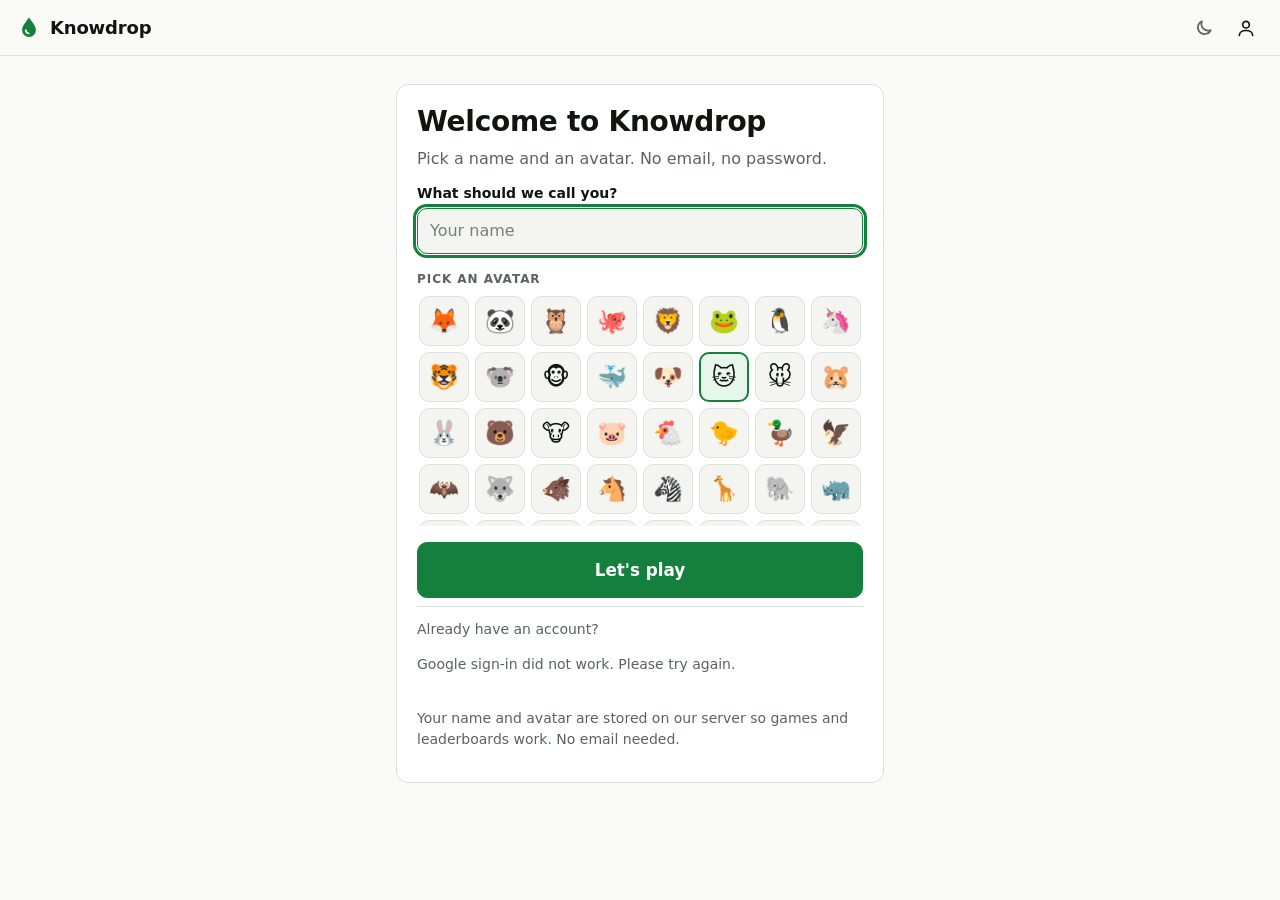
==== game/index.html @ 82e6eb15 "Web app /game: 2026-11-21 23:59" ====
<!doctype html>
<html lang="en">
  <head>
    <meta charset="UTF-8" />
    <meta name="viewport" content="width=device-width, initial-scale=1, viewport-fit=cover" />
    <meta name="color-scheme" content="dark light" />
    <meta name="description" content="Knowdrop: fresh trivia, live battles with friends, and your own quiz nights." />
    <title>Knowdrop</title>
    <link rel="icon" type="image/svg+xml" href="/game/favicon.svg" />
    <script>
      // Apply the saved theme before the first paint (no flash).
      (function () {
        try {
          var s = JSON.parse(localStorage.getItem('kd.settings') || '{}');
          var t = s.theme === 'light' || s.theme === 'dark' ? s.theme : '';
          if (t) document.documentElement.setAttribute('data-theme', t);
        } catch (e) {}
      })();
    </script>
    <script type="module" crossorigin src="/game/assets/index-Bd8R_x9M.js"></script>
    <link rel="stylesheet" crossorigin href="/game/assets/index-1bjDKfo5.css">
  </head>
  <body>
    <div id="root"></div>
  </body>
</html>
---- game/assets/index-1bjDKfo5.css ----
:root{color-scheme:dark;--bg: #0c0f0d;--surface: #121613;--surface-2: #171c18;--surface-3: #1d231f;--surface-4: #242b26;--text: #eceFEC;--text-2: #9ba59e;--outline: #5f6a63;--hairline: #262d28;--primary: #22c55e;--on-primary: #052e16;--primary-container: #10261a;--on-primary-container: #bbf7d0;--correct: #22c55e;--on-correct: #052e16;--correct-container: #10261a;--wrong: #f87171;--on-wrong: #2b0505;--wrong-container: #2a1313;--gold: #facc15;--flame: #f97316;--coin: #60a5fa;--timer-safe: #eceFEC;--timer-warn: #fbbf24;--timer-danger: #f87171;--focus: #86efac;--backdrop: rgba(0, 0, 0, .6);--init-bg-l: 24%;--init-fg-l: 82%;--r-card: 12px;--r-btn: 10px;--r-chip: 8px;--font: system-ui, -apple-system, "Segoe UI", Roboto, "Helvetica Neue", Arial, "Noto Sans", sans-serif, "Apple Color Emoji", "Segoe UI Emoji", "Noto Color Emoji";--mono: ui-monospace, SFMono-Regular, Menlo, Consolas, "Liberation Mono", monospace}@media (prefers-color-scheme: light){:root:not([data-theme]){color-scheme:light;--bg: #fafaf7;--surface: #ffffff;--surface-2: #f4f5f1;--surface-3: #eef0eb;--surface-4: #e7eae4;--text: #111512;--text-2: #5a635d;--outline: #8a938c;--hairline: #dde1db;--primary: #15803d;--on-primary: #ffffff;--primary-container: #e6f6eb;--on-primary-container: #14532d;--correct: #15803d;--on-correct: #ffffff;--correct-container: #e6f6eb;--wrong: #dc2626;--on-wrong: #ffffff;--wrong-container: #fdecec;--gold: #b45309;--flame: #ea580c;--coin: #2563eb;--timer-safe: #111512;--timer-warn: #b45309;--timer-danger: #dc2626;--focus: #15803d;--backdrop: rgba(17, 21, 18, .45);--init-bg-l: 88%;--init-fg-l: 26%}}:root[data-theme=light]{color-scheme:light;--bg: #fafaf7;--surface: #ffffff;--surface-2: #f4f5f1;--surface-3: #eef0eb;--surface-4: #e7eae4;--text: #111512;--text-2: #5a635d;--outline: #8a938c;--hairline: #dde1db;--primary: #15803d;--on-primary: #ffffff;--primary-container: #e6f6eb;--on-primary-container: #14532d;--correct: #15803d;--on-correct: #ffffff;--correct-container: #e6f6eb;--wrong: #dc2626;--on-wrong: #ffffff;--wrong-container: #fdecec;--gold: #b45309;--flame: #ea580c;--coin: #2563eb;--timer-safe: #111512;--timer-warn: #b45309;--timer-danger: #dc2626;--focus: #15803d;--backdrop: rgba(17, 21, 18, .45);--init-bg-l: 88%;--init-fg-l: 26%}:root[data-theme=dark]{color-scheme:dark}*,*:before,*:after{box-sizing:border-box}html{-webkit-text-size-adjust:100%;text-size-adjust:100%}body{margin:0;background:var(--bg);color:var(--text);font-family:var(--font);font-size:16px;line-height:1.5;font-weight:400;-webkit-font-smoothing:antialiased;min-height:100vh;min-height:100dvh}h1,h2,h3{margin:0 0 .5rem;font-weight:600;line-height:1.2;letter-spacing:-.01em}h1{font-size:1.75rem}h2{font-size:1.25rem}h3{font-size:1.05rem}p{margin:0 0 .75rem}a{color:var(--primary);text-decoration-thickness:1px;text-underline-offset:3px}strong{font-weight:600}img{max-width:100%}button,input,select,textarea{font:inherit;color:inherit}ol,ul{margin:0;padding:0;list-style:none}fieldset{margin:0;padding:0;border:0;min-width:0}legend{padding:0}:focus-visible{outline:3px solid var(--focus);outline-offset:2px;border-radius:6px}.muted{color:var(--text-2)}.small{font-size:.875rem}.center{text-align:center}.mono{font-family:var(--mono);letter-spacing:.04em}.label{font-size:.75rem;font-weight:600;letter-spacing:.08em;text-transform:uppercase;color:var(--text-2);margin:1rem 0 .4rem}.empty{padding:1.25rem 0;text-align:center}.skip-link{position:absolute;left:8px;top:-60px;background:var(--surface);border:1px solid var(--outline);border-radius:var(--r-btn);padding:8px 12px;z-index:100}.skip-link:focus{top:8px}.header{position:sticky;top:0;z-index:20;display:flex;align-items:center;justify-content:space-between;gap:12px;height:56px;padding:0 max(16px,env(safe-area-inset-left));background:color-mix(in srgb,var(--bg) 92%,transparent);backdrop-filter:blur(8px);border-bottom:1px solid var(--hairline)}.brand{display:inline-flex;align-items:center;gap:8px;color:var(--text);font-weight:600;font-size:1.125rem;text-decoration:none;letter-spacing:-.01em}.header-actions{display:flex;align-items:center;gap:4px}.header-profile{display:inline-flex;align-items:center;gap:8px;height:44px;padding:0 8px;border-radius:var(--r-btn);color:var(--text);text-decoration:none}.header-profile:hover{background:var(--surface-3)}.header-name{max-width:120px;overflow:hidden;text-overflow:ellipsis;white-space:nowrap;font-size:.9rem}@media (max-width: 420px){.header-name{display:none}}.main{outline:none}.main-full{min-height:100vh}.page{max-width:760px;margin:0 auto;padding:20px 16px 64px}.page-wide{max-width:1080px}.page-narrow{max-width:520px}.page-title{margin-bottom:1rem}.back-link{display:inline-flex;align-items:center;gap:4px;margin:0 0 12px -4px;padding:6px 8px;border-radius:var(--r-btn);color:var(--text-2);text-decoration:none;font-size:.9rem}.back-link:hover{background:var(--surface-3);color:var(--text)}.section-head{display:flex;align-items:center;justify-content:space-between;gap:12px;margin-bottom:4px}.section-head h2,.section-head h3{margin:0}.summary-row{display:flex;align-items:center;justify-content:space-between;gap:12px}.summary-text{margin:0;font-weight:600}.card{background:var(--surface);border:1px solid var(--hairline);border-radius:var(--r-card);padding:20px;margin-bottom:16px}.card>h1:first-child,.card>h2:first-child{margin-top:0}.guest{margin-top:8px}.picture-card{position:relative;display:block;width:100%;aspect-ratio:16 / 10;padding:0;overflow:hidden;border:1px solid var(--hairline);border-radius:var(--r-card);background:var(--surface-3);color:#fff;text-align:left;text-decoration:none;cursor:pointer;isolation:isolate}.picture-card-tall{aspect-ratio:16 / 9}.picture-card-img{position:absolute;inset:0;width:100%;height:100%;object-fit:cover;transition:transform .4s ease}.picture-card:hover .picture-card-img{transform:scale(1.03)}.picture-card-scrim{position:absolute;inset:0;background:linear-gradient(to top,#000000c7,#00000059 45%,#0000 75%)}.picture-card-text{position:absolute;left:0;right:0;bottom:0;display:flex;flex-direction:column;gap:2px;padding:16px}.picture-card-title{font-size:1.25rem;font-weight:600;letter-spacing:-.01em}.picture-card-body{font-size:.9rem;opacity:.92;max-width:34ch}.notice{display:flex;align-items:center;justify-content:space-between;gap:12px;padding:12px 14px;margin:0 0 12px;border:1px solid var(--hairline);border-radius:var(--r-btn);background:var(--surface-2)}.notice-error{border-color:var(--wrong);background:var(--wrong-container)}.notice-warn{border-color:var(--timer-warn)}.spinner-wrap{display:flex;align-items:center;justify-content:center;gap:12px;padding:32px 0}.spinner{width:22px;height:22px;border:3px solid var(--hairline);border-top-color:var(--primary);border-radius:50%;animation:spin .8s linear infinite}.spinner-sm{width:14px;height:14px;border-width:2px}@keyframes spin{to{transform:rotate(360deg)}}.badge{display:inline-block;margin-left:6px;padding:1px 8px;border:1px solid var(--hairline);border-radius:var(--r-chip);font-size:.72rem;font-weight:600;letter-spacing:.02em;color:var(--text-2);vertical-align:middle;white-space:nowrap}.badge-host{color:var(--primary);border-color:var(--primary)}.badge-team{color:var(--coin);border-color:var(--coin)}.badge-gold{color:var(--gold);border-color:var(--gold)}.avatar{display:inline-flex;align-items:center;justify-content:center;flex:none;border-radius:50%;background:var(--surface-3);border:1px solid var(--hairline);line-height:1}.avatar-initials{background:hsl(var(--hue) 38% var(--init-bg-l));color:hsl(var(--hue) 60% var(--init-fg-l));border-color:transparent;font-weight:600;letter-spacing:.02em}.avatar-grid{display:grid;grid-template-columns:repeat(auto-fill,minmax(46px,1fr));gap:6px;margin-bottom:16px;max-height:232px;overflow-y:auto;padding:2px}.avatar-choice{aspect-ratio:1;font-size:1.5rem;line-height:1;background:var(--surface-2);border:1px solid var(--hairline);border-radius:var(--r-btn);cursor:pointer}.avatar-choice:hover{border-color:var(--outline)}.avatar-choice-on{border:2px solid var(--primary);background:var(--primary-container)}.toasts{position:fixed;left:50%;bottom:max(16px,env(safe-area-inset-bottom));transform:translate(-50%);z-index:90;display:flex;flex-direction:column;gap:8px;width:min(92vw,440px);pointer-events:none}.toast{pointer-events:auto;display:flex;align-items:center;justify-content:space-between;gap:12px;padding:12px 14px;background:var(--surface-4);border:1px solid var(--outline);border-radius:var(--r-btn);animation:toast-in .22s ease both}.toast-error{border-color:var(--wrong)}.toast-success{border-color:var(--primary)}.toast-close{background:none;border:0;font-size:1.25rem;line-height:1;color:var(--text-2);cursor:pointer;padding:0 4px}@keyframes toast-in{0%{opacity:0;transform:translateY(8px)}}.consent{position:fixed;left:50%;bottom:12px;transform:translate(-50%);width:min(94vw,640px);z-index:80;background:var(--surface);border:1px solid var(--outline);border-radius:var(--r-card);padding:14px 16px;display:flex;align-items:center;gap:16px}.consent p{margin:0;font-size:.9rem}.consent-actions{display:flex;gap:8px;flex:none}@media (max-width: 560px){.consent{flex-direction:column;align-items:stretch}.consent-actions .btn{flex:1}}.ad-slot{margin:24px 0 0;min-height:90px;text-align:center}.ad-label{display:block;font-size:.7rem;letter-spacing:.08em;text-transform:uppercase;color:var(--text-2);margin-bottom:4px}@media (prefers-reduced-motion: reduce){*,*:before,*:after{animation-duration:.01ms!important;animation-iteration-count:1!important;transition-duration:.01ms!important;scroll-behavior:auto!important}}.btn{display:inline-flex;align-items:center;justify-content:center;gap:8px;min-height:44px;padding:0 18px;border:1px solid var(--hairline);border-radius:var(--r-btn);background:var(--surface);color:var(--text);font-weight:600;font-size:.95rem;line-height:1.2;text-decoration:none;cursor:pointer;transition:background .12s ease,border-color .12s ease}.btn:hover:not(:disabled){background:var(--surface-3);border-color:var(--outline)}.btn:disabled{opacity:.5;cursor:not-allowed}.btn-primary{background:var(--primary);border-color:var(--primary);color:var(--on-primary)}.btn-primary:hover:not(:disabled){background:var(--primary);border-color:var(--primary);filter:brightness(1.08)}.btn-ghost{background:transparent;border-color:transparent;color:var(--text-2)}.btn-ghost:hover:not(:disabled){background:var(--surface-3);border-color:transparent;color:var(--text)}.btn-danger{color:var(--wrong);border-color:var(--wrong);background:transparent}.btn-danger:hover:not(:disabled){background:var(--wrong-container);border-color:var(--wrong)}.btn-sm{min-height:36px;padding:0 12px;font-size:.875rem}.btn-lg{min-height:56px;font-size:1.05rem;padding:0 24px}.btn-block{display:flex;width:100%;margin-top:12px}.icon-btn{display:inline-flex;align-items:center;justify-content:center;width:40px;height:40px;padding:0;border:0;border-radius:var(--r-btn);background:transparent;color:var(--text-2);font-size:1.4rem;line-height:1;cursor:pointer}.icon-btn:hover:not(:disabled){background:var(--surface-3);color:var(--text)}.icon-btn:disabled{opacity:.35;cursor:not-allowed}.link-btn{background:none;border:0;padding:0;color:var(--primary);text-decoration:underline;cursor:pointer}.field{display:block;margin-bottom:14px}.field-head{display:flex;justify-content:space-between;align-items:baseline;margin-bottom:4px}.field-head label,span.field-head{font-size:.875rem;font-weight:600}.field-counter{font-size:.75rem;color:var(--text-2)}.field-msg{margin:4px 0 0;font-size:.8125rem;color:var(--text-2)}.field-msg-error{color:var(--wrong)}.input{display:block;width:100%;min-height:46px;padding:10px 12px;border:1px solid var(--outline);border-radius:var(--r-btn);background:var(--surface-2);color:var(--text)}.input::placeholder{color:var(--text-2);opacity:.8}.input:hover{border-color:var(--text-2)}.input:focus-visible{outline:3px solid var(--focus);outline-offset:1px;border-color:var(--primary)}.field-error .input{border-color:var(--wrong)}.textarea{resize:vertical;line-height:1.4;min-height:80px}.input-code{text-transform:uppercase;letter-spacing:.35em;font-size:1.75rem;font-weight:600;text-align:center;font-family:var(--mono)}select.input{appearance:auto}.check-inline{display:inline-flex;align-items:center;gap:8px;font-size:.875rem}.check-inline input{width:18px;height:18px;accent-color:var(--primary)}.segmented{display:flex;flex-wrap:wrap;gap:8px}.segmented-stacked{flex-direction:column}.segment{display:flex;flex-direction:column;align-items:flex-start;justify-content:center;gap:2px;flex:1 1 auto;min-height:44px;padding:8px 14px;border:1px solid var(--hairline);border-radius:var(--r-btn);background:var(--surface);text-align:left;cursor:pointer}.segment:hover:not(:disabled){border-color:var(--outline)}.segment-on,.segment-on:hover:not(:disabled){border:2px solid var(--primary);padding:7px 13px;background:var(--primary-container)}.segment-label{font-weight:600;display:inline-flex;align-items:center;gap:6px}.segment-desc{font-size:.8125rem;color:var(--text-2)}.seg-row{display:flex;gap:8px;margin-bottom:16px}.seg-row .segment{flex-direction:row;align-items:center;justify-content:center;flex:1}.chip-row{display:flex;flex-wrap:wrap;gap:8px}.chip{min-height:36px;padding:0 12px;border:1px solid var(--hairline);border-radius:var(--r-chip);background:var(--surface);cursor:pointer;font-size:.9rem}.chip:hover:not(:disabled){border-color:var(--outline)}.chip-on{border-color:var(--primary);background:var(--primary-container);color:var(--on-primary-container);font-weight:600}.switch-row{display:flex;align-items:center;justify-content:space-between;gap:16px;padding:10px 0;border-top:1px solid var(--hairline)}.switch-text{display:flex;flex-direction:column}.switch-text label{font-weight:600}.switch{position:relative;flex:none;width:48px;height:28px;border:1px solid var(--outline);border-radius:14px;background:var(--surface-3);cursor:pointer;padding:0}.switch-knob{position:absolute;top:3px;left:3px;width:20px;height:20px;border-radius:50%;background:var(--text-2);transition:transform .16s ease,background .16s ease}.switch-on{background:var(--primary);border-color:var(--primary)}.switch-on .switch-knob{transform:translate(20px);background:var(--on-primary)}.radio{width:20px;height:20px;flex:none;accent-color:var(--primary);cursor:pointer}.modal-backdrop{position:fixed;inset:0;z-index:60;display:flex;align-items:center;justify-content:center;padding:16px;background:var(--backdrop)}.modal{display:flex;flex-direction:column;width:min(100%,480px);max-height:min(90vh,900px);background:var(--surface);border:1px solid var(--outline);border-radius:var(--r-card);outline:none}.modal-wide{width:min(100%,760px)}.modal-head{display:flex;align-items:center;justify-content:space-between;padding:14px 16px 6px 20px}.modal-head h2{margin:0}.modal-body{padding:8px 20px 16px;overflow-y:auto}.modal-foot{display:flex;justify-content:flex-end;gap:8px;padding:12px 20px;border-top:1px solid var(--hairline)}@media (max-width: 560px){.modal-backdrop{align-items:flex-end;padding:0}.modal{width:100%;max-height:92vh;border-radius:var(--r-card) var(--r-card) 0 0}}.cred-row{margin-bottom:12px}.cred-value{display:flex;align-items:center;gap:8px}.cred-code{flex:1;min-width:0;padding:10px 12px;background:var(--surface-2);border:1px solid var(--hairline);border-radius:var(--r-btn);overflow-wrap:anywhere;font-size:1rem}.home-head{margin-bottom:20px}.home-head h1{font-size:2rem;margin-bottom:4px}.home-grid{display:grid;grid-template-columns:repeat(2,1fr);gap:16px}@media (max-width: 640px){.home-grid{grid-template-columns:1fr}.picture-card{aspect-ratio:16 / 9}}.home-links{margin-top:28px;text-align:center}.google-button{min-height:44px;margin:8px 0 12px}.guest-google{margin-top:8px;padding-top:12px;border-top:1px solid var(--hairline)}.open-games{margin-top:28px}.open-list{display:flex;flex-direction:column;gap:0}.open-row{display:flex;align-items:center;justify-content:space-between;gap:12px;padding:14px 16px;margin-bottom:8px}.host-layout{display:grid;grid-template-columns:minmax(0,1fr);gap:16px}.host-side{position:sticky;bottom:0;padding:12px 0 8px;background:linear-gradient(to top,var(--bg) 70%,transparent);z-index:5}.host-side .btn-block{margin-top:0}.pin-row{display:flex;align-items:flex-end;gap:12px;margin-top:12px}.pin-row .field{flex:1;margin-bottom:0}.pin-row .btn{margin-bottom:2px}.topic-grid{display:grid;grid-template-columns:repeat(auto-fill,minmax(104px,1fr));gap:10px}.topic{position:relative;display:flex;flex-direction:column;align-items:stretch;padding:0;overflow:hidden;border:1px solid var(--hairline);border-radius:var(--r-card);background:var(--surface-2);cursor:pointer;text-align:center}.topic:hover{border-color:var(--outline)}.topic img{width:100%;aspect-ratio:4 / 3;object-fit:cover;display:block;background:var(--surface-3)}.topic-emoji{display:flex;align-items:center;justify-content:center;aspect-ratio:4 / 3;font-size:2rem;background:var(--surface-3)}.topic-label{padding:6px 6px 8px;font-size:.8125rem;font-weight:600;line-height:1.2}.topic-on{border:2px solid var(--primary)}.topic-on .topic-label{background:var(--primary-container);color:var(--on-primary-container);padding:5px 5px 7px}.subs-list{margin-top:8px}.profile-head{display:flex;align-items:center;gap:16px;margin-bottom:16px}.profile-name{font-size:1.25rem}.stats{display:grid;grid-template-columns:repeat(auto-fill,minmax(130px,1fr));gap:12px;margin:0}.stats div{padding:12px;border:1px solid var(--hairline);border-radius:var(--r-btn)}.stats dt{font-size:.75rem;color:var(--text-2)}.stats dd{margin:2px 0 0;font-size:1.4rem;font-weight:600;font-variant-numeric:tabular-nums}.admin-bar{display:flex;justify-content:flex-end;gap:8px;margin-bottom:12px}.admin-cols{display:grid;grid-template-columns:minmax(0,1fr);gap:20px}@media (min-width: 900px){.admin-cols{grid-template-columns:minmax(0,1fr) 340px;align-items:start}}.set-list{display:flex;flex-direction:column}.admin-cols h2{margin-top:24px}.set-card{display:flex;flex-wrap:wrap;align-items:center;justify-content:space-between;gap:12px;padding:16px;margin-bottom:10px}.set-main{flex:1 1 260px;min-width:0}.set-title{font-weight:600;font-size:1.1rem;color:var(--text);text-decoration:none}.set-title:hover{text-decoration:underline}.set-desc{margin:2px 0}.set-actions{display:flex;flex-wrap:wrap;gap:6px}.admin-set-head{display:flex;flex-wrap:wrap;align-items:flex-start;justify-content:space-between;gap:12px;margin-bottom:12px}.admin-set-head .page-title{margin-bottom:0}.admin-set-actions{display:flex;gap:8px;flex-wrap:wrap}.room-bar{display:flex;align-items:center;justify-content:space-between;gap:8px;margin-bottom:12px}.lobby-top{display:grid;grid-template-columns:1fr auto;gap:16px;align-items:stretch}.code-card{text-align:center;margin-bottom:16px}.code-card .label{margin-top:0}.code-big{font-family:var(--mono);font-size:clamp(2.75rem,12vw,4.25rem);font-weight:600;letter-spacing:.22em;padding-left:.22em;line-height:1.1;margin:4px 0}.pin-badge{display:inline-block;margin:0 0 8px;padding:2px 12px;border:1px solid var(--coin);border-radius:var(--r-chip);color:var(--coin);font-weight:600}.code-actions{display:flex;justify-content:center;flex-wrap:wrap;gap:8px}.qr-card{display:flex;align-items:center;justify-content:center;padding:12px;background:#fff;border-color:var(--hairline)}.qr{display:block;border-radius:6px}@media (max-width: 560px){.lobby-top{grid-template-columns:1fr}.qr-card{justify-self:center}}.player-list{display:flex;flex-direction:column}.player-row{display:flex;align-items:center;gap:12px;min-height:52px;border-top:1px solid var(--hairline)}.player-row:first-child{border-top:0}.player-row-offline{opacity:.55}.player-name{flex:1;min-width:0;font-weight:600;overflow-wrap:anywhere}.ready-mark{display:inline-flex;align-items:center;gap:4px;color:var(--primary);font-size:.875rem;font-weight:600}.lobby-actions{margin:4px 0 0}.lobby-actions .btn-block{margin-top:0}.countdown{text-align:center;padding:72px 0}.countdown-number{font-size:clamp(6rem,30vw,12rem);font-weight:600;line-height:1;font-variant-numeric:tabular-nums;animation:pop 1s ease both}@keyframes pop{0%{transform:scale(1.25);opacity:0}25%{transform:scale(1);opacity:1}to{opacity:.85}}.play{max-width:720px;margin:0 auto}.play-head{display:flex;align-items:center;justify-content:space-between;gap:8px;margin-bottom:10px;min-height:40px}.play-round{display:flex;align-items:center;flex-wrap:wrap;gap:4px}.timer{height:6px;margin-bottom:18px;border-radius:3px;background:var(--surface-3);overflow:hidden}.timer-fill{height:100%;width:100%;transform-origin:left center;transition:transform .11s linear,background-color .3s ease}.timer-safe{background:var(--timer-safe)}.timer-warn{background:var(--timer-warn)}.timer-danger{background:var(--timer-danger)}.timer-paused{opacity:.4}.qv-picture{margin:0 0 16px;display:flex;justify-content:center;background:var(--surface-3);border:1px solid var(--hairline);border-radius:var(--r-card);overflow:hidden}.qv-picture img{display:block;width:100%;max-height:300px;object-fit:contain;transition:filter .2s linear}.qv-text{margin:0 0 18px;font-size:1.4rem;line-height:1.3;font-weight:600;letter-spacing:-.2px;overflow-wrap:anywhere}.qv-answers{display:grid;grid-template-columns:1fr;gap:10px}.answer{position:relative;display:flex;align-items:center;gap:14px;width:100%;min-height:60px;padding:10px 14px;border:1.5px solid var(--hairline);border-radius:var(--r-btn);background:var(--surface);text-align:left;font-size:1.0625rem;font-weight:500;cursor:pointer;transition:border-color .12s ease,background .12s ease,opacity .2s ease}.answer:disabled{cursor:default}.answer:hover:not(:disabled){border-color:var(--outline);background:var(--surface-2)}.answer:active:not(:disabled){background:var(--surface-3)}.answer-letter{display:inline-flex;align-items:center;justify-content:center;flex:none;width:32px;height:32px;border:1.5px solid var(--outline);border-radius:var(--r-chip);font-weight:600;font-size:.9rem;color:var(--text-2)}.answer-text{flex:1;min-width:0;overflow-wrap:anywhere}.answer-mark{flex:none}.answer-picked{border-color:var(--primary);background:var(--primary-container)}.answer-picked .answer-letter{border-color:var(--primary);color:var(--primary)}.answer-correct{border:2px solid var(--correct);background:var(--correct-container)}.answer-correct .answer-letter{background:var(--correct);border-color:var(--correct);color:var(--on-correct)}.answer-correct .answer-mark{color:var(--correct)}.answer-wrong{border:2px solid var(--wrong);background:var(--wrong-container)}.answer-wrong .answer-letter{background:var(--wrong);border-color:var(--wrong);color:var(--on-wrong)}.answer-wrong .answer-mark{color:var(--wrong)}.answer-dim{opacity:.5}.answer-idle:disabled,.answer-picked:disabled{opacity:1}.play-status{min-height:56px;margin:14px 0 6px}.result-line{padding:12px 14px;border:1px solid var(--hairline);border-left-width:4px;border-radius:var(--r-btn);background:var(--surface)}.result-right{border-left-color:var(--correct)}.result-wrong{border-left-color:var(--wrong)}.result-points{color:var(--correct);font-variant-numeric:tabular-nums}.fun-fact{margin:6px 0 0;font-size:.9375rem;color:var(--text-2)}.fun-fact .label{display:inline;margin:0 6px 0 0}.board{position:relative;margin:8px 0 12px;border:1px solid var(--hairline);border-radius:var(--r-card);background:var(--surface);overflow:hidden}.board-row{position:relative;display:flex;align-items:center;gap:10px;min-height:52px;padding:8px 14px;background:var(--surface);border-top:1px solid var(--hairline)}.board-row:first-child{border-top:0}.board-row-me{background:var(--primary-container)}.board-row-out{opacity:.55}.board-row-offline .board-name{opacity:.6}.board-rank{width:20px;text-align:center;color:var(--text-2);font-weight:600;font-variant-numeric:tabular-nums}.board-name{flex:1;min-width:0;font-weight:600;overflow:hidden;text-overflow:ellipsis;white-space:nowrap}.board-mark{display:inline-flex;color:var(--primary)}.board-mark .crown-mark{color:var(--gold)}.board-gain{color:var(--correct);font-weight:600;font-size:.875rem;font-variant-numeric:tabular-nums;animation:gain .7s ease both}@keyframes gain{0%{opacity:0;transform:translateY(6px)}}.board-score{min-width:64px;text-align:right;font-weight:600;font-size:1.1rem;font-variant-numeric:tabular-nums}.reaction-bar{display:flex;flex-wrap:wrap;justify-content:center;gap:6px;margin:6px 0}.reaction-btn{width:44px;height:44px;font-size:1.4rem;line-height:1;border:1px solid var(--hairline);border-radius:var(--r-btn);background:var(--surface);cursor:pointer}.reaction-btn:hover{background:var(--surface-3);border-color:var(--outline)}.reaction-btn:active{transform:scale(.92)}.reaction-float{position:fixed;left:0;right:0;bottom:0;height:60vh;pointer-events:none;z-index:30;overflow:hidden}.reaction-bubble{position:absolute;bottom:0;display:inline-flex;flex-direction:column;align-items:center;animation:float-up 3.1s ease-out both}.reaction-emoji{font-size:2.4rem;line-height:1}.reaction-name{margin-top:2px;padding:0 8px;font-size:.75rem;font-weight:600;background:var(--surface-4);border:1px solid var(--hairline);border-radius:var(--r-chip);max-width:120px;overflow:hidden;text-overflow:ellipsis;white-space:nowrap}@keyframes float-up{0%{transform:translateY(0) scale(.7);opacity:0}12%{opacity:1;transform:translateY(-30px) scale(1)}to{transform:translateY(-48vh) scale(1);opacity:0}}.pause-panel{display:flex;flex-direction:column;align-items:center;text-align:center;gap:4px;padding:48px 16px;margin-bottom:16px;border:1px solid var(--hairline);border-radius:var(--r-card);background:var(--surface)}.pause-panel h2{margin-bottom:4px}.pause-panel .btn{margin-top:12px}.pause-count{font-size:2.5rem}.pause-panel-large{border:0;background:transparent}.pause-panel-large h2{font-size:clamp(2rem,5vw,4rem)}.pause-panel-large p{font-size:clamp(1.1rem,2vw,1.75rem)}.podium-title{text-align:center;font-size:clamp(1.6rem,5vw,2.2rem);margin-bottom:18px}.podium-list{display:flex;flex-direction:column;gap:10px}.podium-row{display:flex;align-items:center;gap:12px;padding:12px 16px;border:1px solid var(--hairline);border-radius:var(--r-card);background:var(--surface);animation:rise .7s cubic-bezier(.2,.8,.2,1) both}.podium-row-first{border:2px solid var(--gold);background:var(--surface-2)}.podium-row-me{background:var(--primary-container)}.podium-medal{width:32px;text-align:center;font-size:1.6rem;font-weight:600;line-height:1}.podium-name{flex:1;min-width:0;display:flex;flex-direction:column;font-weight:600;font-size:1.05rem;overflow-wrap:anywhere}.podium-who{display:flex;align-items:center;flex-wrap:wrap;gap:4px 6px}.podium-who .badge{margin-left:0}.podium-meta{display:inline-flex;align-items:center;gap:4px;font-size:.8125rem;font-weight:400;color:var(--text-2)}.podium-score{font-size:1.5rem;font-weight:600;font-variant-numeric:tabular-nums}.podium-teams{margin-top:24px}@keyframes rise{0%{opacity:0;transform:translateY(28px)}}.podium-actions{margin-top:20px}.podium-actions .btn-block{margin-top:0;margin-bottom:10px}.solo-result{max-width:520px;margin:0 auto;text-align:center}.solo-score{font-size:4rem;font-weight:600;line-height:1.1;font-variant-numeric:tabular-nums}.solo-result .btn-block{margin-bottom:8px}.editor-bar{display:flex;flex-wrap:wrap;align-items:center;justify-content:space-between;gap:10px;padding:10px 14px;margin-bottom:12px;border:1px solid var(--hairline);border-radius:var(--r-card);background:var(--surface);position:sticky;top:60px;z-index:10}.editor-bar-actions{display:flex;flex-wrap:wrap;gap:6px}.status{display:inline-flex;align-items:center;gap:8px;font-size:.9rem;font-weight:600;color:var(--text-2)}.status-saved{color:var(--primary)}.status-error,.status-invalid{color:var(--wrong)}.meta-details{margin-bottom:12px;border:1px solid var(--hairline);border-radius:var(--r-card);background:var(--surface);padding:0 14px}.meta-details summary{min-height:44px;display:flex;align-items:center;cursor:pointer;font-weight:600}.meta-grid{padding-bottom:8px}.editor-cols{display:grid;grid-template-columns:minmax(0,1fr);gap:16px;align-items:start}@media (min-width: 960px){.editor-cols{grid-template-columns:minmax(300px,380px) minmax(0,1fr)}.qlist{position:sticky;top:130px}.qrows{max-height:calc(100vh - 330px);overflow-y:auto}}.qlist{padding:12px;border:1px solid var(--hairline);border-radius:var(--r-card);background:var(--surface)}.qlist-drop{border-color:var(--primary);background:var(--primary-container)}.qlist-tools{display:flex;flex-direction:column;gap:8px;margin-bottom:10px}.qlist-buttons{display:flex;flex-wrap:wrap;gap:6px}.search{position:relative;display:flex;align-items:center}.search svg{position:absolute;left:12px;color:var(--text-2);pointer-events:none}.search .input{padding-left:36px}.qlist-hint{margin:10px 0 0}.qrows{display:flex;flex-direction:column;gap:4px}.qrow{display:flex;align-items:center;border:1px solid var(--hairline);border-radius:var(--r-btn);background:var(--surface)}.qrow-on{border:2px solid var(--primary);background:var(--primary-container)}.qrow-over{border-top:3px solid var(--primary)}.qrow-handle{display:flex;padding-left:6px;color:var(--text-2);cursor:grab}.qrow-main{flex:1;min-width:0;display:flex;align-items:center;gap:8px;min-height:44px;padding:4px 6px;border:0;background:none;text-align:left;cursor:pointer}.qrow-num{flex:none;min-width:24px;color:var(--text-2);font-size:.8125rem;font-variant-numeric:tabular-nums}.qrow-thumb{flex:none;width:36px;height:28px;object-fit:cover;border-radius:4px;border:1px solid var(--hairline)}.qrow-title{flex:1;min-width:0;overflow:hidden;text-overflow:ellipsis;white-space:nowrap;font-size:.9375rem}.qrow-meta{flex:none;padding:0 6px;border:1px solid var(--hairline);border-radius:6px;color:var(--text-2);font-size:.75rem}.qrow-alert{flex:none;color:var(--wrong)}.qrow-actions{display:flex;flex:none}.qrow-actions .icon-btn{width:32px;height:36px}@media (max-width: 520px){.qrow-actions .icon-btn:nth-child(-n+2){display:none}}.editor-panel{padding:20px;border:1px solid var(--hairline);border-radius:var(--r-card);background:var(--surface);min-height:200px}.picture-field{margin-bottom:14px}.dropzone{display:flex;flex-direction:column;align-items:center;gap:6px;padding:22px 14px;border:2px dashed var(--outline);border-radius:var(--r-card);background:var(--surface-2);color:var(--text-2);text-align:center}.dropzone p{margin:0}.dropzone-on{border-color:var(--primary);background:var(--primary-container)}.picture-preview{display:flex;flex-direction:column;align-items:flex-start;gap:8px}.picture-preview img{max-height:220px;border-radius:var(--r-card);border:1px solid var(--hairline);background:var(--surface-3)}.picture-actions{display:flex;gap:6px}.answers-fieldset{margin-bottom:14px}.answer-edit{display:flex;flex-wrap:wrap;align-items:center;gap:10px;margin-bottom:8px}.answer-edit .input{flex:1;min-width:120px}.answer-edit-error .input{border-color:var(--wrong)}.answer-edit-msg{flex-basis:100%;margin:-2px 0 0 62px}.answers-foot{display:flex;align-items:center;flex-wrap:wrap;gap:12px}.preview{margin-top:8px;padding-top:12px;border-top:1px solid var(--hairline)}.preview-frame{padding:16px;border:1px dashed var(--outline);border-radius:var(--r-card);background:var(--bg);max-width:520px}.preview-frame .qv-text{font-size:1.15rem}.preview-frame .answer{min-height:48px}.import-text{font-family:var(--mono);font-size:.85rem;min-height:160px}.import-row{display:flex;align-items:center;flex-wrap:wrap;gap:16px;margin:10px 0}.skipped{margin-top:12px;padding:10px 12px;border:1px solid var(--hairline);border-radius:var(--r-btn);background:var(--surface-2);max-height:200px;overflow-y:auto;font-size:.875rem}.skipped h3{font-size:.9rem}.skipped ul{list-style:disc;padding-left:18px}.screen{position:fixed;inset:0;z-index:40;display:flex;flex-direction:column;background:var(--bg);color:var(--text);overflow:hidden}.screen-banner{padding:8px 16px;text-align:center;background:var(--timer-warn);color:#1a1100;font-weight:600}.screen-stage{flex:1;min-height:0;display:flex;flex-direction:column;justify-content:center;padding:clamp(16px,3vw,56px);overflow-y:auto}.screen-controls{display:flex;flex-wrap:wrap;justify-content:center;gap:8px;padding:10px 16px calc(10px + env(safe-area-inset-bottom));border-top:1px solid var(--hairline);background:var(--bg);opacity:.55;transition:opacity .2s ease}.screen-controls:hover,.screen-controls:focus-within{opacity:1}.screen-lobby{display:grid;grid-template-columns:minmax(0,1.3fr) auto minmax(0,1fr);gap:clamp(20px,4vw,64px);align-items:center;width:100%;max-width:1800px;margin:0 auto}.screen-kicker{margin:0;font-size:clamp(1.2rem,2.4vw,2.4rem);font-weight:600;color:var(--text-2)}.screen-label{margin:4px 0 12px;font-size:clamp(1rem,1.8vw,1.8rem);color:var(--text-2)}.screen-label strong{color:var(--text)}.screen-code{display:flex;gap:clamp(6px,1vw,16px)}.screen-code span{display:inline-flex;align-items:center;justify-content:center;min-width:1.05ch;padding:.05em .18em;font-family:var(--mono);font-size:clamp(3.5rem,11vw,11rem);font-weight:600;line-height:1.1;border:2px solid var(--hairline);border-radius:var(--r-card);background:var(--surface);animation:rise .6s cubic-bezier(.2,.8,.2,1) both}.screen-code span:nth-child(2){animation-delay:80ms}.screen-code span:nth-child(3){animation-delay:.16s}.screen-code span:nth-child(4){animation-delay:.24s}.screen-pin{margin:12px 0 0;font-size:clamp(1.4rem,3vw,3rem);font-weight:600;color:var(--coin)}.screen-sub{margin:14px 0 0;font-size:clamp(1rem,1.8vw,1.8rem);color:var(--text-2)}.screen-qr{text-align:center;background:#fff;border-radius:var(--r-card);padding:16px 16px 8px;color:#0b0f0d}.screen-qr svg{width:clamp(180px,22vw,380px);height:auto}.screen-qr p{margin:4px 0 8px;font-weight:600;font-size:clamp(1rem,1.6vw,1.5rem)}.screen-players h2{font-size:clamp(1.2rem,2.2vw,2.2rem);color:var(--text-2);margin-bottom:12px}.screen-players ul{display:flex;flex-wrap:wrap;gap:10px}.screen-players li{display:inline-flex;align-items:center;gap:10px;padding:8px 18px 8px 8px;border:1px solid var(--hairline);border-radius:999px;background:var(--surface);font-size:clamp(1.1rem,2vw,2rem);font-weight:600;animation:pop-in .5s cubic-bezier(.2,.8,.2,1) both}.screen-players li.offline{opacity:.5}@keyframes pop-in{0%{opacity:0;transform:scale(.85)}}@media (max-width: 1000px){.screen-lobby{grid-template-columns:1fr;justify-items:center;text-align:center}.screen-code,.screen-players ul{justify-content:center}}.screen-countdown{text-align:center}.screen-countdown p{font-size:clamp(1.5rem,4vw,4rem);color:var(--text-2)}.screen-countdown div{font-size:clamp(10rem,40vw,36rem);font-weight:600;line-height:1;font-variant-numeric:tabular-nums;animation:pop 1s ease both}.screen-question{width:100%;max-width:1800px;margin:0 auto}.screen-qhead{display:flex;align-items:center;justify-content:space-between;gap:16px;margin-bottom:clamp(8px,1.5vw,24px);font-size:clamp(1.1rem,2vw,2rem)}.screen-qhead .badge{font-size:clamp(.8rem,1.2vw,1.2rem);padding:2px 12px}.screen-answered{color:var(--text-2);font-weight:600}.screen-qbody{display:grid;grid-template-columns:minmax(0,1fr);gap:clamp(16px,2.5vw,40px);align-items:start}.screen-question-result .screen-qbody{grid-template-columns:minmax(0,1.5fr) minmax(300px,1fr)}@media (max-width: 1000px){.screen-question-result .screen-qbody{grid-template-columns:minmax(0,1fr)}}.ring{position:relative;flex:none}.ring-track{fill:none;stroke:var(--surface-3);stroke-width:9}.ring-fill{fill:none;stroke-width:9;stroke-linecap:round;transition:stroke-dashoffset .11s linear}.timer-stroke-safe{stroke:var(--timer-safe)}.timer-stroke-warn{stroke:var(--timer-warn)}.timer-stroke-danger{stroke:var(--timer-danger)}.ring-number{position:absolute;inset:0;display:flex;align-items:center;justify-content:center;font-size:2.2rem;font-weight:600;font-variant-numeric:tabular-nums}.qv-large .qv-picture img{max-height:min(38vh,520px)}.qv-large .qv-text{font-size:clamp(1.6rem,3.4vw,3.6rem);line-height:1.2;margin-bottom:clamp(14px,2vw,32px)}.qv-large .qv-answers-grid,.qv-large .qv-answers{grid-template-columns:repeat(2,minmax(0,1fr));gap:clamp(10px,1.5vw,24px)}.qv-large .qv-answers-2{grid-template-columns:1fr 1fr}.qv-large .answer{min-height:clamp(64px,9vh,130px);padding:12px clamp(14px,2vw,32px);font-size:clamp(1.1rem,2.2vw,2.4rem);gap:clamp(12px,1.6vw,28px);border-width:2px}.qv-large .answer-letter{width:clamp(36px,3.6vw,64px);height:clamp(36px,3.6vw,64px);font-size:clamp(1rem,1.8vw,2rem);border-radius:10px}.qv-large .answer:disabled{opacity:1}.qv-large .answer-dim{opacity:.4}.screen-counter{display:flex;align-items:center;gap:16px;margin-top:clamp(14px,2vw,28px);font-size:clamp(1rem,1.8vw,1.8rem);font-weight:600;color:var(--text-2)}.screen-counter-bar{flex:1;height:10px;border-radius:5px;background:var(--surface-3);overflow:hidden}.screen-counter-bar div{height:100%;background:var(--primary);transition:width .4s ease}.screen-fact{margin-top:18px;font-size:clamp(1rem,1.8vw,1.8rem);color:var(--text-2)}.screen-board .board{margin:0}.board-large .board-row{min-height:clamp(56px,8vh,96px);padding:8px 18px;gap:14px}.board-large .board-name{font-size:clamp(1.1rem,2vw,2.1rem)}.board-large .board-score{font-size:clamp(1.2rem,2.2vw,2.4rem);min-width:100px}.board-large .board-rank{font-size:clamp(1rem,1.8vw,2rem);width:36px}.board-large .board-gain{font-size:clamp(.9rem,1.4vw,1.5rem)}.podium-large{width:100%;max-width:1200px;margin:0 auto}.podium-large .podium-title{font-size:clamp(2.2rem,6vw,6rem);margin-bottom:clamp(16px,3vw,48px)}.podium-large .podium-row{padding:clamp(10px,1.6vw,24px) clamp(16px,2vw,32px);gap:clamp(12px,2vw,32px)}.podium-large .podium-medal{font-size:clamp(2rem,4vw,4.5rem);width:clamp(48px,5vw,90px)}.podium-large .podium-name{font-size:clamp(1.3rem,2.8vw,3rem)}.podium-large .podium-meta{font-size:clamp(.9rem,1.4vw,1.5rem)}.podium-large .podium-score{font-size:clamp(1.6rem,3.4vw,4rem)}.podium-large .podium-row-first{border-width:3px}
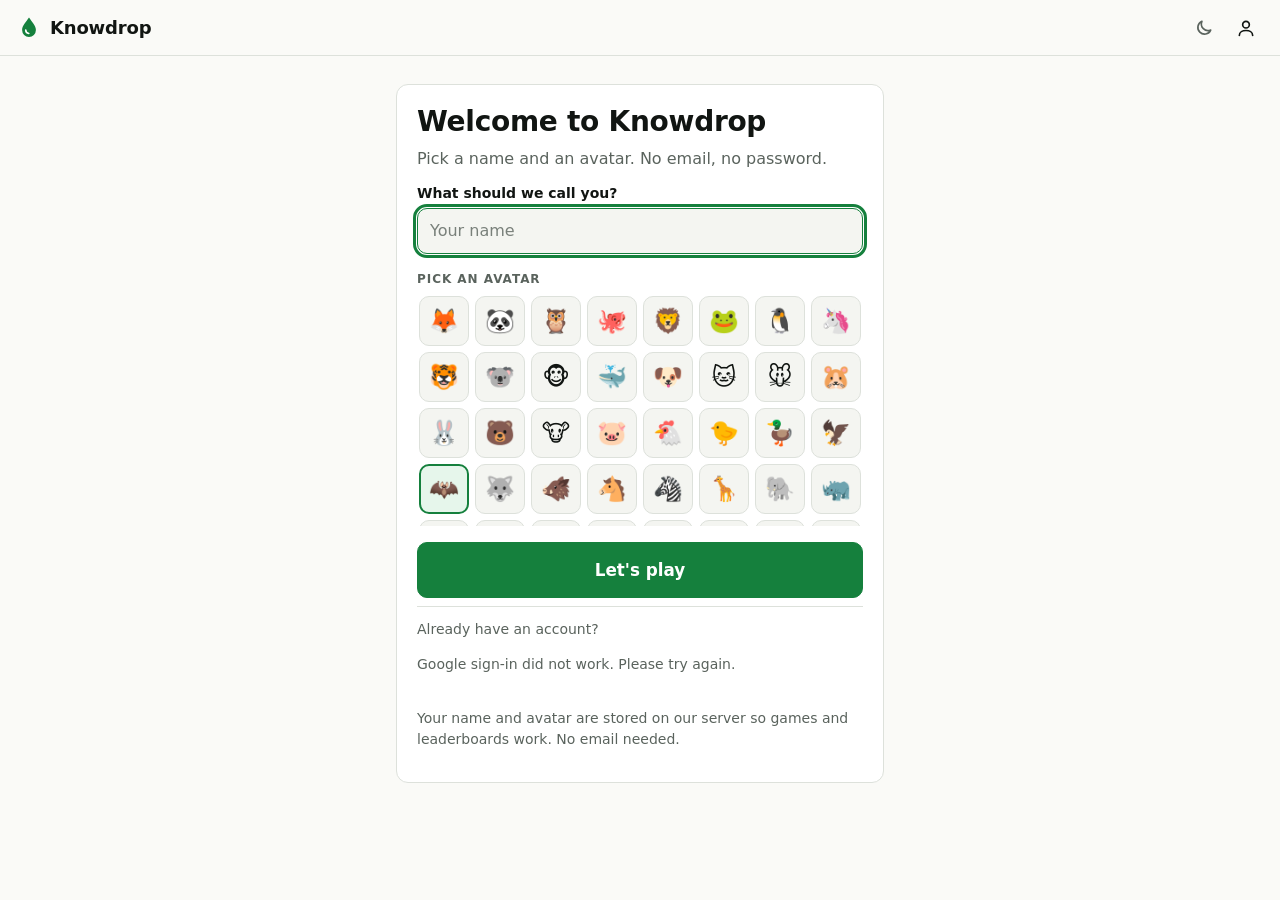
==== commit c88cafd9: "Web app /game: 2026-11-22 00:14" ====
--- a/game/index.html
+++ b/game/index.html
@@ -17,8 +17,8 @@
         } catch (e) {}
       })();
     </script>
-    <script type="module" crossorigin src="/game/assets/index-Bd8R_x9M.js"></script>
-    <link rel="stylesheet" crossorigin href="/game/assets/index-1bjDKfo5.css">
+    <script type="module" crossorigin src="/game/assets/index-Csh6TflZ.js"></script>
+    <link rel="stylesheet" crossorigin href="/game/assets/index-DOdnH4Bq.css">
   </head>
   <body>
     <div id="root"></div>
--- a/game/assets/index-DOdnH4Bq.css
+++ b/game/assets/index-DOdnH4Bq.css
@@ -0,0 +1 @@
+:root{color-scheme:dark;--bg: #0c0f0d;--surface: #121613;--surface-2: #171c18;--surface-3: #1d231f;--surface-4: #242b26;--text: #eceFEC;--text-2: #9ba59e;--outline: #5f6a63;--hairline: #262d28;--primary: #22c55e;--on-primary: #052e16;--primary-container: #10261a;--on-primary-container: #bbf7d0;--correct: #22c55e;--on-correct: #052e16;--correct-container: #10261a;--wrong: #f87171;--on-wrong: #2b0505;--wrong-container: #2a1313;--gold: #facc15;--flame: #f97316;--coin: #60a5fa;--timer-safe: #eceFEC;--timer-warn: #fbbf24;--timer-danger: #f87171;--focus: #86efac;--backdrop: rgba(0, 0, 0, .6);--init-bg-l: 24%;--init-fg-l: 82%;--r-card: 12px;--r-btn: 10px;--r-chip: 8px;--font: system-ui, -apple-system, "Segoe UI", Roboto, "Helvetica Neue", Arial, "Noto Sans", sans-serif, "Apple Color Emoji", "Segoe UI Emoji", "Noto Color Emoji";--mono: ui-monospace, SFMono-Regular, Menlo, Consolas, "Liberation Mono", monospace}@media (prefers-color-scheme: light){:root:not([data-theme]){color-scheme:light;--bg: #fafaf7;--surface: #ffffff;--surface-2: #f4f5f1;--surface-3: #eef0eb;--surface-4: #e7eae4;--text: #111512;--text-2: #5a635d;--outline: #8a938c;--hairline: #dde1db;--primary: #15803d;--on-primary: #ffffff;--primary-container: #e6f6eb;--on-primary-container: #14532d;--correct: #15803d;--on-correct: #ffffff;--correct-container: #e6f6eb;--wrong: #dc2626;--on-wrong: #ffffff;--wrong-container: #fdecec;--gold: #b45309;--flame: #ea580c;--coin: #2563eb;--timer-safe: #111512;--timer-warn: #b45309;--timer-danger: #dc2626;--focus: #15803d;--backdrop: rgba(17, 21, 18, .45);--init-bg-l: 88%;--init-fg-l: 26%}}:root[data-theme=light]{color-scheme:light;--bg: #fafaf7;--surface: #ffffff;--surface-2: #f4f5f1;--surface-3: #eef0eb;--surface-4: #e7eae4;--text: #111512;--text-2: #5a635d;--outline: #8a938c;--hairline: #dde1db;--primary: #15803d;--on-primary: #ffffff;--primary-container: #e6f6eb;--on-primary-container: #14532d;--correct: #15803d;--on-correct: #ffffff;--correct-container: #e6f6eb;--wrong: #dc2626;--on-wrong: #ffffff;--wrong-container: #fdecec;--gold: #b45309;--flame: #ea580c;--coin: #2563eb;--timer-safe: #111512;--timer-warn: #b45309;--timer-danger: #dc2626;--focus: #15803d;--backdrop: rgba(17, 21, 18, .45);--init-bg-l: 88%;--init-fg-l: 26%}:root[data-theme=dark]{color-scheme:dark}*,*:before,*:after{box-sizing:border-box}html{-webkit-text-size-adjust:100%;text-size-adjust:100%}body{margin:0;background:var(--bg);color:var(--text);font-family:var(--font);font-size:16px;line-height:1.5;font-weight:400;-webkit-font-smoothing:antialiased;min-height:100vh;min-height:100dvh}h1,h2,h3{margin:0 0 .5rem;font-weight:600;line-height:1.2;letter-spacing:-.01em}h1{font-size:1.75rem}h2{font-size:1.25rem}h3{font-size:1.05rem}p{margin:0 0 .75rem}a{color:var(--primary);text-decoration-thickness:1px;text-underline-offset:3px}strong{font-weight:600}img{max-width:100%}button,input,select,textarea{font:inherit;color:inherit}ol,ul{margin:0;padding:0;list-style:none}fieldset{margin:0;padding:0;border:0;min-width:0}legend{padding:0}:focus-visible{outline:3px solid var(--focus);outline-offset:2px;border-radius:6px}.muted{color:var(--text-2)}.small{font-size:.875rem}.center{text-align:center}.mono{font-family:var(--mono);letter-spacing:.04em}.label{font-size:.75rem;font-weight:600;letter-spacing:.08em;text-transform:uppercase;color:var(--text-2);margin:1rem 0 .4rem}.empty{padding:1.25rem 0;text-align:center}.skip-link{position:absolute;left:8px;top:-60px;background:var(--surface);border:1px solid var(--outline);border-radius:var(--r-btn);padding:8px 12px;z-index:100}.skip-link:focus{top:8px}.header{position:sticky;top:0;z-index:20;display:flex;align-items:center;justify-content:space-between;gap:12px;height:56px;padding:0 max(16px,env(safe-area-inset-left));background:color-mix(in srgb,var(--bg) 92%,transparent);backdrop-filter:blur(8px);border-bottom:1px solid var(--hairline)}.brand{display:inline-flex;align-items:center;gap:8px;color:var(--text);font-weight:600;font-size:1.125rem;text-decoration:none;letter-spacing:-.01em}.header-actions{display:flex;align-items:center;gap:4px}.header-profile{display:inline-flex;align-items:center;gap:8px;height:44px;padding:0 8px;border-radius:var(--r-btn);color:var(--text);text-decoration:none}.header-profile:hover{background:var(--surface-3)}.header-name{max-width:120px;overflow:hidden;text-overflow:ellipsis;white-space:nowrap;font-size:.9rem}@media (max-width: 420px){.header-name{display:none}}.main{outline:none}.main-full{min-height:100vh}.page{max-width:760px;margin:0 auto;padding:20px 16px 64px}.page-wide{max-width:1080px}.page-narrow{max-width:520px}.page-title{margin-bottom:1rem}.back-link{display:inline-flex;align-items:center;gap:4px;margin:0 0 12px -4px;padding:6px 8px;border-radius:var(--r-btn);color:var(--text-2);text-decoration:none;font-size:.9rem}.back-link:hover{background:var(--surface-3);color:var(--text)}.section-head{display:flex;align-items:center;justify-content:space-between;gap:12px;margin-bottom:4px}.section-head h2,.section-head h3{margin:0}.summary-row{display:flex;align-items:center;justify-content:space-between;gap:12px}.summary-text{margin:0;font-weight:600}.card{background:var(--surface);border:1px solid var(--hairline);border-radius:var(--r-card);padding:20px;margin-bottom:16px}.card>h1:first-child,.card>h2:first-child{margin-top:0}.guest{margin-top:8px}.picture-card{position:relative;display:block;width:100%;aspect-ratio:16 / 10;padding:0;overflow:hidden;border:1px solid var(--hairline);border-radius:var(--r-card);background:var(--surface-3);color:#fff;text-align:left;text-decoration:none;cursor:pointer;isolation:isolate}.picture-card-tall{aspect-ratio:16 / 9}.picture-card-img{position:absolute;inset:0;width:100%;height:100%;object-fit:cover;transition:transform .4s ease}.picture-card:hover .picture-card-img{transform:scale(1.03)}.picture-card-scrim{position:absolute;inset:0;background:linear-gradient(to top,#000000c7,#00000059 45%,#0000 75%)}.picture-card-text{position:absolute;left:0;right:0;bottom:0;display:flex;flex-direction:column;gap:2px;padding:16px}.picture-card-title{font-size:1.25rem;font-weight:600;letter-spacing:-.01em}.picture-card-body{font-size:.9rem;opacity:.92;max-width:34ch}.notice{display:flex;align-items:center;justify-content:space-between;gap:12px;padding:12px 14px;margin:0 0 12px;border:1px solid var(--hairline);border-radius:var(--r-btn);background:var(--surface-2)}.notice-error{border-color:var(--wrong);background:var(--wrong-container)}.notice-warn{border-color:var(--timer-warn)}.spinner-wrap{display:flex;align-items:center;justify-content:center;gap:12px;padding:32px 0}.spinner{width:22px;height:22px;border:3px solid var(--hairline);border-top-color:var(--primary);border-radius:50%;animation:spin .8s linear infinite}.spinner-sm{width:14px;height:14px;border-width:2px}@keyframes spin{to{transform:rotate(360deg)}}.badge{display:inline-block;margin-left:6px;padding:1px 8px;border:1px solid var(--hairline);border-radius:var(--r-chip);font-size:.72rem;font-weight:600;letter-spacing:.02em;color:var(--text-2);vertical-align:middle;white-space:nowrap}.badge-host{color:var(--primary);border-color:var(--primary)}.badge-team{color:var(--coin);border-color:var(--coin)}.badge-gold{color:var(--gold);border-color:var(--gold)}.avatar{display:inline-flex;align-items:center;justify-content:center;flex:none;border-radius:50%;background:var(--surface-3);border:1px solid var(--hairline);line-height:1}.avatar-initials{background:hsl(var(--hue) 38% var(--init-bg-l));color:hsl(var(--hue) 60% var(--init-fg-l));border-color:transparent;font-weight:600;letter-spacing:.02em}.avatar-grid{display:grid;grid-template-columns:repeat(auto-fill,minmax(46px,1fr));gap:6px;margin-bottom:16px;max-height:232px;overflow-y:auto;padding:2px}.avatar-choice{aspect-ratio:1;font-size:1.5rem;line-height:1;background:var(--surface-2);border:1px solid var(--hairline);border-radius:var(--r-btn);cursor:pointer}.avatar-choice:hover{border-color:var(--outline)}.avatar-choice-on{border:2px solid var(--primary);background:var(--primary-container)}.toasts{position:fixed;left:50%;bottom:max(16px,env(safe-area-inset-bottom));transform:translate(-50%);z-index:90;display:flex;flex-direction:column;gap:8px;width:min(92vw,440px);pointer-events:none}.toast{pointer-events:auto;display:flex;align-items:center;justify-content:space-between;gap:12px;padding:12px 14px;background:var(--surface-4);border:1px solid var(--outline);border-radius:var(--r-btn);animation:toast-in .22s ease both}.toast-error{border-color:var(--wrong)}.toast-success{border-color:var(--primary)}.toast-close{background:none;border:0;font-size:1.25rem;line-height:1;color:var(--text-2);cursor:pointer;padding:0 4px}@keyframes toast-in{0%{opacity:0;transform:translateY(8px)}}.consent{position:fixed;left:50%;bottom:12px;transform:translate(-50%);width:min(94vw,640px);z-index:80;background:var(--surface);border:1px solid var(--outline);border-radius:var(--r-card);padding:14px 16px;display:flex;align-items:center;gap:16px}.consent p{margin:0;font-size:.9rem}.consent-actions{display:flex;gap:8px;flex:none}@media (max-width: 560px){.consent{flex-direction:column;align-items:stretch}.consent-actions .btn{flex:1}}.ad-slot{margin:24px 0 0;min-height:90px;text-align:center}.ad-label{display:block;font-size:.7rem;letter-spacing:.08em;text-transform:uppercase;color:var(--text-2);margin-bottom:4px}@media (prefers-reduced-motion: reduce){*,*:before,*:after{animation-duration:.01ms!important;animation-iteration-count:1!important;transition-duration:.01ms!important;scroll-behavior:auto!important}}.btn{display:inline-flex;align-items:center;justify-content:center;gap:8px;min-height:44px;padding:0 18px;border:1px solid var(--hairline);border-radius:var(--r-btn);background:var(--surface);color:var(--text);font-weight:600;font-size:.95rem;line-height:1.2;text-decoration:none;cursor:pointer;transition:background .12s ease,border-color .12s ease}.btn:hover:not(:disabled){background:var(--surface-3);border-color:var(--outline)}.btn:disabled{opacity:.5;cursor:not-allowed}.btn-primary{background:var(--primary);border-color:var(--primary);color:var(--on-primary)}.btn-primary:hover:not(:disabled){background:var(--primary);border-color:var(--primary);filter:brightness(1.08)}.btn-ghost{background:transparent;border-color:transparent;color:var(--text-2)}.btn-ghost:hover:not(:disabled){background:var(--surface-3);border-color:transparent;color:var(--text)}.btn-danger{color:var(--wrong);border-color:var(--wrong);background:transparent}.btn-danger:hover:not(:disabled){background:var(--wrong-container);border-color:var(--wrong)}.btn-sm{min-height:36px;padding:0 12px;font-size:.875rem}.btn-lg{min-height:56px;font-size:1.05rem;padding:0 24px}.btn-block{display:flex;width:100%;margin-top:12px}.icon-btn{display:inline-flex;align-items:center;justify-content:center;width:40px;height:40px;padding:0;border:0;border-radius:var(--r-btn);background:transparent;color:var(--text-2);font-size:1.4rem;line-height:1;cursor:pointer}.icon-btn:hover:not(:disabled){background:var(--surface-3);color:var(--text)}.icon-btn:disabled{opacity:.35;cursor:not-allowed}.link-btn{background:none;border:0;padding:0;color:var(--primary);text-decoration:underline;cursor:pointer}.field{display:block;margin-bottom:14px}.field-head{display:flex;justify-content:space-between;align-items:baseline;margin-bottom:4px}.field-head label,span.field-head{font-size:.875rem;font-weight:600}.field-counter{font-size:.75rem;color:var(--text-2)}.field-msg{margin:4px 0 0;font-size:.8125rem;color:var(--text-2)}.field-msg-error{color:var(--wrong)}.input{display:block;width:100%;min-height:46px;padding:10px 12px;border:1px solid var(--outline);border-radius:var(--r-btn);background:var(--surface-2);color:var(--text)}.input::placeholder{color:var(--text-2);opacity:.8}.input:hover{border-color:var(--text-2)}.input:focus-visible{outline:3px solid var(--focus);outline-offset:1px;border-color:var(--primary)}.field-error .input{border-color:var(--wrong)}.textarea{resize:vertical;line-height:1.4;min-height:80px}.input-code{text-transform:uppercase;letter-spacing:.35em;font-size:1.75rem;font-weight:600;text-align:center;font-family:var(--mono)}select.input{appearance:auto}.check-inline{display:inline-flex;align-items:center;gap:8px;font-size:.875rem}.check-inline input{width:18px;height:18px;accent-color:var(--primary)}.segmented{display:flex;flex-wrap:wrap;gap:8px}.segmented-stacked{flex-direction:column}.segment{display:flex;flex-direction:column;align-items:flex-start;justify-content:center;gap:2px;flex:1 1 auto;min-height:44px;padding:8px 14px;border:1px solid var(--hairline);border-radius:var(--r-btn);background:var(--surface);text-align:left;cursor:pointer}.segment:hover:not(:disabled){border-color:var(--outline)}.segment-on,.segment-on:hover:not(:disabled){border:2px solid var(--primary);padding:7px 13px;background:var(--primary-container)}.segment-label{font-weight:600;display:inline-flex;align-items:center;gap:6px}.segment-desc{font-size:.8125rem;color:var(--text-2)}.seg-row{display:flex;gap:8px;margin-bottom:16px}.seg-row .segment{flex-direction:row;align-items:center;justify-content:center;flex:1}.chip-row{display:flex;flex-wrap:wrap;gap:8px}.chip{min-height:36px;padding:0 12px;border:1px solid var(--hairline);border-radius:var(--r-chip);background:var(--surface);cursor:pointer;font-size:.9rem}.chip:hover:not(:disabled){border-color:var(--outline)}.chip-on{border-color:var(--primary);background:var(--primary-container);color:var(--on-primary-container);font-weight:600}.switch-row{display:flex;align-items:center;justify-content:space-between;gap:16px;padding:10px 0;border-top:1px solid var(--hairline)}.switch-text{display:flex;flex-direction:column}.switch-text label{font-weight:600}.switch{position:relative;flex:none;width:48px;height:28px;border:1px solid var(--outline);border-radius:14px;background:var(--surface-3);cursor:pointer;padding:0}.switch-knob{position:absolute;top:3px;left:3px;width:20px;height:20px;border-radius:50%;background:var(--text-2);transition:transform .16s ease,background .16s ease}.switch-on{background:var(--primary);border-color:var(--primary)}.switch-on .switch-knob{transform:translate(20px);background:var(--on-primary)}.radio{width:20px;height:20px;flex:none;accent-color:var(--primary);cursor:pointer}.modal-backdrop{position:fixed;inset:0;z-index:60;display:flex;align-items:center;justify-content:center;padding:16px;background:var(--backdrop)}.modal{display:flex;flex-direction:column;width:min(100%,480px);max-height:min(90vh,900px);background:var(--surface);border:1px solid var(--outline);border-radius:var(--r-card);outline:none}.modal-wide{width:min(100%,760px)}.modal-head{display:flex;align-items:center;justify-content:space-between;padding:14px 16px 6px 20px}.modal-head h2{margin:0}.modal-body{padding:8px 20px 16px;overflow-y:auto}.modal-foot{display:flex;justify-content:flex-end;gap:8px;padding:12px 20px;border-top:1px solid var(--hairline)}@media (max-width: 560px){.modal-backdrop{align-items:flex-end;padding:0}.modal{width:100%;max-height:92vh;border-radius:var(--r-card) var(--r-card) 0 0}}.cred-row{margin-bottom:12px}.cred-value{display:flex;align-items:center;gap:8px}.cred-code{flex:1;min-width:0;padding:10px 12px;background:var(--surface-2);border:1px solid var(--hairline);border-radius:var(--r-btn);overflow-wrap:anywhere;font-size:1rem}.home-head{margin-bottom:20px}.home-head h1{font-size:2rem;margin-bottom:4px}.home-grid{display:grid;grid-template-columns:repeat(2,1fr);gap:16px}@media (max-width: 640px){.home-grid{grid-template-columns:1fr}.picture-card{aspect-ratio:16 / 9}}.home-links{margin-top:28px;text-align:center}.google-button{min-height:44px;margin:8px 0 12px}.guest-google{margin-top:8px;padding-top:12px;border-top:1px solid var(--hairline)}.open-games{margin-top:28px}.open-list{display:flex;flex-direction:column;gap:0}.open-row{display:flex;align-items:center;justify-content:space-between;gap:12px;padding:14px 16px;margin-bottom:8px}.host-layout{display:grid;grid-template-columns:minmax(0,1fr);gap:16px}.host-side{position:sticky;bottom:0;padding:12px 0 8px;background:linear-gradient(to top,var(--bg) 70%,transparent);z-index:5}.host-side .btn-block{margin-top:0}.pin-row{display:flex;align-items:flex-end;gap:12px;margin-top:12px}.pin-row .field{flex:1;margin-bottom:0}.pin-row .btn{margin-bottom:2px}.topic-grid{display:grid;grid-template-columns:repeat(auto-fill,minmax(104px,1fr));gap:10px}.topic{position:relative;display:flex;flex-direction:column;align-items:stretch;padding:0;overflow:hidden;border:1px solid var(--hairline);border-radius:var(--r-card);background:var(--surface-2);cursor:pointer;text-align:center}.topic:hover{border-color:var(--outline)}.topic img{width:100%;aspect-ratio:4 / 3;object-fit:cover;display:block;background:var(--surface-3)}.topic-emoji{display:flex;align-items:center;justify-content:center;aspect-ratio:4 / 3;font-size:2rem;background:var(--surface-3)}.topic-label{padding:6px 6px 8px;font-size:.8125rem;font-weight:600;line-height:1.2}.topic-on{border:2px solid var(--primary)}.topic-on .topic-label{background:var(--primary-container);color:var(--on-primary-container);padding:5px 5px 7px}.subs-list{margin-top:8px}.profile-head{display:flex;align-items:center;gap:16px;margin-bottom:16px}.profile-name{font-size:1.25rem}.stats{display:grid;grid-template-columns:repeat(auto-fill,minmax(130px,1fr));gap:12px;margin:0}.stats div{padding:12px;border:1px solid var(--hairline);border-radius:var(--r-btn)}.stats dt{font-size:.75rem;color:var(--text-2)}.stats dd{margin:2px 0 0;font-size:1.4rem;font-weight:600;font-variant-numeric:tabular-nums}.admin-bar{display:flex;justify-content:flex-end;gap:8px;margin-bottom:12px}.admin-cols{display:grid;grid-template-columns:minmax(0,1fr);gap:20px}@media (min-width: 900px){.admin-cols{grid-template-columns:minmax(0,1fr) 340px;align-items:start}}.set-list{display:flex;flex-direction:column}.admin-cols h2{margin-top:24px}.set-card{display:flex;flex-wrap:wrap;align-items:center;justify-content:space-between;gap:12px;padding:16px;margin-bottom:10px}.set-main{flex:1 1 260px;min-width:0}.set-title{font-weight:600;font-size:1.1rem;color:var(--text);text-decoration:none}.set-title:hover{text-decoration:underline}.set-desc{margin:2px 0}.set-actions{display:flex;flex-wrap:wrap;gap:6px}.admin-set-head{display:flex;flex-wrap:wrap;align-items:flex-start;justify-content:space-between;gap:12px;margin-bottom:12px}.admin-set-head .page-title{margin-bottom:0}.admin-set-actions{display:flex;gap:8px;flex-wrap:wrap}.subs{margin-top:12px}.subrows{display:grid;gap:8px;margin-top:8px}.subrows-label{margin-top:6px}.subrow{position:relative;display:flex;align-items:center;width:100%;min-height:76px;padding:12px 14px;overflow:hidden;text-align:left;color:#fff;background:#234;border:2px solid transparent;border-radius:var(--r-card);cursor:pointer}.subrow-bg{position:absolute;inset:0;width:100%;height:100%;object-fit:cover}.subrow-shade{position:absolute;inset:0;background:linear-gradient(90deg,#000000b8,#00000026)}.subrow-all .subrow-shade{background:linear-gradient(90deg,#0009,#0000001f)}.subrow-all .subrow-title{font-weight:700}.subrow-text{position:relative;flex:1;display:grid;gap:2px}.subrow-title{font-size:1rem}.subrow-count{font-size:.8rem;opacity:.85}.subrow .badge{position:relative;margin-left:8px}.subrow-check{position:relative;margin-left:10px;font-weight:700}.subrow:hover{filter:brightness(1.08)}.subrow:focus-visible{outline:3px solid #fff;outline-offset:2px}.subrow-on{border-color:#22c55e}.badge-new{background:#dc2626;color:#fff}.qv-audio{width:100%;margin:4px 0 8px}.room-bar{display:flex;align-items:center;justify-content:space-between;gap:8px;margin-bottom:12px}.lobby-top{display:grid;grid-template-columns:1fr auto;gap:16px;align-items:stretch}.code-card{text-align:center;margin-bottom:16px}.code-card .label{margin-top:0}.code-big{font-family:var(--mono);font-size:clamp(2.75rem,12vw,4.25rem);font-weight:600;letter-spacing:.22em;padding-left:.22em;line-height:1.1;margin:4px 0}.pin-badge{display:inline-block;margin:0 0 8px;padding:2px 12px;border:1px solid var(--coin);border-radius:var(--r-chip);color:var(--coin);font-weight:600}.code-actions{display:flex;justify-content:center;flex-wrap:wrap;gap:8px}.qr-card{display:flex;align-items:center;justify-content:center;padding:12px;background:#fff;border-color:var(--hairline)}.qr{display:block;border-radius:6px}@media (max-width: 560px){.lobby-top{grid-template-columns:1fr}.qr-card{justify-self:center}}.player-list{display:flex;flex-direction:column}.player-row{display:flex;align-items:center;gap:12px;min-height:52px;border-top:1px solid var(--hairline)}.player-row:first-child{border-top:0}.player-row-offline{opacity:.55}.player-name{flex:1;min-width:0;font-weight:600;overflow-wrap:anywhere}.ready-mark{display:inline-flex;align-items:center;gap:4px;color:var(--primary);font-size:.875rem;font-weight:600}.lobby-actions{margin:4px 0 0}.lobby-actions .btn-block{margin-top:0}.countdown{text-align:center;padding:72px 0}.countdown-number{font-size:clamp(6rem,30vw,12rem);font-weight:600;line-height:1;font-variant-numeric:tabular-nums;animation:pop 1s ease both}@keyframes pop{0%{transform:scale(1.25);opacity:0}25%{transform:scale(1);opacity:1}to{opacity:.85}}.play{max-width:720px;margin:0 auto}.play-head{display:flex;align-items:center;justify-content:space-between;gap:8px;margin-bottom:10px;min-height:40px}.play-round{display:flex;align-items:center;flex-wrap:wrap;gap:4px}.timer{height:6px;margin-bottom:18px;border-radius:3px;background:var(--surface-3);overflow:hidden}.timer-fill{height:100%;width:100%;transform-origin:left center;transition:transform .11s linear,background-color .3s ease}.timer-safe{background:var(--timer-safe)}.timer-warn{background:var(--timer-warn)}.timer-danger{background:var(--timer-danger)}.timer-paused{opacity:.4}.qv-picture{margin:0 0 16px;display:flex;justify-content:center;background:var(--surface-3);border:1px solid var(--hairline);border-radius:var(--r-card);overflow:hidden}.qv-picture img{display:block;width:100%;max-height:300px;object-fit:contain;transition:filter .2s linear}.qv-text{margin:0 0 18px;font-size:1.4rem;line-height:1.3;font-weight:600;letter-spacing:-.2px;overflow-wrap:anywhere}.qv-answers{display:grid;grid-template-columns:1fr;gap:10px}.answer{position:relative;display:flex;align-items:center;gap:14px;width:100%;min-height:60px;padding:10px 14px;border:1.5px solid var(--hairline);border-radius:var(--r-btn);background:var(--surface);text-align:left;font-size:1.0625rem;font-weight:500;cursor:pointer;transition:border-color .12s ease,background .12s ease,opacity .2s ease}.answer:disabled{cursor:default}.answer:hover:not(:disabled){border-color:var(--outline);background:var(--surface-2)}.answer:active:not(:disabled){background:var(--surface-3)}.answer-letter{display:inline-flex;align-items:center;justify-content:center;flex:none;width:32px;height:32px;border:1.5px solid var(--outline);border-radius:var(--r-chip);font-weight:600;font-size:.9rem;color:var(--text-2)}.answer-text{flex:1;min-width:0;overflow-wrap:anywhere}.answer-mark{flex:none}.answer-picked{border-color:var(--primary);background:var(--primary-container)}.answer-picked .answer-letter{border-color:var(--primary);color:var(--primary)}.answer-correct{border:2px solid var(--correct);background:var(--correct-container)}.answer-correct .answer-letter{background:var(--correct);border-color:var(--correct);color:var(--on-correct)}.answer-correct .answer-mark{color:var(--correct)}.answer-wrong{border:2px solid var(--wrong);background:var(--wrong-container)}.answer-wrong .answer-letter{background:var(--wrong);border-color:var(--wrong);color:var(--on-wrong)}.answer-wrong .answer-mark{color:var(--wrong)}.answer-dim{opacity:.5}.answer-idle:disabled,.answer-picked:disabled{opacity:1}.play-status{min-height:56px;margin:14px 0 6px}.result-line{padding:12px 14px;border:1px solid var(--hairline);border-left-width:4px;border-radius:var(--r-btn);background:var(--surface)}.result-right{border-left-color:var(--correct)}.result-wrong{border-left-color:var(--wrong)}.result-points{color:var(--correct);font-variant-numeric:tabular-nums}.fun-fact{margin:6px 0 0;font-size:.9375rem;color:var(--text-2)}.fun-fact .label{display:inline;margin:0 6px 0 0}.board{position:relative;margin:8px 0 12px;border:1px solid var(--hairline);border-radius:var(--r-card);background:var(--surface);overflow:hidden}.board-row{position:relative;display:flex;align-items:center;gap:10px;min-height:52px;padding:8px 14px;background:var(--surface);border-top:1px solid var(--hairline)}.board-row:first-child{border-top:0}.board-row-me{background:var(--primary-container)}.board-row-out{opacity:.55}.board-row-offline .board-name{opacity:.6}.board-rank{width:20px;text-align:center;color:var(--text-2);font-weight:600;font-variant-numeric:tabular-nums}.board-name{flex:1;min-width:0;font-weight:600;overflow:hidden;text-overflow:ellipsis;white-space:nowrap}.board-mark{display:inline-flex;color:var(--primary)}.board-mark .crown-mark{color:var(--gold)}.board-gain{color:var(--correct);font-weight:600;font-size:.875rem;font-variant-numeric:tabular-nums;animation:gain .7s ease both}@keyframes gain{0%{opacity:0;transform:translateY(6px)}}.board-score{min-width:64px;text-align:right;font-weight:600;font-size:1.1rem;font-variant-numeric:tabular-nums}.reaction-bar{display:flex;flex-wrap:wrap;justify-content:center;gap:6px;margin:6px 0}.reaction-btn{width:44px;height:44px;font-size:1.4rem;line-height:1;border:1px solid var(--hairline);border-radius:var(--r-btn);background:var(--surface);cursor:pointer}.reaction-btn:hover{background:var(--surface-3);border-color:var(--outline)}.reaction-btn:active{transform:scale(.92)}.reaction-float{position:fixed;left:0;right:0;bottom:0;height:60vh;pointer-events:none;z-index:30;overflow:hidden}.reaction-bubble{position:absolute;bottom:0;display:inline-flex;flex-direction:column;align-items:center;animation:float-up 3.1s ease-out both}.reaction-emoji{font-size:2.4rem;line-height:1}.reaction-name{margin-top:2px;padding:0 8px;font-size:.75rem;font-weight:600;background:var(--surface-4);border:1px solid var(--hairline);border-radius:var(--r-chip);max-width:120px;overflow:hidden;text-overflow:ellipsis;white-space:nowrap}@keyframes float-up{0%{transform:translateY(0) scale(.7);opacity:0}12%{opacity:1;transform:translateY(-30px) scale(1)}to{transform:translateY(-48vh) scale(1);opacity:0}}.pause-panel{display:flex;flex-direction:column;align-items:center;text-align:center;gap:4px;padding:48px 16px;margin-bottom:16px;border:1px solid var(--hairline);border-radius:var(--r-card);background:var(--surface)}.pause-panel h2{margin-bottom:4px}.pause-panel .btn{margin-top:12px}.pause-count{font-size:2.5rem}.pause-panel-large{border:0;background:transparent}.pause-panel-large h2{font-size:clamp(2rem,5vw,4rem)}.pause-panel-large p{font-size:clamp(1.1rem,2vw,1.75rem)}.podium-title{text-align:center;font-size:clamp(1.6rem,5vw,2.2rem);margin-bottom:18px}.podium-list{display:flex;flex-direction:column;gap:10px}.podium-row{display:flex;align-items:center;gap:12px;padding:12px 16px;border:1px solid var(--hairline);border-radius:var(--r-card);background:var(--surface);animation:rise .7s cubic-bezier(.2,.8,.2,1) both}.podium-row-first{border:2px solid var(--gold);background:var(--surface-2)}.podium-row-me{background:var(--primary-container)}.podium-medal{width:32px;text-align:center;font-size:1.6rem;font-weight:600;line-height:1}.podium-name{flex:1;min-width:0;display:flex;flex-direction:column;font-weight:600;font-size:1.05rem;overflow-wrap:anywhere}.podium-who{display:flex;align-items:center;flex-wrap:wrap;gap:4px 6px}.podium-who .badge{margin-left:0}.podium-meta{display:inline-flex;align-items:center;gap:4px;font-size:.8125rem;font-weight:400;color:var(--text-2)}.podium-score{font-size:1.5rem;font-weight:600;font-variant-numeric:tabular-nums}.podium-teams{margin-top:24px}@keyframes rise{0%{opacity:0;transform:translateY(28px)}}.podium-actions{margin-top:20px}.podium-actions .btn-block{margin-top:0;margin-bottom:10px}.solo-result{max-width:520px;margin:0 auto;text-align:center}.solo-score{font-size:4rem;font-weight:600;line-height:1.1;font-variant-numeric:tabular-nums}.solo-result .btn-block{margin-bottom:8px}.editor-bar{display:flex;flex-wrap:wrap;align-items:center;justify-content:space-between;gap:10px;padding:10px 14px;margin-bottom:12px;border:1px solid var(--hairline);border-radius:var(--r-card);background:var(--surface);position:sticky;top:60px;z-index:10}.editor-bar-actions{display:flex;flex-wrap:wrap;gap:6px}.status{display:inline-flex;align-items:center;gap:8px;font-size:.9rem;font-weight:600;color:var(--text-2)}.status-saved{color:var(--primary)}.status-error,.status-invalid{color:var(--wrong)}.meta-details{margin-bottom:12px;border:1px solid var(--hairline);border-radius:var(--r-card);background:var(--surface);padding:0 14px}.meta-details summary{min-height:44px;display:flex;align-items:center;cursor:pointer;font-weight:600}.meta-grid{padding-bottom:8px}.editor-cols{display:grid;grid-template-columns:minmax(0,1fr);gap:16px;align-items:start}@media (min-width: 960px){.editor-cols{grid-template-columns:minmax(300px,380px) minmax(0,1fr)}.qlist{position:sticky;top:130px}.qrows{max-height:calc(100vh - 330px);overflow-y:auto}}.qlist{padding:12px;border:1px solid var(--hairline);border-radius:var(--r-card);background:var(--surface)}.qlist-drop{border-color:var(--primary);background:var(--primary-container)}.qlist-tools{display:flex;flex-direction:column;gap:8px;margin-bottom:10px}.qlist-buttons{display:flex;flex-wrap:wrap;gap:6px}.search{position:relative;display:flex;align-items:center}.search svg{position:absolute;left:12px;color:var(--text-2);pointer-events:none}.search .input{padding-left:36px}.qlist-hint{margin:10px 0 0}.qrows{display:flex;flex-direction:column;gap:4px}.qrow{display:flex;align-items:center;border:1px solid var(--hairline);border-radius:var(--r-btn);background:var(--surface)}.qrow-on{border:2px solid var(--primary);background:var(--primary-container)}.qrow-over{border-top:3px solid var(--primary)}.qrow-handle{display:flex;padding-left:6px;color:var(--text-2);cursor:grab}.qrow-main{flex:1;min-width:0;display:flex;align-items:center;gap:8px;min-height:44px;padding:4px 6px;border:0;background:none;text-align:left;cursor:pointer}.qrow-num{flex:none;min-width:24px;color:var(--text-2);font-size:.8125rem;font-variant-numeric:tabular-nums}.qrow-thumb{flex:none;width:36px;height:28px;object-fit:cover;border-radius:4px;border:1px solid var(--hairline)}.qrow-title{flex:1;min-width:0;overflow:hidden;text-overflow:ellipsis;white-space:nowrap;font-size:.9375rem}.qrow-meta{flex:none;padding:0 6px;border:1px solid var(--hairline);border-radius:6px;color:var(--text-2);font-size:.75rem}.qrow-alert{flex:none;color:var(--wrong)}.qrow-actions{display:flex;flex:none}.qrow-actions .icon-btn{width:32px;height:36px}@media (max-width: 520px){.qrow-actions .icon-btn:nth-child(-n+2){display:none}}.editor-panel{padding:20px;border:1px solid var(--hairline);border-radius:var(--r-card);background:var(--surface);min-height:200px}.picture-field{margin-bottom:14px}.dropzone{display:flex;flex-direction:column;align-items:center;gap:6px;padding:22px 14px;border:2px dashed var(--outline);border-radius:var(--r-card);background:var(--surface-2);color:var(--text-2);text-align:center}.dropzone p{margin:0}.dropzone-on{border-color:var(--primary);background:var(--primary-container)}.picture-preview{display:flex;flex-direction:column;align-items:flex-start;gap:8px}.picture-preview img{max-height:220px;border-radius:var(--r-card);border:1px solid var(--hairline);background:var(--surface-3)}.picture-actions{display:flex;gap:6px}.answers-fieldset{margin-bottom:14px}.answer-edit{display:flex;flex-wrap:wrap;align-items:center;gap:10px;margin-bottom:8px}.answer-edit .input{flex:1;min-width:120px}.answer-edit-error .input{border-color:var(--wrong)}.answer-edit-msg{flex-basis:100%;margin:-2px 0 0 62px}.answers-foot{display:flex;align-items:center;flex-wrap:wrap;gap:12px}.preview{margin-top:8px;padding-top:12px;border-top:1px solid var(--hairline)}.preview-frame{padding:16px;border:1px dashed var(--outline);border-radius:var(--r-card);background:var(--bg);max-width:520px}.preview-frame .qv-text{font-size:1.15rem}.preview-frame .answer{min-height:48px}.import-text{font-family:var(--mono);font-size:.85rem;min-height:160px}.import-row{display:flex;align-items:center;flex-wrap:wrap;gap:16px;margin:10px 0}.skipped{margin-top:12px;padding:10px 12px;border:1px solid var(--hairline);border-radius:var(--r-btn);background:var(--surface-2);max-height:200px;overflow-y:auto;font-size:.875rem}.skipped h3{font-size:.9rem}.skipped ul{list-style:disc;padding-left:18px}.screen{position:fixed;inset:0;z-index:40;display:flex;flex-direction:column;background:var(--bg);color:var(--text);overflow:hidden}.screen-banner{padding:8px 16px;text-align:center;background:var(--timer-warn);color:#1a1100;font-weight:600}.screen-stage{flex:1;min-height:0;display:flex;flex-direction:column;justify-content:center;padding:clamp(16px,3vw,56px);overflow-y:auto}.screen-controls{display:flex;flex-wrap:wrap;justify-content:center;gap:8px;padding:10px 16px calc(10px + env(safe-area-inset-bottom));border-top:1px solid var(--hairline);background:var(--bg);opacity:.55;transition:opacity .2s ease}.screen-controls:hover,.screen-controls:focus-within{opacity:1}.screen-lobby{display:grid;grid-template-columns:minmax(0,1.3fr) auto minmax(0,1fr);gap:clamp(20px,4vw,64px);align-items:center;width:100%;max-width:1800px;margin:0 auto}.screen-kicker{margin:0;font-size:clamp(1.2rem,2.4vw,2.4rem);font-weight:600;color:var(--text-2)}.screen-label{margin:4px 0 12px;font-size:clamp(1rem,1.8vw,1.8rem);color:var(--text-2)}.screen-label strong{color:var(--text)}.screen-code{display:flex;gap:clamp(6px,1vw,16px)}.screen-code span{display:inline-flex;align-items:center;justify-content:center;min-width:1.05ch;padding:.05em .18em;font-family:var(--mono);font-size:clamp(3.5rem,11vw,11rem);font-weight:600;line-height:1.1;border:2px solid var(--hairline);border-radius:var(--r-card);background:var(--surface);animation:rise .6s cubic-bezier(.2,.8,.2,1) both}.screen-code span:nth-child(2){animation-delay:80ms}.screen-code span:nth-child(3){animation-delay:.16s}.screen-code span:nth-child(4){animation-delay:.24s}.screen-pin{margin:12px 0 0;font-size:clamp(1.4rem,3vw,3rem);font-weight:600;color:var(--coin)}.screen-sub{margin:14px 0 0;font-size:clamp(1rem,1.8vw,1.8rem);color:var(--text-2)}.screen-qr{text-align:center;background:#fff;border-radius:var(--r-card);padding:16px 16px 8px;color:#0b0f0d}.screen-qr svg{width:clamp(180px,22vw,380px);height:auto}.screen-qr p{margin:4px 0 8px;font-weight:600;font-size:clamp(1rem,1.6vw,1.5rem)}.screen-players h2{font-size:clamp(1.2rem,2.2vw,2.2rem);color:var(--text-2);margin-bottom:12px}.screen-players ul{display:flex;flex-wrap:wrap;gap:10px}.screen-players li{display:inline-flex;align-items:center;gap:10px;padding:8px 18px 8px 8px;border:1px solid var(--hairline);border-radius:999px;background:var(--surface);font-size:clamp(1.1rem,2vw,2rem);font-weight:600;animation:pop-in .5s cubic-bezier(.2,.8,.2,1) both}.screen-players li.offline{opacity:.5}@keyframes pop-in{0%{opacity:0;transform:scale(.85)}}@media (max-width: 1000px){.screen-lobby{grid-template-columns:1fr;justify-items:center;text-align:center}.screen-code,.screen-players ul{justify-content:center}}.screen-countdown{text-align:center}.screen-countdown p{font-size:clamp(1.5rem,4vw,4rem);color:var(--text-2)}.screen-countdown div{font-size:clamp(10rem,40vw,36rem);font-weight:600;line-height:1;font-variant-numeric:tabular-nums;animation:pop 1s ease both}.screen-question{width:100%;max-width:1800px;margin:0 auto}.screen-qhead{display:flex;align-items:center;justify-content:space-between;gap:16px;margin-bottom:clamp(8px,1.5vw,24px);font-size:clamp(1.1rem,2vw,2rem)}.screen-qhead .badge{font-size:clamp(.8rem,1.2vw,1.2rem);padding:2px 12px}.screen-answered{color:var(--text-2);font-weight:600}.screen-qbody{display:grid;grid-template-columns:minmax(0,1fr);gap:clamp(16px,2.5vw,40px);align-items:start}.screen-question-result .screen-qbody{grid-template-columns:minmax(0,1.5fr) minmax(300px,1fr)}@media (max-width: 1000px){.screen-question-result .screen-qbody{grid-template-columns:minmax(0,1fr)}}.ring{position:relative;flex:none}.ring-track{fill:none;stroke:var(--surface-3);stroke-width:9}.ring-fill{fill:none;stroke-width:9;stroke-linecap:round;transition:stroke-dashoffset .11s linear}.timer-stroke-safe{stroke:var(--timer-safe)}.timer-stroke-warn{stroke:var(--timer-warn)}.timer-stroke-danger{stroke:var(--timer-danger)}.ring-number{position:absolute;inset:0;display:flex;align-items:center;justify-content:center;font-size:2.2rem;font-weight:600;font-variant-numeric:tabular-nums}.qv-large .qv-picture img{max-height:min(38vh,520px)}.qv-large .qv-text{font-size:clamp(1.6rem,3.4vw,3.6rem);line-height:1.2;margin-bottom:clamp(14px,2vw,32px)}.qv-large .qv-answers-grid,.qv-large .qv-answers{grid-template-columns:repeat(2,minmax(0,1fr));gap:clamp(10px,1.5vw,24px)}.qv-large .qv-answers-2{grid-template-columns:1fr 1fr}.qv-large .answer{min-height:clamp(64px,9vh,130px);padding:12px clamp(14px,2vw,32px);font-size:clamp(1.1rem,2.2vw,2.4rem);gap:clamp(12px,1.6vw,28px);border-width:2px}.qv-large .answer-letter{width:clamp(36px,3.6vw,64px);height:clamp(36px,3.6vw,64px);font-size:clamp(1rem,1.8vw,2rem);border-radius:10px}.qv-large .answer:disabled{opacity:1}.qv-large .answer-dim{opacity:.4}.screen-counter{display:flex;align-items:center;gap:16px;margin-top:clamp(14px,2vw,28px);font-size:clamp(1rem,1.8vw,1.8rem);font-weight:600;color:var(--text-2)}.screen-counter-bar{flex:1;height:10px;border-radius:5px;background:var(--surface-3);overflow:hidden}.screen-counter-bar div{height:100%;background:var(--primary);transition:width .4s ease}.screen-fact{margin-top:18px;font-size:clamp(1rem,1.8vw,1.8rem);color:var(--text-2)}.screen-board .board{margin:0}.board-large .board-row{min-height:clamp(56px,8vh,96px);padding:8px 18px;gap:14px}.board-large .board-name{font-size:clamp(1.1rem,2vw,2.1rem)}.board-large .board-score{font-size:clamp(1.2rem,2.2vw,2.4rem);min-width:100px}.board-large .board-rank{font-size:clamp(1rem,1.8vw,2rem);width:36px}.board-large .board-gain{font-size:clamp(.9rem,1.4vw,1.5rem)}.podium-large{width:100%;max-width:1200px;margin:0 auto}.podium-large .podium-title{font-size:clamp(2.2rem,6vw,6rem);margin-bottom:clamp(16px,3vw,48px)}.podium-large .podium-row{padding:clamp(10px,1.6vw,24px) clamp(16px,2vw,32px);gap:clamp(12px,2vw,32px)}.podium-large .podium-medal{font-size:clamp(2rem,4vw,4.5rem);width:clamp(48px,5vw,90px)}.podium-large .podium-name{font-size:clamp(1.3rem,2.8vw,3rem)}.podium-large .podium-meta{font-size:clamp(.9rem,1.4vw,1.5rem)}.podium-large .podium-score{font-size:clamp(1.6rem,3.4vw,4rem)}.podium-large .podium-row-first{border-width:3px}
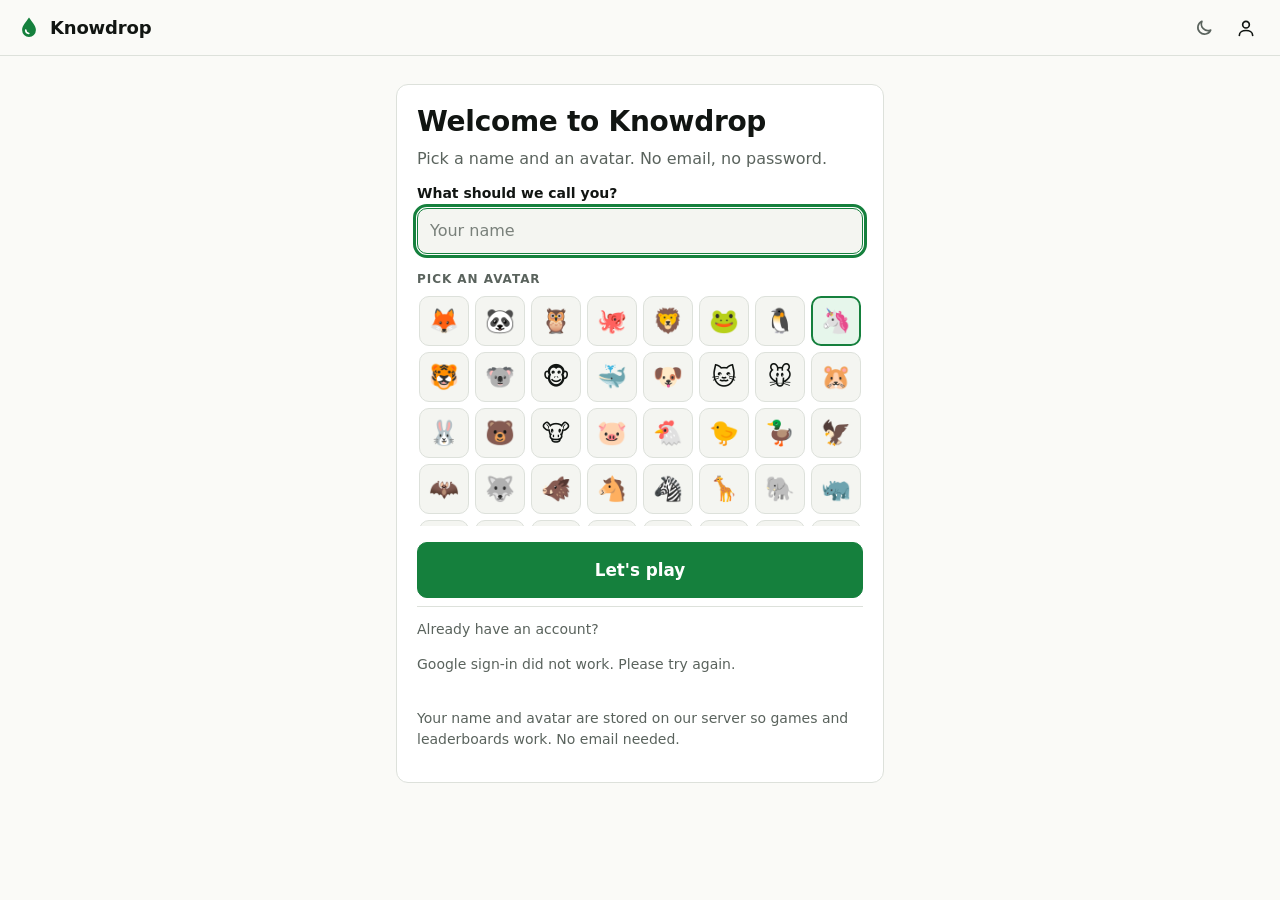
==== commit ffd001f7: "Web app /game: 2026-11-22 00:20" ====
--- a/game/index.html
+++ b/game/index.html
@@ -17,7 +17,7 @@
         } catch (e) {}
       })();
     </script>
-    <script type="module" crossorigin src="/game/assets/index-Csh6TflZ.js"></script>
+    <script type="module" crossorigin src="/game/assets/index-lOzU6WRW.js"></script>
     <link rel="stylesheet" crossorigin href="/game/assets/index-DOdnH4Bq.css">
   </head>
   <body>
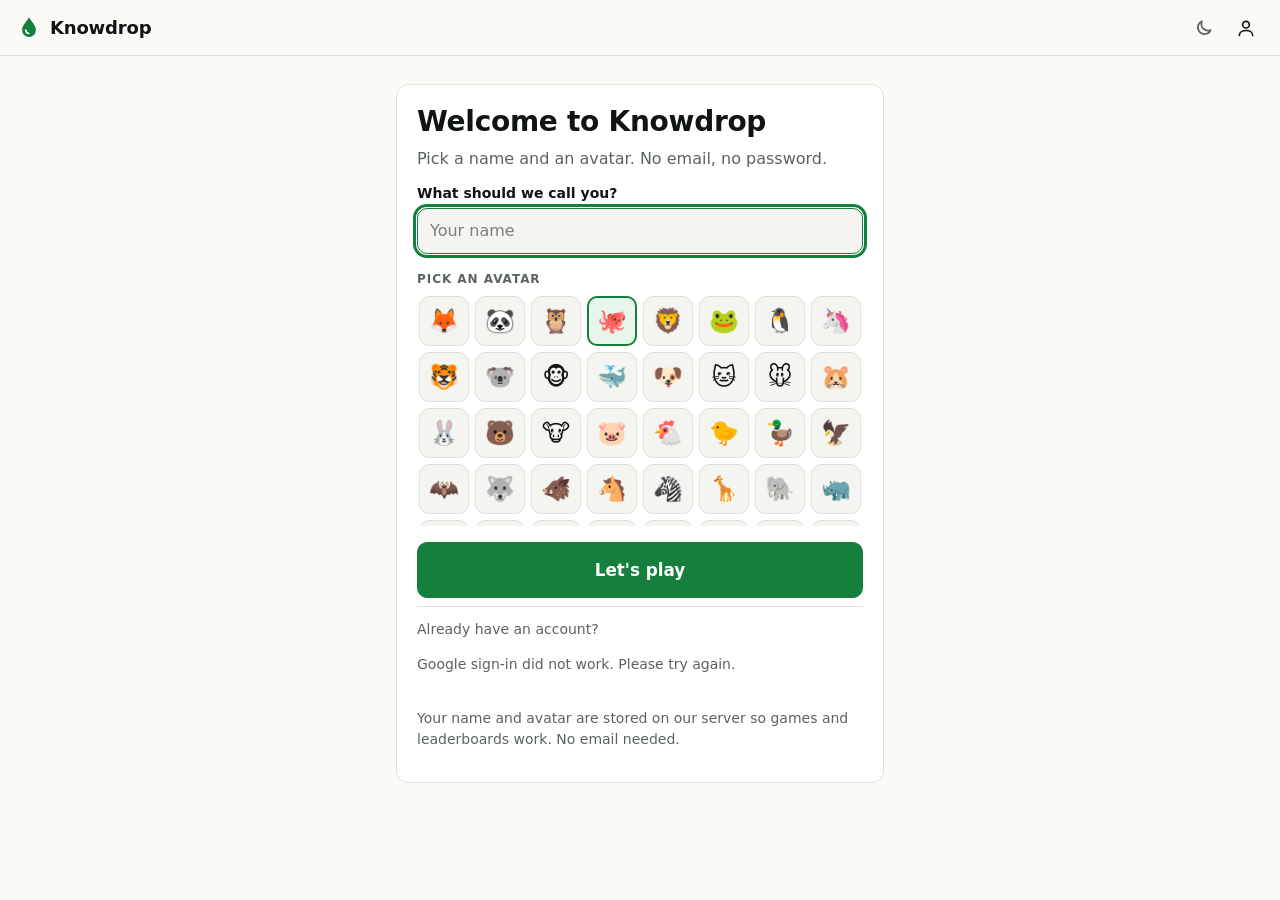
==== commit 01cfaf4b: "Web app /game: 2026-11-22 00:46" ====
--- a/game/index.html
+++ b/game/index.html
@@ -17,8 +17,8 @@
         } catch (e) {}
       })();
     </script>
-    <script type="module" crossorigin src="/game/assets/index-lOzU6WRW.js"></script>
-    <link rel="stylesheet" crossorigin href="/game/assets/index-DOdnH4Bq.css">
+    <script type="module" crossorigin src="/game/assets/index-CHYNs00k.js"></script>
+    <link rel="stylesheet" crossorigin href="/game/assets/index-BoG3RRxR.css">
   </head>
   <body>
     <div id="root"></div>
--- a/game/assets/index-BoG3RRxR.css
+++ b/game/assets/index-BoG3RRxR.css
@@ -0,0 +1 @@
+:root{color-scheme:dark;--bg: #0c0f0d;--surface: #121613;--surface-2: #171c18;--surface-3: #1d231f;--surface-4: #242b26;--text: #eceFEC;--text-2: #9ba59e;--outline: #5f6a63;--hairline: #262d28;--primary: #22c55e;--on-primary: #052e16;--primary-container: #10261a;--on-primary-container: #bbf7d0;--correct: #22c55e;--on-correct: #052e16;--correct-container: #10261a;--wrong: #f87171;--on-wrong: #2b0505;--wrong-container: #2a1313;--gold: #facc15;--flame: #f97316;--coin: #60a5fa;--timer-safe: #eceFEC;--timer-warn: #fbbf24;--timer-danger: #f87171;--focus: #86efac;--backdrop: rgba(0, 0, 0, .6);--init-bg-l: 24%;--init-fg-l: 82%;--r-card: 12px;--r-btn: 10px;--r-chip: 8px;--font: system-ui, -apple-system, "Segoe UI", Roboto, "Helvetica Neue", Arial, "Noto Sans", sans-serif, "Apple Color Emoji", "Segoe UI Emoji", "Noto Color Emoji";--mono: ui-monospace, SFMono-Regular, Menlo, Consolas, "Liberation Mono", monospace}@media (prefers-color-scheme: light){:root:not([data-theme]){color-scheme:light;--bg: #fafaf7;--surface: #ffffff;--surface-2: #f4f5f1;--surface-3: #eef0eb;--surface-4: #e7eae4;--text: #111512;--text-2: #5a635d;--outline: #8a938c;--hairline: #dde1db;--primary: #15803d;--on-primary: #ffffff;--primary-container: #e6f6eb;--on-primary-container: #14532d;--correct: #15803d;--on-correct: #ffffff;--correct-container: #e6f6eb;--wrong: #dc2626;--on-wrong: #ffffff;--wrong-container: #fdecec;--gold: #b45309;--flame: #ea580c;--coin: #2563eb;--timer-safe: #111512;--timer-warn: #b45309;--timer-danger: #dc2626;--focus: #15803d;--backdrop: rgba(17, 21, 18, .45);--init-bg-l: 88%;--init-fg-l: 26%}}:root[data-theme=light]{color-scheme:light;--bg: #fafaf7;--surface: #ffffff;--surface-2: #f4f5f1;--surface-3: #eef0eb;--surface-4: #e7eae4;--text: #111512;--text-2: #5a635d;--outline: #8a938c;--hairline: #dde1db;--primary: #15803d;--on-primary: #ffffff;--primary-container: #e6f6eb;--on-primary-container: #14532d;--correct: #15803d;--on-correct: #ffffff;--correct-container: #e6f6eb;--wrong: #dc2626;--on-wrong: #ffffff;--wrong-container: #fdecec;--gold: #b45309;--flame: #ea580c;--coin: #2563eb;--timer-safe: #111512;--timer-warn: #b45309;--timer-danger: #dc2626;--focus: #15803d;--backdrop: rgba(17, 21, 18, .45);--init-bg-l: 88%;--init-fg-l: 26%}:root[data-theme=dark]{color-scheme:dark}*,*:before,*:after{box-sizing:border-box}html{-webkit-text-size-adjust:100%;text-size-adjust:100%}body{margin:0;background:var(--bg);color:var(--text);font-family:var(--font);font-size:16px;line-height:1.5;font-weight:400;-webkit-font-smoothing:antialiased;min-height:100vh;min-height:100dvh}h1,h2,h3{margin:0 0 .5rem;font-weight:600;line-height:1.2;letter-spacing:-.01em}h1{font-size:1.75rem}h2{font-size:1.25rem}h3{font-size:1.05rem}p{margin:0 0 .75rem}a{color:var(--primary);text-decoration-thickness:1px;text-underline-offset:3px}strong{font-weight:600}img{max-width:100%}button,input,select,textarea{font:inherit;color:inherit}ol,ul{margin:0;padding:0;list-style:none}fieldset{margin:0;padding:0;border:0;min-width:0}legend{padding:0}:focus-visible{outline:3px solid var(--focus);outline-offset:2px;border-radius:6px}.muted{color:var(--text-2)}.small{font-size:.875rem}.center{text-align:center}.mono{font-family:var(--mono);letter-spacing:.04em}.label{font-size:.75rem;font-weight:600;letter-spacing:.08em;text-transform:uppercase;color:var(--text-2);margin:1rem 0 .4rem}.empty{padding:1.25rem 0;text-align:center}.skip-link{position:absolute;left:8px;top:-60px;background:var(--surface);border:1px solid var(--outline);border-radius:var(--r-btn);padding:8px 12px;z-index:100}.skip-link:focus{top:8px}.header{position:sticky;top:0;z-index:20;display:flex;align-items:center;justify-content:space-between;gap:12px;height:56px;padding:0 max(16px,env(safe-area-inset-left));background:color-mix(in srgb,var(--bg) 92%,transparent);backdrop-filter:blur(8px);border-bottom:1px solid var(--hairline)}.brand{display:inline-flex;align-items:center;gap:8px;color:var(--text);font-weight:600;font-size:1.125rem;text-decoration:none;letter-spacing:-.01em}.header-actions{display:flex;align-items:center;gap:4px}.header-profile{display:inline-flex;align-items:center;gap:8px;height:44px;padding:0 8px;border-radius:var(--r-btn);color:var(--text);text-decoration:none}.header-profile:hover{background:var(--surface-3)}.header-name{max-width:120px;overflow:hidden;text-overflow:ellipsis;white-space:nowrap;font-size:.9rem}@media (max-width: 420px){.header-name{display:none}}.main{outline:none}.main-full{min-height:100vh}.page{max-width:760px;margin:0 auto;padding:20px 16px 64px}.page-wide{max-width:1080px}.page-narrow{max-width:520px}.page-title{margin-bottom:1rem}.back-link{display:inline-flex;align-items:center;gap:4px;margin:0 0 12px -4px;padding:6px 8px;border-radius:var(--r-btn);color:var(--text-2);text-decoration:none;font-size:.9rem}.back-link:hover{background:var(--surface-3);color:var(--text)}.section-head{display:flex;align-items:center;justify-content:space-between;gap:12px;margin-bottom:4px}.section-head h2,.section-head h3{margin:0}.summary-row{display:flex;align-items:center;justify-content:space-between;gap:12px}.summary-text{margin:0;font-weight:600}.card{background:var(--surface);border:1px solid var(--hairline);border-radius:var(--r-card);padding:20px;margin-bottom:16px}.card>h1:first-child,.card>h2:first-child{margin-top:0}.guest{margin-top:8px}.picture-card{position:relative;display:block;width:100%;aspect-ratio:16 / 10;padding:0;overflow:hidden;border:1px solid var(--hairline);border-radius:var(--r-card);background:var(--surface-3);color:#fff;text-align:left;text-decoration:none;cursor:pointer;isolation:isolate}.picture-card-tall{aspect-ratio:16 / 9}.picture-card-img{position:absolute;inset:0;width:100%;height:100%;object-fit:cover;transition:transform .4s ease}.picture-card:hover .picture-card-img{transform:scale(1.03)}.picture-card-scrim{position:absolute;inset:0;background:linear-gradient(to top,#000000c7,#00000059 45%,#0000 75%)}.picture-card-text{position:absolute;left:0;right:0;bottom:0;display:flex;flex-direction:column;gap:2px;padding:16px}.picture-card-title{font-size:1.25rem;font-weight:600;letter-spacing:-.01em}.picture-card-body{font-size:.9rem;opacity:.92;max-width:34ch}.notice{display:flex;align-items:center;justify-content:space-between;gap:12px;padding:12px 14px;margin:0 0 12px;border:1px solid var(--hairline);border-radius:var(--r-btn);background:var(--surface-2)}.notice-error{border-color:var(--wrong);background:var(--wrong-container)}.notice-warn{border-color:var(--timer-warn)}.spinner-wrap{display:flex;align-items:center;justify-content:center;gap:12px;padding:32px 0}.spinner{width:22px;height:22px;border:3px solid var(--hairline);border-top-color:var(--primary);border-radius:50%;animation:spin .8s linear infinite}.spinner-sm{width:14px;height:14px;border-width:2px}@keyframes spin{to{transform:rotate(360deg)}}.badge{display:inline-block;margin-left:6px;padding:1px 8px;border:1px solid var(--hairline);border-radius:var(--r-chip);font-size:.72rem;font-weight:600;letter-spacing:.02em;color:var(--text-2);vertical-align:middle;white-space:nowrap}.badge-host{color:var(--primary);border-color:var(--primary)}.badge-team{color:var(--coin);border-color:var(--coin)}.badge-gold{color:var(--gold);border-color:var(--gold)}.avatar{display:inline-flex;align-items:center;justify-content:center;flex:none;border-radius:50%;background:var(--surface-3);border:1px solid var(--hairline);line-height:1}.avatar-initials{background:hsl(var(--hue) 38% var(--init-bg-l));color:hsl(var(--hue) 60% var(--init-fg-l));border-color:transparent;font-weight:600;letter-spacing:.02em}.avatar-grid{display:grid;grid-template-columns:repeat(auto-fill,minmax(46px,1fr));gap:6px;margin-bottom:16px;max-height:232px;overflow-y:auto;padding:2px}.avatar-choice{aspect-ratio:1;font-size:1.5rem;line-height:1;background:var(--surface-2);border:1px solid var(--hairline);border-radius:var(--r-btn);cursor:pointer}.avatar-choice:hover{border-color:var(--outline)}.avatar-choice-on{border:2px solid var(--primary);background:var(--primary-container)}.toasts{position:fixed;left:50%;bottom:max(16px,env(safe-area-inset-bottom));transform:translate(-50%);z-index:90;display:flex;flex-direction:column;gap:8px;width:min(92vw,440px);pointer-events:none}.toast{pointer-events:auto;display:flex;align-items:center;justify-content:space-between;gap:12px;padding:12px 14px;background:var(--surface-4);border:1px solid var(--outline);border-radius:var(--r-btn);animation:toast-in .22s ease both}.toast-error{border-color:var(--wrong)}.toast-success{border-color:var(--primary)}.toast-close{background:none;border:0;font-size:1.25rem;line-height:1;color:var(--text-2);cursor:pointer;padding:0 4px}@keyframes toast-in{0%{opacity:0;transform:translateY(8px)}}.consent{position:fixed;left:50%;bottom:12px;transform:translate(-50%);width:min(94vw,640px);z-index:80;background:var(--surface);border:1px solid var(--outline);border-radius:var(--r-card);padding:14px 16px;display:flex;align-items:center;gap:16px}.consent p{margin:0;font-size:.9rem}.consent-actions{display:flex;gap:8px;flex:none}@media (max-width: 560px){.consent{flex-direction:column;align-items:stretch}.consent-actions .btn{flex:1}}.ad-slot{margin:24px 0 0;min-height:90px;text-align:center}.ad-label{display:block;font-size:.7rem;letter-spacing:.08em;text-transform:uppercase;color:var(--text-2);margin-bottom:4px}@media (prefers-reduced-motion: reduce){*,*:before,*:after{animation-duration:.01ms!important;animation-iteration-count:1!important;transition-duration:.01ms!important;scroll-behavior:auto!important}}.btn{display:inline-flex;align-items:center;justify-content:center;gap:8px;min-height:44px;padding:0 18px;border:1px solid var(--hairline);border-radius:var(--r-btn);background:var(--surface);color:var(--text);font-weight:600;font-size:.95rem;line-height:1.2;text-decoration:none;cursor:pointer;transition:background .12s ease,border-color .12s ease}.btn:hover:not(:disabled){background:var(--surface-3);border-color:var(--outline)}.btn:disabled{opacity:.5;cursor:not-allowed}.btn-primary{background:var(--primary);border-color:var(--primary);color:var(--on-primary)}.btn-primary:hover:not(:disabled){background:var(--primary);border-color:var(--primary);filter:brightness(1.08)}.btn-ghost{background:transparent;border-color:transparent;color:var(--text-2)}.btn-ghost:hover:not(:disabled){background:var(--surface-3);border-color:transparent;color:var(--text)}.btn-danger{color:var(--wrong);border-color:var(--wrong);background:transparent}.btn-danger:hover:not(:disabled){background:var(--wrong-container);border-color:var(--wrong)}.btn-sm{min-height:36px;padding:0 12px;font-size:.875rem}.btn-lg{min-height:56px;font-size:1.05rem;padding:0 24px}.btn-block{display:flex;width:100%;margin-top:12px}.icon-btn{display:inline-flex;align-items:center;justify-content:center;width:40px;height:40px;padding:0;border:0;border-radius:var(--r-btn);background:transparent;color:var(--text-2);font-size:1.4rem;line-height:1;cursor:pointer}.icon-btn:hover:not(:disabled){background:var(--surface-3);color:var(--text)}.icon-btn:disabled{opacity:.35;cursor:not-allowed}.link-btn{background:none;border:0;padding:0;color:var(--primary);text-decoration:underline;cursor:pointer}.field{display:block;margin-bottom:14px}.field-head{display:flex;justify-content:space-between;align-items:baseline;margin-bottom:4px}.field-head label,span.field-head{font-size:.875rem;font-weight:600}.field-counter{font-size:.75rem;color:var(--text-2)}.field-msg{margin:4px 0 0;font-size:.8125rem;color:var(--text-2)}.field-msg-error{color:var(--wrong)}.input{display:block;width:100%;min-height:46px;padding:10px 12px;border:1px solid var(--outline);border-radius:var(--r-btn);background:var(--surface-2);color:var(--text)}.input::placeholder{color:var(--text-2);opacity:.8}.input:hover{border-color:var(--text-2)}.input:focus-visible{outline:3px solid var(--focus);outline-offset:1px;border-color:var(--primary)}.field-error .input{border-color:var(--wrong)}.textarea{resize:vertical;line-height:1.4;min-height:80px}.input-code{text-transform:uppercase;letter-spacing:.35em;font-size:1.75rem;font-weight:600;text-align:center;font-family:var(--mono)}select.input{appearance:auto}.check-inline{display:inline-flex;align-items:center;gap:8px;font-size:.875rem}.check-inline input{width:18px;height:18px;accent-color:var(--primary)}.segmented{display:flex;flex-wrap:wrap;gap:8px}.segmented-stacked{flex-direction:column}.segment{display:flex;flex-direction:column;align-items:flex-start;justify-content:center;gap:2px;flex:1 1 auto;min-height:44px;padding:8px 14px;border:1px solid var(--hairline);border-radius:var(--r-btn);background:var(--surface);text-align:left;cursor:pointer}.segment:hover:not(:disabled){border-color:var(--outline)}.segment-on,.segment-on:hover:not(:disabled){border:2px solid var(--primary);padding:7px 13px;background:var(--primary-container)}.segment-label{font-weight:600;display:inline-flex;align-items:center;gap:6px}.segment-desc{font-size:.8125rem;color:var(--text-2)}.seg-row{display:flex;gap:8px;margin-bottom:16px}.seg-row .segment{flex-direction:row;align-items:center;justify-content:center;flex:1}.chip-row{display:flex;flex-wrap:wrap;gap:8px}.chip{min-height:36px;padding:0 12px;border:1px solid var(--hairline);border-radius:var(--r-chip);background:var(--surface);cursor:pointer;font-size:.9rem}.chip:hover:not(:disabled){border-color:var(--outline)}.chip-on{border-color:var(--primary);background:var(--primary-container);color:var(--on-primary-container);font-weight:600}.switch-row{display:flex;align-items:center;justify-content:space-between;gap:16px;padding:10px 0;border-top:1px solid var(--hairline)}.switch-text{display:flex;flex-direction:column}.switch-text label{font-weight:600}.switch{position:relative;flex:none;width:48px;height:28px;border:1px solid var(--outline);border-radius:14px;background:var(--surface-3);cursor:pointer;padding:0}.switch-knob{position:absolute;top:3px;left:3px;width:20px;height:20px;border-radius:50%;background:var(--text-2);transition:transform .16s ease,background .16s ease}.switch-on{background:var(--primary);border-color:var(--primary)}.switch-on .switch-knob{transform:translate(20px);background:var(--on-primary)}.radio{width:20px;height:20px;flex:none;accent-color:var(--primary);cursor:pointer}.modal-backdrop{position:fixed;inset:0;z-index:60;display:flex;align-items:center;justify-content:center;padding:16px;background:var(--backdrop)}.modal{display:flex;flex-direction:column;width:min(100%,480px);max-height:min(90vh,900px);background:var(--surface);border:1px solid var(--outline);border-radius:var(--r-card);outline:none}.modal-wide{width:min(100%,760px)}.modal-head{display:flex;align-items:center;justify-content:space-between;padding:14px 16px 6px 20px}.modal-head h2{margin:0}.modal-body{padding:8px 20px 16px;overflow-y:auto}.modal-foot{display:flex;justify-content:flex-end;gap:8px;padding:12px 20px;border-top:1px solid var(--hairline)}@media (max-width: 560px){.modal-backdrop{align-items:flex-end;padding:0}.modal{width:100%;max-height:92vh;border-radius:var(--r-card) var(--r-card) 0 0}}.cred-row{margin-bottom:12px}.cred-value{display:flex;align-items:center;gap:8px}.cred-code{flex:1;min-width:0;padding:10px 12px;background:var(--surface-2);border:1px solid var(--hairline);border-radius:var(--r-btn);overflow-wrap:anywhere;font-size:1rem}.home-head{margin-bottom:20px}.home-head h1{font-size:2rem;margin-bottom:4px}.home-grid{display:grid;grid-template-columns:repeat(2,1fr);gap:16px}@media (max-width: 640px){.home-grid{grid-template-columns:1fr}.picture-card{aspect-ratio:16 / 9}}.home-links{margin-top:28px;text-align:center}.google-button{min-height:44px;margin:8px 0 12px}.guest-google{margin-top:8px;padding-top:12px;border-top:1px solid var(--hairline)}.open-games{margin-top:28px}.open-list{display:flex;flex-direction:column;gap:0}.open-row{display:flex;align-items:center;justify-content:space-between;gap:12px;padding:14px 16px;margin-bottom:8px}.host-layout{display:grid;grid-template-columns:minmax(0,1fr);gap:16px}.host-side{position:sticky;bottom:0;padding:12px 0 8px;background:linear-gradient(to top,var(--bg) 70%,transparent);z-index:5}.host-side .btn-block{margin-top:0}.pin-row{display:flex;align-items:flex-end;gap:12px;margin-top:12px}.pin-row .field{flex:1;margin-bottom:0}.pin-row .btn{margin-bottom:2px}.topic-grid{display:grid;grid-template-columns:repeat(auto-fill,minmax(104px,1fr));gap:10px}.topic{position:relative;display:flex;flex-direction:column;align-items:stretch;padding:0;overflow:hidden;border:1px solid var(--hairline);border-radius:var(--r-card);background:var(--surface-2);cursor:pointer;text-align:center}.topic:hover{border-color:var(--outline)}.topic img{width:100%;aspect-ratio:4 / 3;object-fit:cover;display:block;background:var(--surface-3)}.topic-emoji{display:flex;align-items:center;justify-content:center;aspect-ratio:4 / 3;font-size:2rem;background:var(--surface-3)}.topic-label{padding:6px 6px 8px;font-size:.8125rem;font-weight:600;line-height:1.2}.topic-on{border:2px solid var(--primary)}.topic-on .topic-label{background:var(--primary-container);color:var(--on-primary-container);padding:5px 5px 7px}.subs-list{margin-top:8px}.profile-head{display:flex;align-items:center;gap:16px;margin-bottom:16px}.profile-name{font-size:1.25rem}.stats{display:grid;grid-template-columns:repeat(auto-fill,minmax(130px,1fr));gap:12px;margin:0}.stats div{padding:12px;border:1px solid var(--hairline);border-radius:var(--r-btn)}.stats dt{font-size:.75rem;color:var(--text-2)}.stats dd{margin:2px 0 0;font-size:1.4rem;font-weight:600;font-variant-numeric:tabular-nums}.admin-bar{display:flex;justify-content:flex-end;gap:8px;margin-bottom:12px}.admin-cols{display:grid;grid-template-columns:minmax(0,1fr);gap:20px}@media (min-width: 900px){.admin-cols{grid-template-columns:minmax(0,1fr) 340px;align-items:start}}.set-list{display:flex;flex-direction:column}.admin-cols h2{margin-top:24px}.set-card{display:flex;flex-wrap:wrap;align-items:center;justify-content:space-between;gap:12px;padding:16px;margin-bottom:10px}.set-main{flex:1 1 260px;min-width:0}.set-title{font-weight:600;font-size:1.1rem;color:var(--text);text-decoration:none}.set-title:hover{text-decoration:underline}.set-desc{margin:2px 0}.set-actions{display:flex;flex-wrap:wrap;gap:6px}.admin-set-head{display:flex;flex-wrap:wrap;align-items:flex-start;justify-content:space-between;gap:12px;margin-bottom:12px}.admin-set-head .page-title{margin-bottom:0}.admin-set-actions{display:flex;gap:8px;flex-wrap:wrap}.subs{margin-top:12px}.subrows{display:grid;gap:8px;margin-top:8px}.subrows-label{margin-top:6px}.subrow{position:relative;display:flex;align-items:center;width:100%;min-height:76px;padding:12px 14px;overflow:hidden;text-align:left;color:#fff;background:#234;border:2px solid transparent;border-radius:var(--r-card);cursor:pointer}.subrow-bg{position:absolute;inset:0;width:100%;height:100%;object-fit:cover}.subrow-shade{position:absolute;inset:0;background:linear-gradient(90deg,#000000b8,#00000026)}.subrow-all .subrow-shade{background:linear-gradient(90deg,#0009,#0000001f)}.subrow-all .subrow-title{font-weight:700}.subrow-text{position:relative;flex:1;display:grid;gap:2px}.subrow-title{font-size:1rem}.subrow-count{font-size:.8rem;opacity:.85}.subrow .badge{position:relative;margin-left:8px}.subrow-check{position:relative;margin-left:10px;font-weight:700}.subrow:hover{filter:brightness(1.08)}.subrow:focus-visible{outline:3px solid #fff;outline-offset:2px}.subrow-on{border-color:#22c55e}.badge-new{background:#dc2626;color:#fff}.qv-audio{width:100%;margin:4px 0 8px}.room-bar{display:flex;align-items:center;justify-content:space-between;gap:8px;margin-bottom:12px}.lobby-top{display:grid;grid-template-columns:1fr auto;gap:16px;align-items:stretch}.code-card{text-align:center;margin-bottom:16px}.code-card .label{margin-top:0}.code-big{font-family:var(--mono);font-size:clamp(2.75rem,12vw,4.25rem);font-weight:600;letter-spacing:.22em;padding-left:.22em;line-height:1.1;margin:4px 0}.pin-badge{display:inline-block;margin:0 0 8px;padding:2px 12px;border:1px solid var(--coin);border-radius:var(--r-chip);color:var(--coin);font-weight:600}.code-actions{display:flex;justify-content:center;flex-wrap:wrap;gap:8px}.qr-card{display:flex;align-items:center;justify-content:center;padding:12px;background:#fff;border-color:var(--hairline)}.qr{display:block;border-radius:6px}@media (max-width: 560px){.lobby-top{grid-template-columns:1fr}.qr-card{justify-self:center}}.player-list{display:flex;flex-direction:column}.player-row{display:flex;align-items:center;gap:12px;min-height:52px;border-top:1px solid var(--hairline)}.player-row:first-child{border-top:0}.player-row-offline{opacity:.55}.player-name{flex:1;min-width:0;font-weight:600;overflow-wrap:anywhere}.ready-mark{display:inline-flex;align-items:center;gap:4px;color:var(--primary);font-size:.875rem;font-weight:600}.lobby-actions{margin:4px 0 0}.lobby-actions .btn-block{margin-top:0}.countdown{text-align:center;padding:72px 0}.countdown-number{font-size:clamp(6rem,30vw,12rem);font-weight:600;line-height:1;font-variant-numeric:tabular-nums;animation:pop 1s ease both}@keyframes pop{0%{transform:scale(1.25);opacity:0}25%{transform:scale(1);opacity:1}to{opacity:.85}}.play{max-width:720px;margin:0 auto}.play-head{display:flex;align-items:center;justify-content:space-between;gap:8px;margin-bottom:10px;min-height:40px}.play-round{display:flex;align-items:center;flex-wrap:wrap;gap:4px}.timer{height:6px;margin-bottom:18px;border-radius:3px;background:var(--surface-3);overflow:hidden}.timer-fill{height:100%;width:100%;transform-origin:left center;transition:transform .11s linear,background-color .3s ease}.timer-safe{background:var(--timer-safe)}.timer-warn{background:var(--timer-warn)}.timer-danger{background:var(--timer-danger)}.timer-paused{opacity:.4}.qv-picture{margin:0 0 16px;display:flex;justify-content:center;background:var(--surface-3);border:1px solid var(--hairline);border-radius:var(--r-card);overflow:hidden}.qv-picture img{display:block;width:100%;max-height:300px;object-fit:contain;transition:filter .2s linear}.qv-text{margin:0 0 18px;font-size:1.4rem;line-height:1.3;font-weight:600;letter-spacing:-.2px;overflow-wrap:anywhere}.qv-answers{display:grid;grid-template-columns:1fr;gap:10px}.answer{position:relative;display:flex;align-items:center;gap:14px;width:100%;min-height:60px;padding:10px 14px;border:1.5px solid var(--hairline);border-radius:var(--r-btn);background:var(--surface);text-align:left;font-size:1.0625rem;font-weight:500;cursor:pointer;transition:border-color .12s ease,background .12s ease,opacity .2s ease}.answer:disabled{cursor:default}.answer:hover:not(:disabled){border-color:var(--outline);background:var(--surface-2)}.answer:active:not(:disabled){background:var(--surface-3)}.answer-letter{display:inline-flex;align-items:center;justify-content:center;flex:none;width:32px;height:32px;border:1.5px solid var(--outline);border-radius:var(--r-chip);font-weight:600;font-size:.9rem;color:var(--text-2)}.answer-text{flex:1;min-width:0;overflow-wrap:anywhere}.answer-mark{flex:none}.answer-picked{border-color:var(--primary);background:var(--primary-container)}.answer-picked .answer-letter{border-color:var(--primary);color:var(--primary)}.answer-correct{border:2px solid var(--correct);background:var(--correct-container)}.answer-correct .answer-letter{background:var(--correct);border-color:var(--correct);color:var(--on-correct)}.answer-correct .answer-mark{color:var(--correct)}.answer-wrong{border:2px solid var(--wrong);background:var(--wrong-container)}.answer-wrong .answer-letter{background:var(--wrong);border-color:var(--wrong);color:var(--on-wrong)}.answer-wrong .answer-mark{color:var(--wrong)}.answer-dim{opacity:.5}.answer-idle:disabled,.answer-picked:disabled{opacity:1}.play-status{min-height:56px;margin:14px 0 6px}.result-line{padding:12px 14px;border:1px solid var(--hairline);border-left-width:4px;border-radius:var(--r-btn);background:var(--surface)}.result-right{border-left-color:var(--correct)}.result-wrong{border-left-color:var(--wrong)}.result-points{color:var(--correct);font-variant-numeric:tabular-nums}.fun-fact{margin:6px 0 0;font-size:.9375rem;color:var(--text-2)}.fun-fact .label{display:inline;margin:0 6px 0 0}.board{position:relative;margin:8px 0 12px;border:1px solid var(--hairline);border-radius:var(--r-card);background:var(--surface);overflow:hidden}.board-row{position:relative;display:flex;align-items:center;gap:10px;min-height:52px;padding:8px 14px;background:var(--surface);border-top:1px solid var(--hairline)}.board-row:first-child{border-top:0}.board-row-me{background:var(--primary-container)}.board-row-out{opacity:.55}.board-row-offline .board-name{opacity:.6}.board-rank{width:20px;text-align:center;color:var(--text-2);font-weight:600;font-variant-numeric:tabular-nums}.board-name{flex:1;min-width:0;font-weight:600;overflow:hidden;text-overflow:ellipsis;white-space:nowrap}.board-mark{display:inline-flex;color:var(--primary)}.board-mark .crown-mark{color:var(--gold)}.board-gain{color:var(--correct);font-weight:600;font-size:.875rem;font-variant-numeric:tabular-nums;animation:gain .7s ease both}@keyframes gain{0%{opacity:0;transform:translateY(6px)}}.board-score{min-width:64px;text-align:right;font-weight:600;font-size:1.1rem;font-variant-numeric:tabular-nums}.reaction-bar{display:flex;flex-wrap:wrap;justify-content:center;gap:6px;margin:6px 0}.reaction-btn{width:44px;height:44px;font-size:1.4rem;line-height:1;border:1px solid var(--hairline);border-radius:var(--r-btn);background:var(--surface);cursor:pointer}.reaction-btn:hover{background:var(--surface-3);border-color:var(--outline)}.reaction-btn:active{transform:scale(.92)}.reaction-float{position:fixed;left:0;right:0;bottom:0;height:60vh;pointer-events:none;z-index:30;overflow:hidden}.reaction-bubble{position:absolute;bottom:0;display:inline-flex;flex-direction:column;align-items:center;animation:float-up 3.1s ease-out both}.reaction-emoji{font-size:2.4rem;line-height:1}.reaction-name{margin-top:2px;padding:0 8px;font-size:.75rem;font-weight:600;background:var(--surface-4);border:1px solid var(--hairline);border-radius:var(--r-chip);max-width:120px;overflow:hidden;text-overflow:ellipsis;white-space:nowrap}@keyframes float-up{0%{transform:translateY(0) scale(.7);opacity:0}12%{opacity:1;transform:translateY(-30px) scale(1)}to{transform:translateY(-48vh) scale(1);opacity:0}}.pause-panel{display:flex;flex-direction:column;align-items:center;text-align:center;gap:4px;padding:48px 16px;margin-bottom:16px;border:1px solid var(--hairline);border-radius:var(--r-card);background:var(--surface)}.pause-panel h2{margin-bottom:4px}.pause-panel .btn{margin-top:12px}.pause-count{font-size:2.5rem}.pause-panel-large{border:0;background:transparent}.pause-panel-large h2{font-size:clamp(2rem,5vw,4rem)}.pause-panel-large p{font-size:clamp(1.1rem,2vw,1.75rem)}.podium-title{text-align:center;font-size:clamp(1.6rem,5vw,2.2rem);margin-bottom:18px}.podium-list{display:flex;flex-direction:column;gap:10px}.podium-row{display:flex;align-items:center;gap:12px;padding:12px 16px;border:1px solid var(--hairline);border-radius:var(--r-card);background:var(--surface);animation:rise .7s cubic-bezier(.2,.8,.2,1) both}.podium-row-first{border:2px solid var(--gold);background:var(--surface-2)}.podium-row-me{background:var(--primary-container)}.podium-medal{width:32px;text-align:center;font-size:1.6rem;font-weight:600;line-height:1}.podium-name{flex:1;min-width:0;display:flex;flex-direction:column;font-weight:600;font-size:1.05rem;overflow-wrap:anywhere}.podium-who{display:flex;align-items:center;flex-wrap:wrap;gap:4px 6px}.podium-who .badge{margin-left:0}.podium-meta{display:inline-flex;align-items:center;gap:4px;font-size:.8125rem;font-weight:400;color:var(--text-2)}.podium-score{font-size:1.5rem;font-weight:600;font-variant-numeric:tabular-nums}.podium-teams{margin-top:24px}@keyframes rise{0%{opacity:0;transform:translateY(28px)}}.podium-actions{margin-top:20px}.podium-actions .btn-block{margin-top:0;margin-bottom:10px}.solo-result{max-width:520px;margin:0 auto;text-align:center}.solo-score{font-size:4rem;font-weight:600;line-height:1.1;font-variant-numeric:tabular-nums}.solo-result .btn-block{margin-bottom:8px}.editor-bar{display:flex;flex-wrap:wrap;align-items:center;justify-content:space-between;gap:10px;padding:10px 14px;margin-bottom:12px;border:1px solid var(--hairline);border-radius:var(--r-card);background:var(--surface);position:sticky;top:60px;z-index:10}.editor-bar-actions{display:flex;flex-wrap:wrap;gap:6px}.status{display:inline-flex;align-items:center;gap:8px;font-size:.9rem;font-weight:600;color:var(--text-2)}.status-saved{color:var(--primary)}.status-error,.status-invalid{color:var(--wrong)}.meta-details{margin-bottom:12px;border:1px solid var(--hairline);border-radius:var(--r-card);background:var(--surface);padding:0 14px}.meta-details summary{min-height:44px;display:flex;align-items:center;cursor:pointer;font-weight:600}.meta-grid{padding-bottom:8px}.editor-cols{display:grid;grid-template-columns:minmax(0,1fr);gap:16px;align-items:start}@media (min-width: 960px){.editor-cols{grid-template-columns:minmax(300px,380px) minmax(0,1fr)}.qlist{position:sticky;top:130px}.qrows{max-height:calc(100vh - 330px);overflow-y:auto}}.qlist{padding:12px;border:1px solid var(--hairline);border-radius:var(--r-card);background:var(--surface)}.qlist-drop{border-color:var(--primary);background:var(--primary-container)}.qlist-tools{display:flex;flex-direction:column;gap:8px;margin-bottom:10px}.qlist-buttons{display:flex;flex-wrap:wrap;gap:6px}.search{position:relative;display:flex;align-items:center}.search svg{position:absolute;left:12px;color:var(--text-2);pointer-events:none}.search .input{padding-left:36px}.qlist-hint{margin:10px 0 0}.qrows{display:flex;flex-direction:column;gap:4px}.qrow{display:flex;align-items:center;border:1px solid var(--hairline);border-radius:var(--r-btn);background:var(--surface)}.qrow-on{border:2px solid var(--primary);background:var(--primary-container)}.qrow-over{border-top:3px solid var(--primary)}.qrow-handle{display:flex;padding-left:6px;color:var(--text-2);cursor:grab}.qrow-main{flex:1;min-width:0;display:flex;align-items:center;gap:8px;min-height:44px;padding:4px 6px;border:0;background:none;text-align:left;cursor:pointer}.qrow-num{flex:none;min-width:24px;color:var(--text-2);font-size:.8125rem;font-variant-numeric:tabular-nums}.qrow-thumb{flex:none;width:36px;height:28px;object-fit:cover;border-radius:4px;border:1px solid var(--hairline)}.qrow-title{flex:1;min-width:0;overflow:hidden;text-overflow:ellipsis;white-space:nowrap;font-size:.9375rem}.qrow-meta{flex:none;padding:0 6px;border:1px solid var(--hairline);border-radius:6px;color:var(--text-2);font-size:.75rem}.qrow-alert{flex:none;color:var(--wrong)}.qrow-actions{display:flex;flex:none}.qrow-actions .icon-btn{width:32px;height:36px}@media (max-width: 520px){.qrow-actions .icon-btn:nth-child(-n+2){display:none}}.editor-panel{padding:20px;border:1px solid var(--hairline);border-radius:var(--r-card);background:var(--surface);min-height:200px}.picture-field{margin-bottom:14px}.dropzone{display:flex;flex-direction:column;align-items:center;gap:6px;padding:22px 14px;border:2px dashed var(--outline);border-radius:var(--r-card);background:var(--surface-2);color:var(--text-2);text-align:center}.dropzone p{margin:0}.dropzone-on{border-color:var(--primary);background:var(--primary-container)}.picture-preview{display:flex;flex-direction:column;align-items:flex-start;gap:8px}.picture-preview img{max-height:220px;border-radius:var(--r-card);border:1px solid var(--hairline);background:var(--surface-3)}.picture-actions{display:flex;gap:6px}.answers-fieldset{margin-bottom:14px}.answer-edit{display:flex;flex-wrap:wrap;align-items:center;gap:10px;margin-bottom:8px}.answer-edit .input{flex:1;min-width:120px}.answer-edit-error .input{border-color:var(--wrong)}.answer-edit-msg{flex-basis:100%;margin:-2px 0 0 62px}.answers-foot{display:flex;align-items:center;flex-wrap:wrap;gap:12px}.preview{margin-top:8px;padding-top:12px;border-top:1px solid var(--hairline)}.preview-frame{padding:16px;border:1px dashed var(--outline);border-radius:var(--r-card);background:var(--bg);max-width:520px}.preview-frame .qv-text{font-size:1.15rem}.preview-frame .answer{min-height:48px}.import-text{font-family:var(--mono);font-size:.85rem;min-height:160px}.import-row{display:flex;align-items:center;flex-wrap:wrap;gap:16px;margin:10px 0}.skipped{margin-top:12px;padding:10px 12px;border:1px solid var(--hairline);border-radius:var(--r-btn);background:var(--surface-2);max-height:200px;overflow-y:auto;font-size:.875rem}.skipped h3{font-size:.9rem}.skipped ul{list-style:disc;padding-left:18px}.admin-who{display:flex;flex-wrap:wrap;align-items:center;justify-content:space-between;gap:8px 12px;margin-bottom:12px}.admin-who p{margin:0}.admin-tabs{display:flex;gap:4px;margin-bottom:16px;overflow-x:auto;border-bottom:1px solid var(--hairline)}.admin-tab{flex:0 0 auto;padding:10px 16px;color:var(--text-2);font:inherit;font-weight:600;background:none;border:0;border-bottom:3px solid transparent;cursor:pointer}.admin-tab:hover{color:var(--text)}.admin-tab:focus-visible{outline:2px solid var(--focus);outline-offset:-2px;border-radius:var(--r-chip)}.admin-tab-on{color:var(--text);border-bottom-color:var(--primary)}.team-email{display:flex;flex-wrap:wrap;align-items:center;gap:4px 0}.team-address{margin-right:6px;overflow-wrap:anywhere}.team-email .badge{margin-left:0;margin-right:6px}.team-role{width:auto;min-width:11rem}.dash{display:flex;flex-direction:column;gap:4px}.dash-bar{display:flex;flex-wrap:wrap;align-items:flex-end;justify-content:space-between;gap:8px 16px;margin-bottom:8px}.dash-stale{opacity:.6;transition:opacity .15s}.dash-section{display:flex;flex-wrap:wrap;align-items:center;justify-content:space-between;gap:4px 12px;margin-top:24px}.dash-section h2{margin:0}.dash-section .badge{margin-left:0}.dash-body section>.segmented-wrap{margin:8px 0}.dash-tiles{display:grid;grid-template-columns:repeat(auto-fill,minmax(150px,1fr));gap:10px;margin:10px 0}.dash-tile{padding:12px 14px;background:var(--surface);border:1px solid var(--hairline);border-radius:var(--r-card)}.dash-tile-live{border-color:var(--primary)}.dash-tile-value{font-size:1.6rem;font-weight:700;font-variant-numeric:tabular-nums;line-height:1.2}.dash-tile-label{margin-top:2px;color:var(--text-2);font-size:.85rem}.dash-tile-sub{margin-top:4px;color:var(--text-2);font-size:.75rem}.dash-grid{display:grid;grid-template-columns:repeat(auto-fill,minmax(260px,1fr));gap:12px;margin:10px 0}.dash-card{padding:14px 16px;margin-bottom:0}.dash-body>section>.dash-card,.dash-body>.dash-card{margin-top:10px}.dash-card h3{margin:0 0 8px;font-size:1rem}.dash-kv{display:flex;justify-content:space-between;gap:12px;padding:3px 0;font-size:.92rem}.dash-ok{color:var(--correct)}.dash-warn{color:var(--timer-warn)}.dash-error{color:var(--wrong)}.dash-top{list-style:none;margin:0;padding:0}.dash-top li{display:flex;justify-content:space-between;gap:12px;padding:3px 0;border-bottom:1px solid var(--hairline);font-size:.9rem}.dash-top li:last-child{border-bottom:0}.dash-top-key{min-width:0;overflow-wrap:anywhere}.dash-top-count{font-variant-numeric:tabular-nums;font-weight:600}.dash-chart{display:block;width:100%;height:auto}.dash-chart .dash-barrect{fill:var(--primary)}.dash-axis{stroke:var(--outline);stroke-width:1}.dash-axis-label,.dash-axis-value{fill:var(--text-2);font-size:9px}.dash-table-wrap{margin-top:10px;overflow-x:auto}.dash-table{width:100%;border-collapse:collapse;font-size:.85rem;font-variant-numeric:tabular-nums}.dash-table th,.dash-table td{padding:5px 10px;text-align:right;white-space:nowrap;border-bottom:1px solid var(--hairline)}.dash-table th:first-child,.dash-table td:first-child{text-align:left}.dash-table thead th{color:var(--text-2);font-weight:600}.dash-table tbody th{font-weight:600}.dash-pill{display:inline-block;padding:1px 10px;border:1px solid var(--hairline);border-radius:999px;font-size:.75rem;font-weight:700}.dash-pill-bad{color:var(--wrong);border-color:var(--wrong);background:var(--wrong-container)}.dash-pill-warn{color:var(--timer-warn);border-color:var(--timer-warn)}.dash-pill-ok{color:var(--correct);border-color:var(--correct);background:var(--correct-container)}.dash-pill-info{color:var(--text-2)}.dash-disp-summary{display:inline-flex;gap:6px}.dash-disp-list{display:flex;flex-direction:column;gap:8px;margin:8px 0}.dash-disp{padding:12px 14px;border-left:4px solid var(--hairline)}.dash-disp-bad{border-left-color:var(--wrong)}.dash-disp-warn{border-left-color:var(--timer-warn)}.dash-disp-ok{border-left-color:var(--correct)}.dash-disp-head{display:flex;flex-wrap:wrap;align-items:center;justify-content:space-between;gap:6px 12px}.dash-disp p{margin:6px 0 0}.dash-disp-sides{display:flex;flex-wrap:wrap;gap:4px 24px;margin-top:6px;color:var(--text-2)}.dash-gaps{margin:0;padding-left:18px;font-size:.9rem}.dash-no1{border-color:var(--primary)}.dash-big{margin:0 0 8px;font-size:1.15rem;font-weight:700}.dash-topic-row{display:flex;flex-wrap:wrap;align-items:center;gap:4px 12px;padding:6px 0;border-bottom:1px solid var(--hairline)}.dash-topic-row:last-child{border-bottom:0}.dash-topic-text{flex:1 1 220px;min-width:0;overflow-wrap:anywhere}.dash-list{list-style:none;margin:0;padding:0}.dash-list li{padding:10px 0;border-bottom:1px solid var(--hairline)}.dash-list li:last-child{border-bottom:0}.dash-meta{color:var(--text-2);font-size:.8rem}.dash-meta .badge{margin-left:0;margin-right:6px}.dash-q{margin:4px 0;overflow-wrap:anywhere;white-space:pre-wrap}.dash-opt{color:var(--text-2);font-size:.88rem;overflow-wrap:anywhere}.dash-opt-right{color:var(--correct);font-weight:600}.dash-classic{margin-top:28px}@media (max-width: 600px){.dash-tiles{grid-template-columns:repeat(2,minmax(0,1fr))}.dash-grid{grid-template-columns:minmax(0,1fr)}.team-role{width:100%}}.screen{position:fixed;inset:0;z-index:40;display:flex;flex-direction:column;background:var(--bg);color:var(--text);overflow:hidden}.screen-banner{padding:8px 16px;text-align:center;background:var(--timer-warn);color:#1a1100;font-weight:600}.screen-stage{flex:1;min-height:0;display:flex;flex-direction:column;justify-content:center;padding:clamp(16px,3vw,56px);overflow-y:auto}.screen-controls{display:flex;flex-wrap:wrap;justify-content:center;gap:8px;padding:10px 16px calc(10px + env(safe-area-inset-bottom));border-top:1px solid var(--hairline);background:var(--bg);opacity:.55;transition:opacity .2s ease}.screen-controls:hover,.screen-controls:focus-within{opacity:1}.screen-lobby{display:grid;grid-template-columns:minmax(0,1.3fr) auto minmax(0,1fr);gap:clamp(20px,4vw,64px);align-items:center;width:100%;max-width:1800px;margin:0 auto}.screen-kicker{margin:0;font-size:clamp(1.2rem,2.4vw,2.4rem);font-weight:600;color:var(--text-2)}.screen-label{margin:4px 0 12px;font-size:clamp(1rem,1.8vw,1.8rem);color:var(--text-2)}.screen-label strong{color:var(--text)}.screen-code{display:flex;gap:clamp(6px,1vw,16px)}.screen-code span{display:inline-flex;align-items:center;justify-content:center;min-width:1.05ch;padding:.05em .18em;font-family:var(--mono);font-size:clamp(3.5rem,11vw,11rem);font-weight:600;line-height:1.1;border:2px solid var(--hairline);border-radius:var(--r-card);background:var(--surface);animation:rise .6s cubic-bezier(.2,.8,.2,1) both}.screen-code span:nth-child(2){animation-delay:80ms}.screen-code span:nth-child(3){animation-delay:.16s}.screen-code span:nth-child(4){animation-delay:.24s}.screen-pin{margin:12px 0 0;font-size:clamp(1.4rem,3vw,3rem);font-weight:600;color:var(--coin)}.screen-sub{margin:14px 0 0;font-size:clamp(1rem,1.8vw,1.8rem);color:var(--text-2)}.screen-qr{text-align:center;background:#fff;border-radius:var(--r-card);padding:16px 16px 8px;color:#0b0f0d}.screen-qr svg{width:clamp(180px,22vw,380px);height:auto}.screen-qr p{margin:4px 0 8px;font-weight:600;font-size:clamp(1rem,1.6vw,1.5rem)}.screen-players h2{font-size:clamp(1.2rem,2.2vw,2.2rem);color:var(--text-2);margin-bottom:12px}.screen-players ul{display:flex;flex-wrap:wrap;gap:10px}.screen-players li{display:inline-flex;align-items:center;gap:10px;padding:8px 18px 8px 8px;border:1px solid var(--hairline);border-radius:999px;background:var(--surface);font-size:clamp(1.1rem,2vw,2rem);font-weight:600;animation:pop-in .5s cubic-bezier(.2,.8,.2,1) both}.screen-players li.offline{opacity:.5}@keyframes pop-in{0%{opacity:0;transform:scale(.85)}}@media (max-width: 1000px){.screen-lobby{grid-template-columns:1fr;justify-items:center;text-align:center}.screen-code,.screen-players ul{justify-content:center}}.screen-countdown{text-align:center}.screen-countdown p{font-size:clamp(1.5rem,4vw,4rem);color:var(--text-2)}.screen-countdown div{font-size:clamp(10rem,40vw,36rem);font-weight:600;line-height:1;font-variant-numeric:tabular-nums;animation:pop 1s ease both}.screen-question{width:100%;max-width:1800px;margin:0 auto}.screen-qhead{display:flex;align-items:center;justify-content:space-between;gap:16px;margin-bottom:clamp(8px,1.5vw,24px);font-size:clamp(1.1rem,2vw,2rem)}.screen-qhead .badge{font-size:clamp(.8rem,1.2vw,1.2rem);padding:2px 12px}.screen-answered{color:var(--text-2);font-weight:600}.screen-qbody{display:grid;grid-template-columns:minmax(0,1fr);gap:clamp(16px,2.5vw,40px);align-items:start}.screen-question-result .screen-qbody{grid-template-columns:minmax(0,1.5fr) minmax(300px,1fr)}@media (max-width: 1000px){.screen-question-result .screen-qbody{grid-template-columns:minmax(0,1fr)}}.ring{position:relative;flex:none}.ring-track{fill:none;stroke:var(--surface-3);stroke-width:9}.ring-fill{fill:none;stroke-width:9;stroke-linecap:round;transition:stroke-dashoffset .11s linear}.timer-stroke-safe{stroke:var(--timer-safe)}.timer-stroke-warn{stroke:var(--timer-warn)}.timer-stroke-danger{stroke:var(--timer-danger)}.ring-number{position:absolute;inset:0;display:flex;align-items:center;justify-content:center;font-size:2.2rem;font-weight:600;font-variant-numeric:tabular-nums}.qv-large .qv-picture img{max-height:min(38vh,520px)}.qv-large .qv-text{font-size:clamp(1.6rem,3.4vw,3.6rem);line-height:1.2;margin-bottom:clamp(14px,2vw,32px)}.qv-large .qv-answers-grid,.qv-large .qv-answers{grid-template-columns:repeat(2,minmax(0,1fr));gap:clamp(10px,1.5vw,24px)}.qv-large .qv-answers-2{grid-template-columns:1fr 1fr}.qv-large .answer{min-height:clamp(64px,9vh,130px);padding:12px clamp(14px,2vw,32px);font-size:clamp(1.1rem,2.2vw,2.4rem);gap:clamp(12px,1.6vw,28px);border-width:2px}.qv-large .answer-letter{width:clamp(36px,3.6vw,64px);height:clamp(36px,3.6vw,64px);font-size:clamp(1rem,1.8vw,2rem);border-radius:10px}.qv-large .answer:disabled{opacity:1}.qv-large .answer-dim{opacity:.4}.screen-counter{display:flex;align-items:center;gap:16px;margin-top:clamp(14px,2vw,28px);font-size:clamp(1rem,1.8vw,1.8rem);font-weight:600;color:var(--text-2)}.screen-counter-bar{flex:1;height:10px;border-radius:5px;background:var(--surface-3);overflow:hidden}.screen-counter-bar div{height:100%;background:var(--primary);transition:width .4s ease}.screen-fact{margin-top:18px;font-size:clamp(1rem,1.8vw,1.8rem);color:var(--text-2)}.screen-board .board{margin:0}.board-large .board-row{min-height:clamp(56px,8vh,96px);padding:8px 18px;gap:14px}.board-large .board-name{font-size:clamp(1.1rem,2vw,2.1rem)}.board-large .board-score{font-size:clamp(1.2rem,2.2vw,2.4rem);min-width:100px}.board-large .board-rank{font-size:clamp(1rem,1.8vw,2rem);width:36px}.board-large .board-gain{font-size:clamp(.9rem,1.4vw,1.5rem)}.podium-large{width:100%;max-width:1200px;margin:0 auto}.podium-large .podium-title{font-size:clamp(2.2rem,6vw,6rem);margin-bottom:clamp(16px,3vw,48px)}.podium-large .podium-row{padding:clamp(10px,1.6vw,24px) clamp(16px,2vw,32px);gap:clamp(12px,2vw,32px)}.podium-large .podium-medal{font-size:clamp(2rem,4vw,4.5rem);width:clamp(48px,5vw,90px)}.podium-large .podium-name{font-size:clamp(1.3rem,2.8vw,3rem)}.podium-large .podium-meta{font-size:clamp(.9rem,1.4vw,1.5rem)}.podium-large .podium-score{font-size:clamp(1.6rem,3.4vw,4rem)}.podium-large .podium-row-first{border-width:3px}
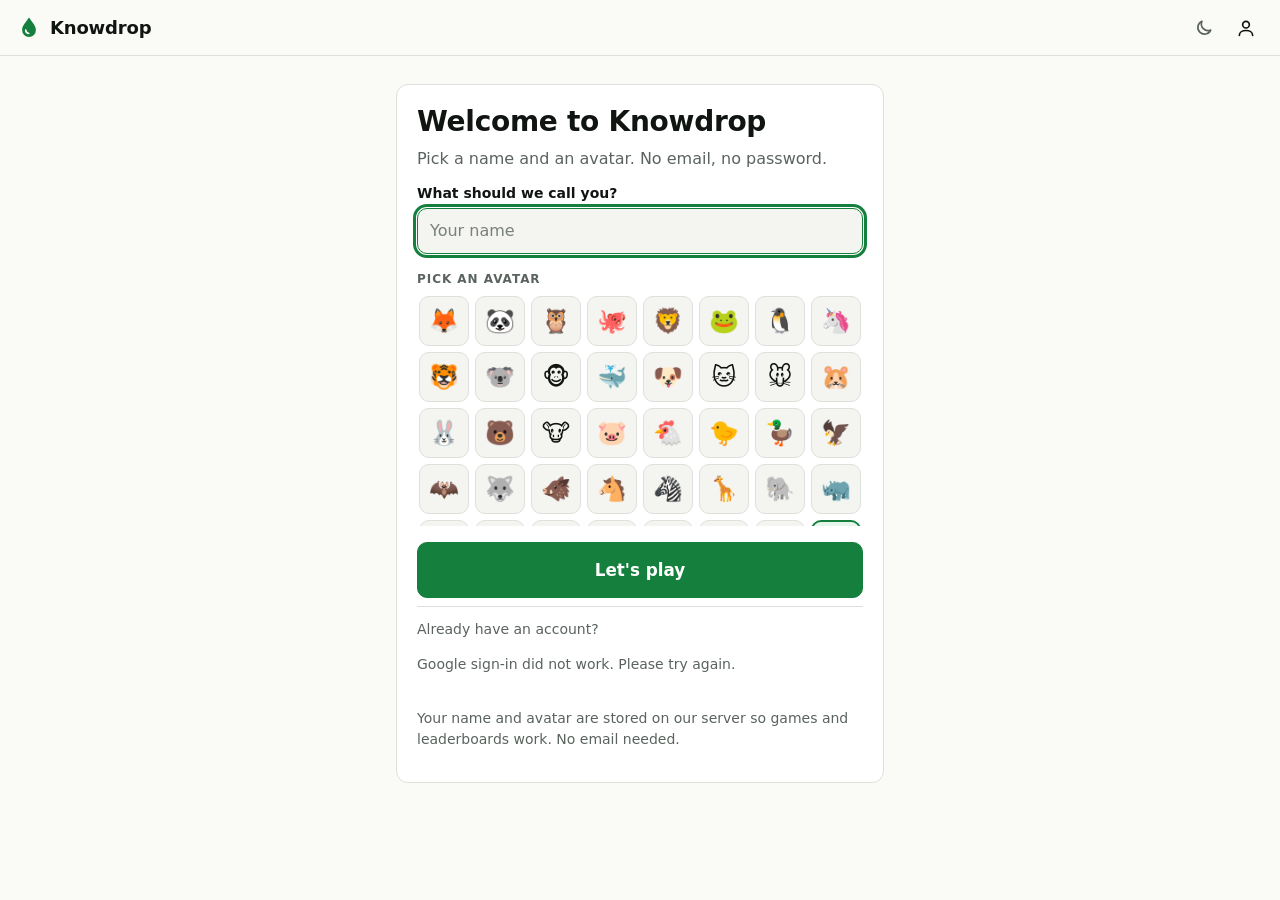
==== commit bb8f2d9f: "Web app /game: 2026-11-22 00:53" ====
--- a/game/index.html
+++ b/game/index.html
@@ -17,7 +17,7 @@
         } catch (e) {}
       })();
     </script>
-    <script type="module" crossorigin src="/game/assets/index-CHYNs00k.js"></script>
+    <script type="module" crossorigin src="/game/assets/index-ZmXjk_Z-.js"></script>
     <link rel="stylesheet" crossorigin href="/game/assets/index-BoG3RRxR.css">
   </head>
   <body>
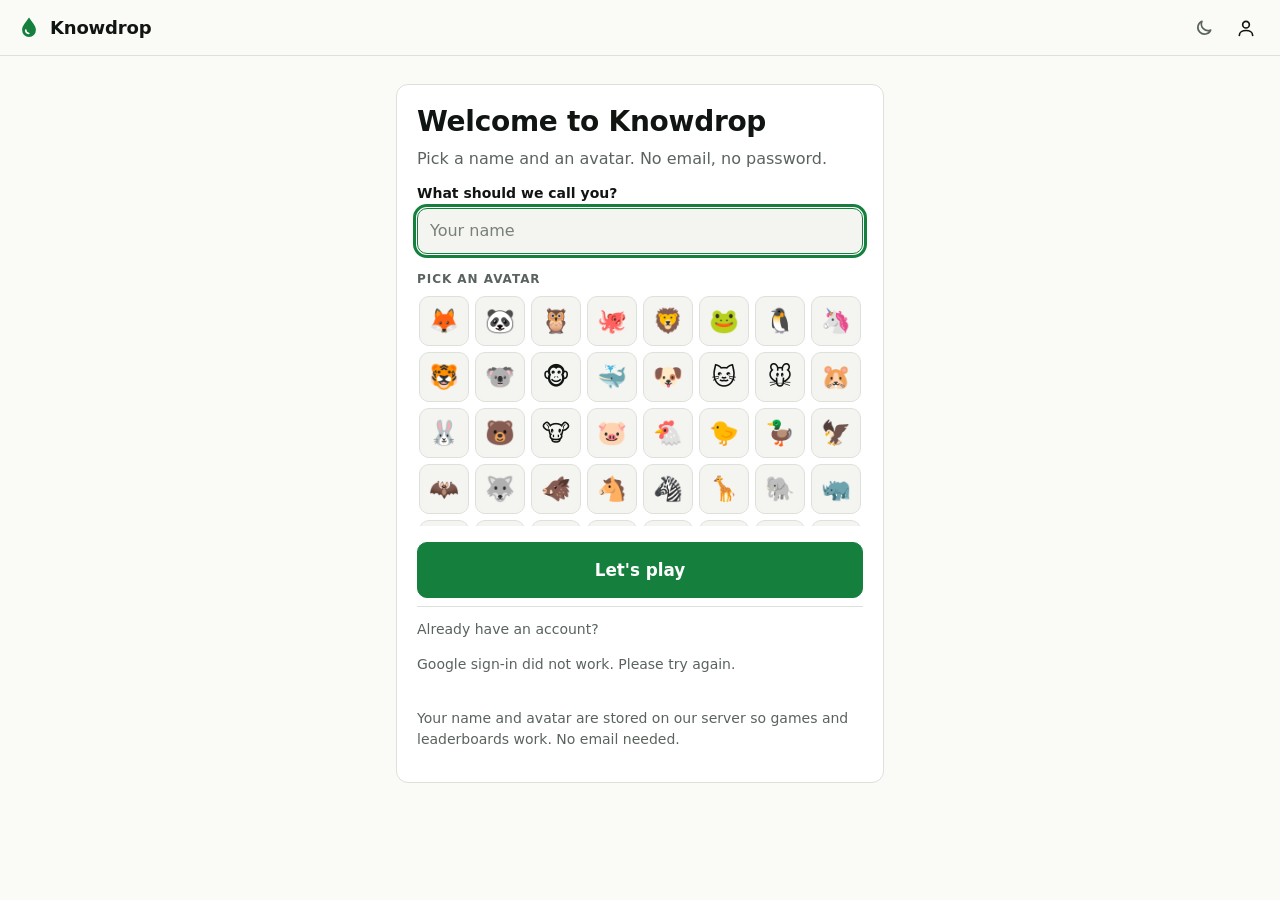
==== commit cc9fb04d: "Web app /game: 2026-11-22 01:25" ====
--- a/game/index.html
+++ b/game/index.html
@@ -17,8 +17,8 @@
         } catch (e) {}
       })();
     </script>
-    <script type="module" crossorigin src="/game/assets/index-ZmXjk_Z-.js"></script>
-    <link rel="stylesheet" crossorigin href="/game/assets/index-BoG3RRxR.css">
+    <script type="module" crossorigin src="/game/assets/index-DBjRx8Vl.js"></script>
+    <link rel="stylesheet" crossorigin href="/game/assets/index-BuSAoOxC.css">
   </head>
   <body>
     <div id="root"></div>
--- a/game/assets/index-BuSAoOxC.css
+++ b/game/assets/index-BuSAoOxC.css
@@ -0,0 +1 @@
+:root{color-scheme:dark;--bg: #0c0f0d;--surface: #121613;--surface-2: #171c18;--surface-3: #1d231f;--surface-4: #242b26;--text: #eceFEC;--text-2: #9ba59e;--outline: #5f6a63;--hairline: #262d28;--primary: #22c55e;--on-primary: #052e16;--primary-container: #10261a;--on-primary-container: #bbf7d0;--correct: #22c55e;--on-correct: #052e16;--correct-container: #10261a;--wrong: #f87171;--on-wrong: #2b0505;--wrong-container: #2a1313;--gold: #facc15;--flame: #f97316;--coin: #60a5fa;--timer-safe: #eceFEC;--timer-warn: #fbbf24;--timer-danger: #f87171;--focus: #86efac;--backdrop: rgba(0, 0, 0, .6);--init-bg-l: 24%;--init-fg-l: 82%;--r-card: 12px;--r-btn: 10px;--r-chip: 8px;--font: system-ui, -apple-system, "Segoe UI", Roboto, "Helvetica Neue", Arial, "Noto Sans", sans-serif, "Apple Color Emoji", "Segoe UI Emoji", "Noto Color Emoji";--mono: ui-monospace, SFMono-Regular, Menlo, Consolas, "Liberation Mono", monospace}@media (prefers-color-scheme: light){:root:not([data-theme]){color-scheme:light;--bg: #fafaf7;--surface: #ffffff;--surface-2: #f4f5f1;--surface-3: #eef0eb;--surface-4: #e7eae4;--text: #111512;--text-2: #5a635d;--outline: #8a938c;--hairline: #dde1db;--primary: #15803d;--on-primary: #ffffff;--primary-container: #e6f6eb;--on-primary-container: #14532d;--correct: #15803d;--on-correct: #ffffff;--correct-container: #e6f6eb;--wrong: #dc2626;--on-wrong: #ffffff;--wrong-container: #fdecec;--gold: #b45309;--flame: #ea580c;--coin: #2563eb;--timer-safe: #111512;--timer-warn: #b45309;--timer-danger: #dc2626;--focus: #15803d;--backdrop: rgba(17, 21, 18, .45);--init-bg-l: 88%;--init-fg-l: 26%}}:root[data-theme=light]{color-scheme:light;--bg: #fafaf7;--surface: #ffffff;--surface-2: #f4f5f1;--surface-3: #eef0eb;--surface-4: #e7eae4;--text: #111512;--text-2: #5a635d;--outline: #8a938c;--hairline: #dde1db;--primary: #15803d;--on-primary: #ffffff;--primary-container: #e6f6eb;--on-primary-container: #14532d;--correct: #15803d;--on-correct: #ffffff;--correct-container: #e6f6eb;--wrong: #dc2626;--on-wrong: #ffffff;--wrong-container: #fdecec;--gold: #b45309;--flame: #ea580c;--coin: #2563eb;--timer-safe: #111512;--timer-warn: #b45309;--timer-danger: #dc2626;--focus: #15803d;--backdrop: rgba(17, 21, 18, .45);--init-bg-l: 88%;--init-fg-l: 26%}:root[data-theme=dark]{color-scheme:dark}*,*:before,*:after{box-sizing:border-box}html{-webkit-text-size-adjust:100%;text-size-adjust:100%}body{margin:0;background:var(--bg);color:var(--text);font-family:var(--font);font-size:16px;line-height:1.5;font-weight:400;-webkit-font-smoothing:antialiased;min-height:100vh;min-height:100dvh}h1,h2,h3{margin:0 0 .5rem;font-weight:600;line-height:1.2;letter-spacing:-.01em}h1{font-size:1.75rem}h2{font-size:1.25rem}h3{font-size:1.05rem}p{margin:0 0 .75rem}a{color:var(--primary);text-decoration-thickness:1px;text-underline-offset:3px}strong{font-weight:600}img{max-width:100%}button,input,select,textarea{font:inherit;color:inherit}ol,ul{margin:0;padding:0;list-style:none}fieldset{margin:0;padding:0;border:0;min-width:0}legend{padding:0}:focus-visible{outline:3px solid var(--focus);outline-offset:2px;border-radius:6px}.muted{color:var(--text-2)}.small{font-size:.875rem}.center{text-align:center}.mono{font-family:var(--mono);letter-spacing:.04em}.label{font-size:.75rem;font-weight:600;letter-spacing:.08em;text-transform:uppercase;color:var(--text-2);margin:1rem 0 .4rem}.empty{padding:1.25rem 0;text-align:center}.skip-link{position:absolute;left:8px;top:-60px;background:var(--surface);border:1px solid var(--outline);border-radius:var(--r-btn);padding:8px 12px;z-index:100}.skip-link:focus{top:8px}.header{position:sticky;top:0;z-index:20;display:flex;align-items:center;justify-content:space-between;gap:12px;height:56px;padding:0 max(16px,env(safe-area-inset-left));background:color-mix(in srgb,var(--bg) 92%,transparent);backdrop-filter:blur(8px);border-bottom:1px solid var(--hairline)}.brand{display:inline-flex;align-items:center;gap:8px;color:var(--text);font-weight:600;font-size:1.125rem;text-decoration:none;letter-spacing:-.01em}.header-actions{display:flex;align-items:center;gap:4px}.header-profile{display:inline-flex;align-items:center;gap:8px;height:44px;padding:0 8px;border-radius:var(--r-btn);color:var(--text);text-decoration:none}.header-profile:hover{background:var(--surface-3)}.header-name{max-width:120px;overflow:hidden;text-overflow:ellipsis;white-space:nowrap;font-size:.9rem}@media (max-width: 420px){.header-name{display:none}}#root{display:flex;flex-direction:column;min-height:100vh;min-height:100dvh}.main{outline:none;flex:1 0 auto}.main-full{min-height:100vh}.page{max-width:760px;margin:0 auto;padding:20px 16px 64px}.page-wide{max-width:1080px}.page-narrow{max-width:520px}.page-title{margin-bottom:1rem}.back-link{display:inline-flex;align-items:center;gap:4px;margin:0 0 12px -4px;padding:6px 8px;border-radius:var(--r-btn);color:var(--text-2);text-decoration:none;font-size:.9rem}.back-link:hover{background:var(--surface-3);color:var(--text)}.section-head{display:flex;align-items:center;justify-content:space-between;gap:12px;margin-bottom:4px}.section-head h2,.section-head h3{margin:0}.summary-row{display:flex;align-items:center;justify-content:space-between;gap:12px}.summary-text{margin:0;font-weight:600}.card{background:var(--surface);border:1px solid var(--hairline);border-radius:var(--r-card);padding:20px;margin-bottom:16px}.card>h1:first-child,.card>h2:first-child{margin-top:0}.guest{margin-top:8px}.picture-card{position:relative;display:block;width:100%;aspect-ratio:16 / 10;padding:0;overflow:hidden;border:1px solid var(--hairline);border-radius:var(--r-card);background:var(--surface-3);color:#fff;text-align:left;text-decoration:none;cursor:pointer;isolation:isolate}.picture-card-tall{aspect-ratio:16 / 9}.picture-card-img{position:absolute;inset:0;width:100%;height:100%;object-fit:cover;transition:transform .4s ease}.picture-card:hover .picture-card-img{transform:scale(1.03)}.picture-card-scrim{position:absolute;inset:0;background:linear-gradient(to top,#000000c7,#00000059 45%,#0000 75%)}.picture-card-text{position:absolute;left:0;right:0;bottom:0;display:flex;flex-direction:column;gap:2px;padding:16px}.picture-card-title{font-size:1.25rem;font-weight:600;letter-spacing:-.01em}.picture-card-body{font-size:.9rem;opacity:.92;max-width:34ch}.notice{display:flex;align-items:center;justify-content:space-between;gap:12px;padding:12px 14px;margin:0 0 12px;border:1px solid var(--hairline);border-radius:var(--r-btn);background:var(--surface-2)}.notice-error{border-color:var(--wrong);background:var(--wrong-container)}.notice-warn{border-color:var(--timer-warn)}.spinner-wrap{display:flex;align-items:center;justify-content:center;gap:12px;padding:32px 0}.spinner{width:22px;height:22px;border:3px solid var(--hairline);border-top-color:var(--primary);border-radius:50%;animation:spin .8s linear infinite}.spinner-sm{width:14px;height:14px;border-width:2px}@keyframes spin{to{transform:rotate(360deg)}}.badge{display:inline-block;margin-left:6px;padding:1px 8px;border:1px solid var(--hairline);border-radius:var(--r-chip);font-size:.72rem;font-weight:600;letter-spacing:.02em;color:var(--text-2);vertical-align:middle;white-space:nowrap}.badge-host{color:var(--primary);border-color:var(--primary)}.badge-team{color:var(--coin);border-color:var(--coin)}.badge-gold{color:var(--gold);border-color:var(--gold)}.avatar{display:inline-flex;align-items:center;justify-content:center;flex:none;border-radius:50%;background:var(--surface-3);border:1px solid var(--hairline);line-height:1}.avatar-initials{background:hsl(var(--hue) 38% var(--init-bg-l));color:hsl(var(--hue) 60% var(--init-fg-l));border-color:transparent;font-weight:600;letter-spacing:.02em}.avatar-grid{display:grid;grid-template-columns:repeat(auto-fill,minmax(46px,1fr));gap:6px;margin-bottom:16px;max-height:232px;overflow-y:auto;padding:2px}.avatar-choice{aspect-ratio:1;font-size:1.5rem;line-height:1;background:var(--surface-2);border:1px solid var(--hairline);border-radius:var(--r-btn);cursor:pointer}.avatar-choice:hover{border-color:var(--outline)}.avatar-choice-on{border:2px solid var(--primary);background:var(--primary-container)}.toasts{position:fixed;left:50%;bottom:max(16px,env(safe-area-inset-bottom));transform:translate(-50%);z-index:90;display:flex;flex-direction:column;gap:8px;width:min(92vw,440px);pointer-events:none}.toast{pointer-events:auto;display:flex;align-items:center;justify-content:space-between;gap:12px;padding:12px 14px;background:var(--surface-4);border:1px solid var(--outline);border-radius:var(--r-btn);animation:toast-in .22s ease both}.toast-error{border-color:var(--wrong)}.toast-success{border-color:var(--primary)}.toast-close{background:none;border:0;font-size:1.25rem;line-height:1;color:var(--text-2);cursor:pointer;padding:0 4px}@keyframes toast-in{0%{opacity:0;transform:translateY(8px)}}.consent{position:fixed;left:50%;bottom:12px;transform:translate(-50%);width:min(94vw,640px);z-index:80;background:var(--surface);border:1px solid var(--outline);border-radius:var(--r-card);padding:14px 16px;display:flex;align-items:center;gap:16px}.consent p{margin:0;font-size:.9rem}.consent-actions{display:flex;gap:8px;flex:none}@media (max-width: 560px){.consent{flex-direction:column;align-items:stretch}.consent-actions .btn{flex:1}}.ad-banner{flex:none;width:100%;max-width:760px;margin:0 auto;padding:6px 16px 10px;text-align:center}.ad-banner .ad-label{margin-bottom:2px}.ad-banner-unit{width:100%;min-height:50px;max-height:100px;overflow:hidden}.ad-banner:has(.ad-banner-unit[data-ad-status=unfilled]){display:none}.ad-label{display:block;font-size:.7rem;letter-spacing:.08em;text-transform:uppercase;color:var(--text-2);margin-bottom:4px}@media (prefers-reduced-motion: reduce){*,*:before,*:after{animation-duration:.01ms!important;animation-iteration-count:1!important;transition-duration:.01ms!important;scroll-behavior:auto!important}}.btn{display:inline-flex;align-items:center;justify-content:center;gap:8px;min-height:44px;padding:0 18px;border:1px solid var(--hairline);border-radius:var(--r-btn);background:var(--surface);color:var(--text);font-weight:600;font-size:.95rem;line-height:1.2;text-decoration:none;cursor:pointer;transition:background .12s ease,border-color .12s ease}.btn:hover:not(:disabled){background:var(--surface-3);border-color:var(--outline)}.btn:disabled{opacity:.5;cursor:not-allowed}.btn-primary{background:var(--primary);border-color:var(--primary);color:var(--on-primary)}.btn-primary:hover:not(:disabled){background:var(--primary);border-color:var(--primary);filter:brightness(1.08)}.btn-ghost{background:transparent;border-color:transparent;color:var(--text-2)}.btn-ghost:hover:not(:disabled){background:var(--surface-3);border-color:transparent;color:var(--text)}.btn-danger{color:var(--wrong);border-color:var(--wrong);background:transparent}.btn-danger:hover:not(:disabled){background:var(--wrong-container);border-color:var(--wrong)}.btn-sm{min-height:36px;padding:0 12px;font-size:.875rem}.btn-lg{min-height:56px;font-size:1.05rem;padding:0 24px}.btn-block{display:flex;width:100%;margin-top:12px}.icon-btn{display:inline-flex;align-items:center;justify-content:center;width:40px;height:40px;padding:0;border:0;border-radius:var(--r-btn);background:transparent;color:var(--text-2);font-size:1.4rem;line-height:1;cursor:pointer}.icon-btn:hover:not(:disabled){background:var(--surface-3);color:var(--text)}.icon-btn:disabled{opacity:.35;cursor:not-allowed}.link-btn{background:none;border:0;padding:0;color:var(--primary);text-decoration:underline;cursor:pointer}.field{display:block;margin-bottom:14px}.field-head{display:flex;justify-content:space-between;align-items:baseline;margin-bottom:4px}.field-head label,span.field-head{font-size:.875rem;font-weight:600}.field-counter{font-size:.75rem;color:var(--text-2)}.field-msg{margin:4px 0 0;font-size:.8125rem;color:var(--text-2)}.field-msg-error{color:var(--wrong)}.input{display:block;width:100%;min-height:46px;padding:10px 12px;border:1px solid var(--outline);border-radius:var(--r-btn);background:var(--surface-2);color:var(--text)}.input::placeholder{color:var(--text-2);opacity:.8}.input:hover{border-color:var(--text-2)}.input:focus-visible{outline:3px solid var(--focus);outline-offset:1px;border-color:var(--primary)}.field-error .input{border-color:var(--wrong)}.textarea{resize:vertical;line-height:1.4;min-height:80px}.input-code{text-transform:uppercase;letter-spacing:.35em;font-size:1.75rem;font-weight:600;text-align:center;font-family:var(--mono)}select.input{appearance:auto}.check-inline{display:inline-flex;align-items:center;gap:8px;font-size:.875rem}.check-inline input{width:18px;height:18px;accent-color:var(--primary)}.segmented{display:flex;flex-wrap:wrap;gap:8px}.segmented-stacked{flex-direction:column}.segment{display:flex;flex-direction:column;align-items:flex-start;justify-content:center;gap:2px;flex:1 1 auto;min-height:44px;padding:8px 14px;border:1px solid var(--hairline);border-radius:var(--r-btn);background:var(--surface);text-align:left;cursor:pointer}.segment:hover:not(:disabled){border-color:var(--outline)}.segment-on,.segment-on:hover:not(:disabled){border:2px solid var(--primary);padding:7px 13px;background:var(--primary-container)}.segment-label{font-weight:600;display:inline-flex;align-items:center;gap:6px}.segment-desc{font-size:.8125rem;color:var(--text-2)}.seg-row{display:flex;gap:8px;margin-bottom:16px}.seg-row .segment{flex-direction:row;align-items:center;justify-content:center;flex:1}.chip-row{display:flex;flex-wrap:wrap;gap:8px}.chip{min-height:36px;padding:0 12px;border:1px solid var(--hairline);border-radius:var(--r-chip);background:var(--surface);cursor:pointer;font-size:.9rem}.chip:hover:not(:disabled){border-color:var(--outline)}.chip-on{border-color:var(--primary);background:var(--primary-container);color:var(--on-primary-container);font-weight:600}.switch-row{display:flex;align-items:center;justify-content:space-between;gap:16px;padding:10px 0;border-top:1px solid var(--hairline)}.switch-text{display:flex;flex-direction:column}.switch-text label{font-weight:600}.switch{position:relative;flex:none;width:48px;height:28px;border:1px solid var(--outline);border-radius:14px;background:var(--surface-3);cursor:pointer;padding:0}.switch-knob{position:absolute;top:3px;left:3px;width:20px;height:20px;border-radius:50%;background:var(--text-2);transition:transform .16s ease,background .16s ease}.switch-on{background:var(--primary);border-color:var(--primary)}.switch-on .switch-knob{transform:translate(20px);background:var(--on-primary)}.radio{width:20px;height:20px;flex:none;accent-color:var(--primary);cursor:pointer}.modal-backdrop{position:fixed;inset:0;z-index:60;display:flex;align-items:center;justify-content:center;padding:16px;background:var(--backdrop)}.modal{display:flex;flex-direction:column;width:min(100%,480px);max-height:min(90vh,900px);background:var(--surface);border:1px solid var(--outline);border-radius:var(--r-card);outline:none}.modal-wide{width:min(100%,760px)}.modal-head{display:flex;align-items:center;justify-content:space-between;padding:14px 16px 6px 20px}.modal-head h2{margin:0}.modal-body{padding:8px 20px 16px;overflow-y:auto}.modal-foot{display:flex;justify-content:flex-end;gap:8px;padding:12px 20px;border-top:1px solid var(--hairline)}@media (max-width: 560px){.modal-backdrop{align-items:flex-end;padding:0}.modal{width:100%;max-height:92vh;border-radius:var(--r-card) var(--r-card) 0 0}}.cred-row{margin-bottom:12px}.cred-value{display:flex;align-items:center;gap:8px}.cred-code{flex:1;min-width:0;padding:10px 12px;background:var(--surface-2);border:1px solid var(--hairline);border-radius:var(--r-btn);overflow-wrap:anywhere;font-size:1rem}.home-head{margin-bottom:20px}.home-head h1{font-size:2rem;margin-bottom:4px}.home-grid{display:grid;grid-template-columns:repeat(2,1fr);gap:16px}@media (max-width: 640px){.home-grid{grid-template-columns:1fr}.picture-card{aspect-ratio:16 / 9}}.home-links{margin-top:28px;text-align:center}.google-button{min-height:44px;margin:8px 0 12px}.guest-google{margin-top:8px;padding-top:12px;border-top:1px solid var(--hairline)}.open-games{margin-top:28px}.open-list{display:flex;flex-direction:column;gap:0}.open-row{display:flex;align-items:center;justify-content:space-between;gap:12px;padding:14px 16px;margin-bottom:8px}.host-layout{display:grid;grid-template-columns:minmax(0,1fr);gap:16px}.host-side{position:sticky;bottom:0;padding:12px 0 8px;background:linear-gradient(to top,var(--bg) 70%,transparent);z-index:5}.host-side .btn-block{margin-top:0}.pin-row{display:flex;align-items:flex-end;gap:12px;margin-top:12px}.pin-row .field{flex:1;margin-bottom:0}.pin-row .btn{margin-bottom:2px}.topic-grid{display:grid;grid-template-columns:repeat(auto-fill,minmax(104px,1fr));gap:10px}.topic{position:relative;display:flex;flex-direction:column;align-items:stretch;padding:0;overflow:hidden;border:1px solid var(--hairline);border-radius:var(--r-card);background:var(--surface-2);cursor:pointer;text-align:center}.topic:hover{border-color:var(--outline)}.topic img{width:100%;aspect-ratio:4 / 3;object-fit:cover;display:block;background:var(--surface-3)}.topic-emoji{display:flex;align-items:center;justify-content:center;aspect-ratio:4 / 3;font-size:2rem;background:var(--surface-3)}.topic-label{padding:6px 6px 8px;font-size:.8125rem;font-weight:600;line-height:1.2}.topic-on{border:2px solid var(--primary)}.topic-on .topic-label{background:var(--primary-container);color:var(--on-primary-container);padding:5px 5px 7px}.subs-list{margin-top:8px}.profile-head{display:flex;align-items:center;gap:16px;margin-bottom:16px}.profile-name{font-size:1.25rem}.stats{display:grid;grid-template-columns:repeat(auto-fill,minmax(130px,1fr));gap:12px;margin:0}.stats div{padding:12px;border:1px solid var(--hairline);border-radius:var(--r-btn)}.stats dt{font-size:.75rem;color:var(--text-2)}.stats dd{margin:2px 0 0;font-size:1.4rem;font-weight:600;font-variant-numeric:tabular-nums}.admin-bar{display:flex;justify-content:flex-end;gap:8px;margin-bottom:12px}.admin-cols{display:grid;grid-template-columns:minmax(0,1fr);gap:20px}@media (min-width: 900px){.admin-cols{grid-template-columns:minmax(0,1fr) 340px;align-items:start}}.set-list{display:flex;flex-direction:column}.admin-cols h2{margin-top:24px}.set-card{display:flex;flex-wrap:wrap;align-items:center;justify-content:space-between;gap:12px;padding:16px;margin-bottom:10px}.set-main{flex:1 1 260px;min-width:0}.set-title{font-weight:600;font-size:1.1rem;color:var(--text);text-decoration:none}.set-title:hover{text-decoration:underline}.set-desc{margin:2px 0}.set-actions{display:flex;flex-wrap:wrap;gap:6px}.admin-set-head{display:flex;flex-wrap:wrap;align-items:flex-start;justify-content:space-between;gap:12px;margin-bottom:12px}.admin-set-head .page-title{margin-bottom:0}.admin-set-actions{display:flex;gap:8px;flex-wrap:wrap}.subs{margin-top:12px}.subrows{display:grid;gap:8px;margin-top:8px}.subrows-label{margin-top:6px}.subrow{position:relative;display:flex;align-items:center;width:100%;min-height:76px;padding:12px 14px;overflow:hidden;text-align:left;color:#fff;background:#234;border:2px solid transparent;border-radius:var(--r-card);cursor:pointer}.subrow-bg{position:absolute;inset:0;width:100%;height:100%;object-fit:cover}.subrow-shade{position:absolute;inset:0;background:linear-gradient(90deg,#000000b8,#00000026)}.subrow-all .subrow-shade{background:linear-gradient(90deg,#0009,#0000001f)}.subrow-all .subrow-title{font-weight:700}.subrow-text{position:relative;flex:1;display:grid;gap:2px}.subrow-title{font-size:1rem}.subrow-count{font-size:.8rem;opacity:.85}.subrow .badge{position:relative;margin-left:8px}.subrow-check{position:relative;margin-left:10px;font-weight:700}.subrow:hover{filter:brightness(1.08)}.subrow:focus-visible{outline:3px solid #fff;outline-offset:2px}.subrow-on{border-color:#22c55e}.badge-new{background:#dc2626;color:#fff}.qv-audio{width:100%;margin:4px 0 8px}.room-bar{display:flex;align-items:center;justify-content:space-between;gap:8px;margin-bottom:12px}.lobby-top{display:grid;grid-template-columns:1fr auto;gap:16px;align-items:stretch}.code-card{text-align:center;margin-bottom:16px}.code-card .label{margin-top:0}.code-big{font-family:var(--mono);font-size:clamp(2.75rem,12vw,4.25rem);font-weight:600;letter-spacing:.22em;padding-left:.22em;line-height:1.1;margin:4px 0}.pin-badge{display:inline-block;margin:0 0 8px;padding:2px 12px;border:1px solid var(--coin);border-radius:var(--r-chip);color:var(--coin);font-weight:600}.code-actions{display:flex;justify-content:center;flex-wrap:wrap;gap:8px}.qr-card{display:flex;align-items:center;justify-content:center;padding:12px;background:#fff;border-color:var(--hairline)}.qr{display:block;border-radius:6px}@media (max-width: 560px){.lobby-top{grid-template-columns:1fr}.qr-card{justify-self:center}}.player-list{display:flex;flex-direction:column}.player-row{display:flex;align-items:center;gap:12px;min-height:52px;border-top:1px solid var(--hairline)}.player-row:first-child{border-top:0}.player-row-offline{opacity:.55}.player-name{flex:1;min-width:0;font-weight:600;overflow-wrap:anywhere}.ready-mark{display:inline-flex;align-items:center;gap:4px;color:var(--primary);font-size:.875rem;font-weight:600}.lobby-actions{margin:4px 0 0}.lobby-actions .btn-block{margin-top:0}.countdown{text-align:center;padding:72px 0}.countdown-number{font-size:clamp(6rem,30vw,12rem);font-weight:600;line-height:1;font-variant-numeric:tabular-nums;animation:pop 1s ease both}@keyframes pop{0%{transform:scale(1.25);opacity:0}25%{transform:scale(1);opacity:1}to{opacity:.85}}.play{max-width:720px;margin:0 auto}.play-head{display:flex;align-items:center;justify-content:space-between;gap:8px;margin-bottom:10px;min-height:40px}.play-round{display:flex;align-items:center;flex-wrap:wrap;gap:4px}.timer{height:6px;margin-bottom:18px;border-radius:3px;background:var(--surface-3);overflow:hidden}.timer-fill{height:100%;width:100%;transform-origin:left center;transition:transform .11s linear,background-color .3s ease}.timer-safe{background:var(--timer-safe)}.timer-warn{background:var(--timer-warn)}.timer-danger{background:var(--timer-danger)}.timer-paused{opacity:.4}.qv-picture{margin:0 0 16px;display:flex;justify-content:center;background:var(--surface-3);border:1px solid var(--hairline);border-radius:var(--r-card);overflow:hidden}.qv-picture img{display:block;width:100%;max-height:300px;object-fit:contain;transition:filter .2s linear}.qv-text{margin:0 0 18px;font-size:1.4rem;line-height:1.3;font-weight:600;letter-spacing:-.2px;overflow-wrap:anywhere}.qv-answers{display:grid;grid-template-columns:1fr;gap:10px}.answer{position:relative;display:flex;align-items:center;gap:14px;width:100%;min-height:60px;padding:10px 14px;border:1.5px solid var(--hairline);border-radius:var(--r-btn);background:var(--surface);text-align:left;font-size:1.0625rem;font-weight:500;cursor:pointer;transition:border-color .12s ease,background .12s ease,opacity .2s ease}.answer:disabled{cursor:default}.answer:hover:not(:disabled){border-color:var(--outline);background:var(--surface-2)}.answer:active:not(:disabled){background:var(--surface-3)}.answer-letter{display:inline-flex;align-items:center;justify-content:center;flex:none;width:32px;height:32px;border:1.5px solid var(--outline);border-radius:var(--r-chip);font-weight:600;font-size:.9rem;color:var(--text-2)}.answer-text{flex:1;min-width:0;overflow-wrap:anywhere}.answer-mark{flex:none}.answer-picked{border-color:var(--primary);background:var(--primary-container)}.answer-picked .answer-letter{border-color:var(--primary);color:var(--primary)}.answer-correct{border:2px solid var(--correct);background:var(--correct-container)}.answer-correct .answer-letter{background:var(--correct);border-color:var(--correct);color:var(--on-correct)}.answer-correct .answer-mark{color:var(--correct)}.answer-wrong{border:2px solid var(--wrong);background:var(--wrong-container)}.answer-wrong .answer-letter{background:var(--wrong);border-color:var(--wrong);color:var(--on-wrong)}.answer-wrong .answer-mark{color:var(--wrong)}.answer-dim{opacity:.5}.answer-idle:disabled,.answer-picked:disabled{opacity:1}.play-status{min-height:56px;margin:14px 0 6px}.result-line{padding:12px 14px;border:1px solid var(--hairline);border-left-width:4px;border-radius:var(--r-btn);background:var(--surface)}.result-right{border-left-color:var(--correct)}.result-wrong{border-left-color:var(--wrong)}.result-points{color:var(--correct);font-variant-numeric:tabular-nums}.fun-fact{margin:6px 0 0;font-size:.9375rem;color:var(--text-2)}.fun-fact .label{display:inline;margin:0 6px 0 0}.board{position:relative;margin:8px 0 12px;border:1px solid var(--hairline);border-radius:var(--r-card);background:var(--surface);overflow:hidden}.board-row{position:relative;display:flex;align-items:center;gap:10px;min-height:52px;padding:8px 14px;background:var(--surface);border-top:1px solid var(--hairline)}.board-row:first-child{border-top:0}.board-row-me{background:var(--primary-container)}.board-row-out{opacity:.55}.board-row-offline .board-name{opacity:.6}.board-rank{width:20px;text-align:center;color:var(--text-2);font-weight:600;font-variant-numeric:tabular-nums}.board-name{flex:1;min-width:0;font-weight:600;overflow:hidden;text-overflow:ellipsis;white-space:nowrap}.board-mark{display:inline-flex;color:var(--primary)}.board-mark .crown-mark{color:var(--gold)}.board-gain{color:var(--correct);font-weight:600;font-size:.875rem;font-variant-numeric:tabular-nums;animation:gain .7s ease both}@keyframes gain{0%{opacity:0;transform:translateY(6px)}}.board-score{min-width:64px;text-align:right;font-weight:600;font-size:1.1rem;font-variant-numeric:tabular-nums}.reaction-bar{display:flex;flex-wrap:wrap;justify-content:center;gap:6px;margin:6px 0}.reaction-btn{width:44px;height:44px;font-size:1.4rem;line-height:1;border:1px solid var(--hairline);border-radius:var(--r-btn);background:var(--surface);cursor:pointer}.reaction-btn:hover{background:var(--surface-3);border-color:var(--outline)}.reaction-btn:active{transform:scale(.92)}.reaction-float{position:fixed;left:0;right:0;bottom:0;height:60vh;pointer-events:none;z-index:30;overflow:hidden}.reaction-bubble{position:absolute;bottom:0;display:inline-flex;flex-direction:column;align-items:center;animation:float-up 3.1s ease-out both}.reaction-emoji{font-size:2.4rem;line-height:1}.reaction-name{margin-top:2px;padding:0 8px;font-size:.75rem;font-weight:600;background:var(--surface-4);border:1px solid var(--hairline);border-radius:var(--r-chip);max-width:120px;overflow:hidden;text-overflow:ellipsis;white-space:nowrap}@keyframes float-up{0%{transform:translateY(0) scale(.7);opacity:0}12%{opacity:1;transform:translateY(-30px) scale(1)}to{transform:translateY(-48vh) scale(1);opacity:0}}.pause-panel{display:flex;flex-direction:column;align-items:center;text-align:center;gap:4px;padding:48px 16px;margin-bottom:16px;border:1px solid var(--hairline);border-radius:var(--r-card);background:var(--surface)}.pause-panel h2{margin-bottom:4px}.pause-panel .btn{margin-top:12px}.pause-count{font-size:2.5rem}.pause-panel-large{border:0;background:transparent}.pause-panel-large h2{font-size:clamp(2rem,5vw,4rem)}.pause-panel-large p{font-size:clamp(1.1rem,2vw,1.75rem)}.podium-title{text-align:center;font-size:clamp(1.6rem,5vw,2.2rem);margin-bottom:18px}.podium-list{display:flex;flex-direction:column;gap:10px}.podium-row{display:flex;align-items:center;gap:12px;padding:12px 16px;border:1px solid var(--hairline);border-radius:var(--r-card);background:var(--surface);animation:rise .7s cubic-bezier(.2,.8,.2,1) both}.podium-row-first{border:2px solid var(--gold);background:var(--surface-2)}.podium-row-me{background:var(--primary-container)}.podium-medal{width:32px;text-align:center;font-size:1.6rem;font-weight:600;line-height:1}.podium-name{flex:1;min-width:0;display:flex;flex-direction:column;font-weight:600;font-size:1.05rem;overflow-wrap:anywhere}.podium-who{display:flex;align-items:center;flex-wrap:wrap;gap:4px 6px}.podium-who .badge{margin-left:0}.podium-meta{display:inline-flex;align-items:center;gap:4px;font-size:.8125rem;font-weight:400;color:var(--text-2)}.podium-score{font-size:1.5rem;font-weight:600;font-variant-numeric:tabular-nums}.podium-teams{margin-top:24px}@keyframes rise{0%{opacity:0;transform:translateY(28px)}}.podium-actions{margin-top:20px}.podium-actions .btn-block{margin-top:0;margin-bottom:10px}.solo-result{max-width:520px;margin:0 auto;text-align:center}.solo-score{font-size:4rem;font-weight:600;line-height:1.1;font-variant-numeric:tabular-nums}.solo-result .btn-block{margin-bottom:8px}.editor-bar{display:flex;flex-wrap:wrap;align-items:center;justify-content:space-between;gap:10px;padding:10px 14px;margin-bottom:12px;border:1px solid var(--hairline);border-radius:var(--r-card);background:var(--surface);position:sticky;top:60px;z-index:10}.editor-bar-actions{display:flex;flex-wrap:wrap;gap:6px}.status{display:inline-flex;align-items:center;gap:8px;font-size:.9rem;font-weight:600;color:var(--text-2)}.status-saved{color:var(--primary)}.status-error,.status-invalid{color:var(--wrong)}.meta-details{margin-bottom:12px;border:1px solid var(--hairline);border-radius:var(--r-card);background:var(--surface);padding:0 14px}.meta-details summary{min-height:44px;display:flex;align-items:center;cursor:pointer;font-weight:600}.meta-grid{padding-bottom:8px}.editor-cols{display:grid;grid-template-columns:minmax(0,1fr);gap:16px;align-items:start}@media (min-width: 960px){.editor-cols{grid-template-columns:minmax(300px,380px) minmax(0,1fr)}.qlist{position:sticky;top:130px}.qrows{max-height:calc(100vh - 330px);overflow-y:auto}}.qlist{padding:12px;border:1px solid var(--hairline);border-radius:var(--r-card);background:var(--surface)}.qlist-drop{border-color:var(--primary);background:var(--primary-container)}.qlist-tools{display:flex;flex-direction:column;gap:8px;margin-bottom:10px}.qlist-buttons{display:flex;flex-wrap:wrap;gap:6px}.search{position:relative;display:flex;align-items:center}.search svg{position:absolute;left:12px;color:var(--text-2);pointer-events:none}.search .input{padding-left:36px}.qlist-hint{margin:10px 0 0}.qrows{display:flex;flex-direction:column;gap:4px}.qrow{display:flex;align-items:center;border:1px solid var(--hairline);border-radius:var(--r-btn);background:var(--surface)}.qrow-on{border:2px solid var(--primary);background:var(--primary-container)}.qrow-over{border-top:3px solid var(--primary)}.qrow-handle{display:flex;padding-left:6px;color:var(--text-2);cursor:grab}.qrow-main{flex:1;min-width:0;display:flex;align-items:center;gap:8px;min-height:44px;padding:4px 6px;border:0;background:none;text-align:left;cursor:pointer}.qrow-num{flex:none;min-width:24px;color:var(--text-2);font-size:.8125rem;font-variant-numeric:tabular-nums}.qrow-thumb{flex:none;width:36px;height:28px;object-fit:cover;border-radius:4px;border:1px solid var(--hairline)}.qrow-title{flex:1;min-width:0;overflow:hidden;text-overflow:ellipsis;white-space:nowrap;font-size:.9375rem}.qrow-meta{flex:none;padding:0 6px;border:1px solid var(--hairline);border-radius:6px;color:var(--text-2);font-size:.75rem}.qrow-alert{flex:none;color:var(--wrong)}.qrow-actions{display:flex;flex:none}.qrow-actions .icon-btn{width:32px;height:36px}@media (max-width: 520px){.qrow-actions .icon-btn:nth-child(-n+2){display:none}}.editor-panel{padding:20px;border:1px solid var(--hairline);border-radius:var(--r-card);background:var(--surface);min-height:200px}.picture-field{margin-bottom:14px}.dropzone{display:flex;flex-direction:column;align-items:center;gap:6px;padding:22px 14px;border:2px dashed var(--outline);border-radius:var(--r-card);background:var(--surface-2);color:var(--text-2);text-align:center}.dropzone p{margin:0}.dropzone-on{border-color:var(--primary);background:var(--primary-container)}.picture-preview{display:flex;flex-direction:column;align-items:flex-start;gap:8px}.picture-preview img{max-height:220px;border-radius:var(--r-card);border:1px solid var(--hairline);background:var(--surface-3)}.picture-actions{display:flex;gap:6px}.answers-fieldset{margin-bottom:14px}.answer-edit{display:flex;flex-wrap:wrap;align-items:center;gap:10px;margin-bottom:8px}.answer-edit .input{flex:1;min-width:120px}.answer-edit-error .input{border-color:var(--wrong)}.answer-edit-msg{flex-basis:100%;margin:-2px 0 0 62px}.answers-foot{display:flex;align-items:center;flex-wrap:wrap;gap:12px}.preview{margin-top:8px;padding-top:12px;border-top:1px solid var(--hairline)}.preview-frame{padding:16px;border:1px dashed var(--outline);border-radius:var(--r-card);background:var(--bg);max-width:520px}.preview-frame .qv-text{font-size:1.15rem}.preview-frame .answer{min-height:48px}.import-text{font-family:var(--mono);font-size:.85rem;min-height:160px}.import-row{display:flex;align-items:center;flex-wrap:wrap;gap:16px;margin:10px 0}.skipped{margin-top:12px;padding:10px 12px;border:1px solid var(--hairline);border-radius:var(--r-btn);background:var(--surface-2);max-height:200px;overflow-y:auto;font-size:.875rem}.skipped h3{font-size:.9rem}.skipped ul{list-style:disc;padding-left:18px}.admin-who{display:flex;flex-wrap:wrap;align-items:center;justify-content:space-between;gap:8px 12px;margin-bottom:12px}.admin-who p{margin:0}.admin-tabs{display:flex;gap:4px;margin-bottom:16px;overflow-x:auto;border-bottom:1px solid var(--hairline)}.admin-tab{flex:0 0 auto;padding:10px 16px;color:var(--text-2);font:inherit;font-weight:600;background:none;border:0;border-bottom:3px solid transparent;cursor:pointer}.admin-tab:hover{color:var(--text)}.admin-tab:focus-visible{outline:2px solid var(--focus);outline-offset:-2px;border-radius:var(--r-chip)}.admin-tab-on{color:var(--text);border-bottom-color:var(--primary)}.team-email{display:flex;flex-wrap:wrap;align-items:center;gap:4px 0}.team-address{margin-right:6px;overflow-wrap:anywhere}.team-email .badge{margin-left:0;margin-right:6px}.team-role{width:auto;min-width:11rem}.dash{display:flex;flex-direction:column;gap:4px}.dash-bar{display:flex;flex-wrap:wrap;align-items:flex-end;justify-content:space-between;gap:8px 16px;margin-bottom:8px}.dash-stale{opacity:.6;transition:opacity .15s}.dash-section{display:flex;flex-wrap:wrap;align-items:center;justify-content:space-between;gap:4px 12px;margin-top:24px}.dash-section h2{margin:0}.dash-section .badge{margin-left:0}.dash-body section>.segmented-wrap{margin:8px 0}.dash-tiles{display:grid;grid-template-columns:repeat(auto-fill,minmax(150px,1fr));gap:10px;margin:10px 0}.dash-tile{padding:12px 14px;background:var(--surface);border:1px solid var(--hairline);border-radius:var(--r-card)}.dash-tile-live{border-color:var(--primary)}.dash-tile-value{font-size:1.6rem;font-weight:700;font-variant-numeric:tabular-nums;line-height:1.2}.dash-tile-label{margin-top:2px;color:var(--text-2);font-size:.85rem}.dash-tile-sub{margin-top:4px;color:var(--text-2);font-size:.75rem}.dash-grid{display:grid;grid-template-columns:repeat(auto-fill,minmax(260px,1fr));gap:12px;margin:10px 0}.dash-card{padding:14px 16px;margin-bottom:0}.dash-body>section>.dash-card,.dash-body>.dash-card{margin-top:10px}.dash-card h3{margin:0 0 8px;font-size:1rem}.dash-kv{display:flex;justify-content:space-between;gap:12px;padding:3px 0;font-size:.92rem}.dash-ok{color:var(--correct)}.dash-warn{color:var(--timer-warn)}.dash-error{color:var(--wrong)}.dash-top{list-style:none;margin:0;padding:0}.dash-top li{display:flex;justify-content:space-between;gap:12px;padding:3px 0;border-bottom:1px solid var(--hairline);font-size:.9rem}.dash-top li:last-child{border-bottom:0}.dash-top-key{min-width:0;overflow-wrap:anywhere}.dash-top-count{font-variant-numeric:tabular-nums;font-weight:600}.dash-chart{display:block;width:100%;height:auto}.dash-chart .dash-barrect{fill:var(--primary)}.dash-axis{stroke:var(--outline);stroke-width:1}.dash-axis-label,.dash-axis-value{fill:var(--text-2);font-size:9px}.dash-table-wrap{margin-top:10px;overflow-x:auto}.dash-table{width:100%;border-collapse:collapse;font-size:.85rem;font-variant-numeric:tabular-nums}.dash-table th,.dash-table td{padding:5px 10px;text-align:right;white-space:nowrap;border-bottom:1px solid var(--hairline)}.dash-table th:first-child,.dash-table td:first-child{text-align:left}.dash-table thead th{color:var(--text-2);font-weight:600}.dash-table tbody th{font-weight:600}.dash-pill{display:inline-block;padding:1px 10px;border:1px solid var(--hairline);border-radius:999px;font-size:.75rem;font-weight:700}.dash-pill-bad{color:var(--wrong);border-color:var(--wrong);background:var(--wrong-container)}.dash-pill-warn{color:var(--timer-warn);border-color:var(--timer-warn)}.dash-pill-ok{color:var(--correct);border-color:var(--correct);background:var(--correct-container)}.dash-pill-info{color:var(--text-2)}.dash-disp-summary{display:inline-flex;gap:6px}.dash-disp-list{display:flex;flex-direction:column;gap:8px;margin:8px 0}.dash-disp{padding:12px 14px;border-left:4px solid var(--hairline)}.dash-disp-bad{border-left-color:var(--wrong)}.dash-disp-warn{border-left-color:var(--timer-warn)}.dash-disp-ok{border-left-color:var(--correct)}.dash-disp-head{display:flex;flex-wrap:wrap;align-items:center;justify-content:space-between;gap:6px 12px}.dash-disp p{margin:6px 0 0}.dash-disp-sides{display:flex;flex-wrap:wrap;gap:4px 24px;margin-top:6px;color:var(--text-2)}.dash-gaps{margin:0;padding-left:18px;font-size:.9rem}.dash-no1{border-color:var(--primary)}.dash-big{margin:0 0 8px;font-size:1.15rem;font-weight:700}.dash-topic-row{display:flex;flex-wrap:wrap;align-items:center;gap:4px 12px;padding:6px 0;border-bottom:1px solid var(--hairline)}.dash-topic-row:last-child{border-bottom:0}.dash-topic-text{flex:1 1 220px;min-width:0;overflow-wrap:anywhere}.dash-list{list-style:none;margin:0;padding:0}.dash-list li{padding:10px 0;border-bottom:1px solid var(--hairline)}.dash-list li:last-child{border-bottom:0}.dash-meta{color:var(--text-2);font-size:.8rem}.dash-meta .badge{margin-left:0;margin-right:6px}.dash-q{margin:4px 0;overflow-wrap:anywhere;white-space:pre-wrap}.dash-opt{color:var(--text-2);font-size:.88rem;overflow-wrap:anywhere}.dash-opt-right{color:var(--correct);font-weight:600}.dash-classic{margin-top:28px}@media (max-width: 600px){.dash-tiles{grid-template-columns:repeat(2,minmax(0,1fr))}.dash-grid{grid-template-columns:minmax(0,1fr)}.team-role{width:100%}}.dash-top-share{display:inline-block;min-width:3.2em;margin-left:8px;color:var(--text-2);font-size:.8rem;text-align:right}.geo-num{min-width:4.2em;text-align:right;font-variant-numeric:tabular-nums}.geo-table th,.geo-table td{white-space:normal}.geo-table tbody th{overflow-wrap:anywhere}.geo-bar-col{width:28%;min-width:80px}.geo-bar{display:block;height:8px;background:var(--hairline);border-radius:99px;overflow:hidden}.geo-bar-fill{display:block;height:100%;background:var(--primary);border-radius:99px}.geo-credit{margin-top:-4px}.acct-controls{display:flex;flex-wrap:wrap;gap:12px 20px;align-items:flex-end;margin:12px 0}.acct-search{flex:1 1 220px;max-width:340px}.acct-h{margin:22px 0 4px;font-size:1.15rem}.acct-card{padding:0;overflow:hidden}.acct-table{width:100%;border-collapse:collapse;font-size:.92rem}.acct-table th,.acct-table td{padding:9px 12px;text-align:left;vertical-align:middle;border-bottom:1px solid var(--hairline)}.acct-table thead th{color:var(--text-2);font-size:.8rem;font-weight:600;text-transform:uppercase;letter-spacing:.03em}.acct-table tbody tr:last-child th,.acct-table tbody tr:last-child td{border-bottom:0}.acct-name{display:flex;align-items:center;gap:8px;font-weight:600;overflow-wrap:anywhere}.acct-avatar{font-size:1.25rem;line-height:1}.acct-row-stale .acct-name span:last-child{color:var(--text-2)}.acct-code{padding:3px 8px;color:var(--text);font-size:.85rem;letter-spacing:.03em;background:none;border:1px solid var(--hairline);border-radius:var(--r-chip);cursor:pointer}.acct-code:hover{border-color:var(--primary)}.acct-code:focus-visible{outline:3px solid var(--focus);outline-offset:2px}.acct-badges{display:inline-flex;flex-wrap:wrap;gap:4px}.acct-badge-stale{color:var(--timer-warn);border-color:var(--timer-warn)}.acct-badge-google{color:var(--primary);border-color:var(--primary)}.acct-badge-same{color:var(--coin);border-color:var(--coin)}.acct-groups{display:grid;gap:8px;margin-top:8px}.acct-group{background:var(--surface);border:1px solid var(--hairline);border-radius:var(--r-card)}.acct-group>summary{padding:12px 14px;font-weight:600;cursor:pointer}.acct-group>summary:focus-visible{outline:3px solid var(--focus);outline-offset:-3px;border-radius:var(--r-card)}.acct-group-body{padding:0 4px 8px}@media (max-width: 700px){.acct-table thead{position:absolute;width:1px;height:1px;overflow:hidden;clip:rect(0 0 0 0)}.acct-table,.acct-table tbody,.acct-table tr,.acct-table th,.acct-table td{display:block}.acct-table tr{padding:10px 12px;border-bottom:1px solid var(--hairline)}.acct-table tbody tr:last-child{border-bottom:0}.acct-table th,.acct-table td{padding:3px 0;border:0!important}.acct-table td[data-label]:before{display:inline-block;min-width:6.5em;margin-right:6px;color:var(--text-2);font-size:.8rem;content:attr(data-label)}.geo-bar-col,.acct-table td.acct-nobadges{display:none}}.screen{position:fixed;inset:0;z-index:40;display:flex;flex-direction:column;background:var(--bg);color:var(--text);overflow:hidden}.screen-banner{padding:8px 16px;text-align:center;background:var(--timer-warn);color:#1a1100;font-weight:600}.screen-stage{flex:1;min-height:0;display:flex;flex-direction:column;justify-content:center;padding:clamp(16px,3vw,56px);overflow-y:auto}.screen-controls{display:flex;flex-wrap:wrap;justify-content:center;gap:8px;padding:10px 16px calc(10px + env(safe-area-inset-bottom));border-top:1px solid var(--hairline);background:var(--bg);opacity:.55;transition:opacity .2s ease}.screen-controls:hover,.screen-controls:focus-within{opacity:1}.screen-lobby{display:grid;grid-template-columns:minmax(0,1.3fr) auto minmax(0,1fr);gap:clamp(20px,4vw,64px);align-items:center;width:100%;max-width:1800px;margin:0 auto}.screen-kicker{margin:0;font-size:clamp(1.2rem,2.4vw,2.4rem);font-weight:600;color:var(--text-2)}.screen-label{margin:4px 0 12px;font-size:clamp(1rem,1.8vw,1.8rem);color:var(--text-2)}.screen-label strong{color:var(--text)}.screen-code{display:flex;gap:clamp(6px,1vw,16px)}.screen-code span{display:inline-flex;align-items:center;justify-content:center;min-width:1.05ch;padding:.05em .18em;font-family:var(--mono);font-size:clamp(3.5rem,11vw,11rem);font-weight:600;line-height:1.1;border:2px solid var(--hairline);border-radius:var(--r-card);background:var(--surface);animation:rise .6s cubic-bezier(.2,.8,.2,1) both}.screen-code span:nth-child(2){animation-delay:80ms}.screen-code span:nth-child(3){animation-delay:.16s}.screen-code span:nth-child(4){animation-delay:.24s}.screen-pin{margin:12px 0 0;font-size:clamp(1.4rem,3vw,3rem);font-weight:600;color:var(--coin)}.screen-sub{margin:14px 0 0;font-size:clamp(1rem,1.8vw,1.8rem);color:var(--text-2)}.screen-qr{text-align:center;background:#fff;border-radius:var(--r-card);padding:16px 16px 8px;color:#0b0f0d}.screen-qr svg{width:clamp(180px,22vw,380px);height:auto}.screen-qr p{margin:4px 0 8px;font-weight:600;font-size:clamp(1rem,1.6vw,1.5rem)}.screen-players h2{font-size:clamp(1.2rem,2.2vw,2.2rem);color:var(--text-2);margin-bottom:12px}.screen-players ul{display:flex;flex-wrap:wrap;gap:10px}.screen-players li{display:inline-flex;align-items:center;gap:10px;padding:8px 18px 8px 8px;border:1px solid var(--hairline);border-radius:999px;background:var(--surface);font-size:clamp(1.1rem,2vw,2rem);font-weight:600;animation:pop-in .5s cubic-bezier(.2,.8,.2,1) both}.screen-players li.offline{opacity:.5}@keyframes pop-in{0%{opacity:0;transform:scale(.85)}}@media (max-width: 1000px){.screen-lobby{grid-template-columns:1fr;justify-items:center;text-align:center}.screen-code,.screen-players ul{justify-content:center}}.screen-countdown{text-align:center}.screen-countdown p{font-size:clamp(1.5rem,4vw,4rem);color:var(--text-2)}.screen-countdown div{font-size:clamp(10rem,40vw,36rem);font-weight:600;line-height:1;font-variant-numeric:tabular-nums;animation:pop 1s ease both}.screen-question{width:100%;max-width:1800px;margin:0 auto}.screen-qhead{display:flex;align-items:center;justify-content:space-between;gap:16px;margin-bottom:clamp(8px,1.5vw,24px);font-size:clamp(1.1rem,2vw,2rem)}.screen-qhead .badge{font-size:clamp(.8rem,1.2vw,1.2rem);padding:2px 12px}.screen-answered{color:var(--text-2);font-weight:600}.screen-qbody{display:grid;grid-template-columns:minmax(0,1fr);gap:clamp(16px,2.5vw,40px);align-items:start}.screen-question-result .screen-qbody{grid-template-columns:minmax(0,1.5fr) minmax(300px,1fr)}@media (max-width: 1000px){.screen-question-result .screen-qbody{grid-template-columns:minmax(0,1fr)}}.ring{position:relative;flex:none}.ring-track{fill:none;stroke:var(--surface-3);stroke-width:9}.ring-fill{fill:none;stroke-width:9;stroke-linecap:round;transition:stroke-dashoffset .11s linear}.timer-stroke-safe{stroke:var(--timer-safe)}.timer-stroke-warn{stroke:var(--timer-warn)}.timer-stroke-danger{stroke:var(--timer-danger)}.ring-number{position:absolute;inset:0;display:flex;align-items:center;justify-content:center;font-size:2.2rem;font-weight:600;font-variant-numeric:tabular-nums}.qv-large .qv-picture img{max-height:min(38vh,520px)}.qv-large .qv-text{font-size:clamp(1.6rem,3.4vw,3.6rem);line-height:1.2;margin-bottom:clamp(14px,2vw,32px)}.qv-large .qv-answers-grid,.qv-large .qv-answers{grid-template-columns:repeat(2,minmax(0,1fr));gap:clamp(10px,1.5vw,24px)}.qv-large .qv-answers-2{grid-template-columns:1fr 1fr}.qv-large .answer{min-height:clamp(64px,9vh,130px);padding:12px clamp(14px,2vw,32px);font-size:clamp(1.1rem,2.2vw,2.4rem);gap:clamp(12px,1.6vw,28px);border-width:2px}.qv-large .answer-letter{width:clamp(36px,3.6vw,64px);height:clamp(36px,3.6vw,64px);font-size:clamp(1rem,1.8vw,2rem);border-radius:10px}.qv-large .answer:disabled{opacity:1}.qv-large .answer-dim{opacity:.4}.screen-counter{display:flex;align-items:center;gap:16px;margin-top:clamp(14px,2vw,28px);font-size:clamp(1rem,1.8vw,1.8rem);font-weight:600;color:var(--text-2)}.screen-counter-bar{flex:1;height:10px;border-radius:5px;background:var(--surface-3);overflow:hidden}.screen-counter-bar div{height:100%;background:var(--primary);transition:width .4s ease}.screen-fact{margin-top:18px;font-size:clamp(1rem,1.8vw,1.8rem);color:var(--text-2)}.screen-board .board{margin:0}.board-large .board-row{min-height:clamp(56px,8vh,96px);padding:8px 18px;gap:14px}.board-large .board-name{font-size:clamp(1.1rem,2vw,2.1rem)}.board-large .board-score{font-size:clamp(1.2rem,2.2vw,2.4rem);min-width:100px}.board-large .board-rank{font-size:clamp(1rem,1.8vw,2rem);width:36px}.board-large .board-gain{font-size:clamp(.9rem,1.4vw,1.5rem)}.podium-large{width:100%;max-width:1200px;margin:0 auto}.podium-large .podium-title{font-size:clamp(2.2rem,6vw,6rem);margin-bottom:clamp(16px,3vw,48px)}.podium-large .podium-row{padding:clamp(10px,1.6vw,24px) clamp(16px,2vw,32px);gap:clamp(12px,2vw,32px)}.podium-large .podium-medal{font-size:clamp(2rem,4vw,4.5rem);width:clamp(48px,5vw,90px)}.podium-large .podium-name{font-size:clamp(1.3rem,2.8vw,3rem)}.podium-large .podium-meta{font-size:clamp(.9rem,1.4vw,1.5rem)}.podium-large .podium-score{font-size:clamp(1.6rem,3.4vw,4rem)}.podium-large .podium-row-first{border-width:3px}
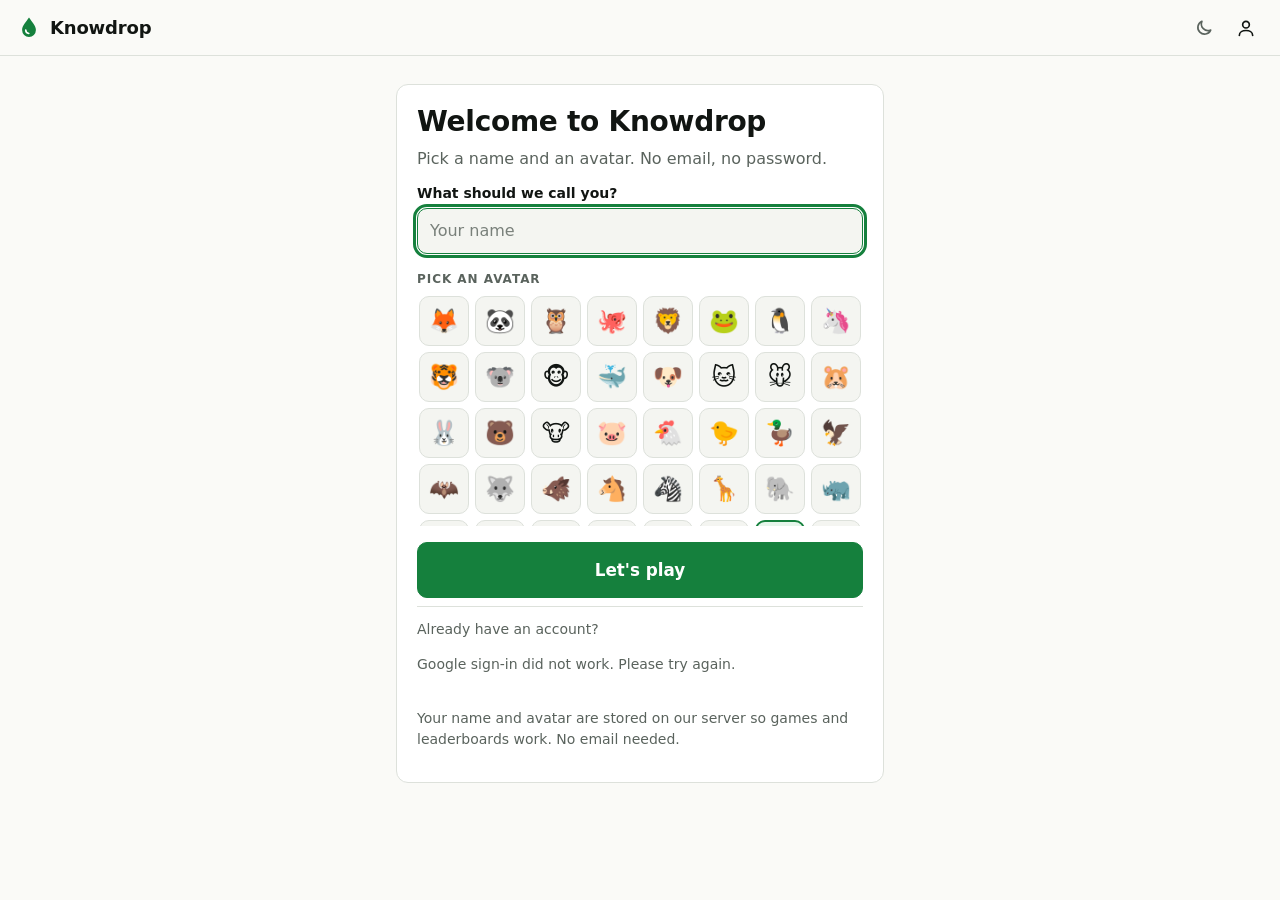
==== commit 75b0f5c8: "Web app /game: 2026-11-22 01:29" ====
--- a/game/index.html
+++ b/game/index.html
@@ -17,8 +17,8 @@
         } catch (e) {}
       })();
     </script>
-    <script type="module" crossorigin src="/game/assets/index-DBjRx8Vl.js"></script>
-    <link rel="stylesheet" crossorigin href="/game/assets/index-BuSAoOxC.css">
+    <script type="module" crossorigin src="/game/assets/index-zWOTCb2w.js"></script>
+    <link rel="stylesheet" crossorigin href="/game/assets/index-BlbqKp4A.css">
   </head>
   <body>
     <div id="root"></div>
--- a/game/assets/index-BlbqKp4A.css
+++ b/game/assets/index-BlbqKp4A.css
@@ -0,0 +1 @@
+:root{color-scheme:dark;--bg: #0c0f0d;--surface: #121613;--surface-2: #171c18;--surface-3: #1d231f;--surface-4: #242b26;--text: #eceFEC;--text-2: #9ba59e;--outline: #5f6a63;--hairline: #262d28;--primary: #22c55e;--on-primary: #052e16;--primary-container: #10261a;--on-primary-container: #bbf7d0;--correct: #22c55e;--on-correct: #052e16;--correct-container: #10261a;--wrong: #f87171;--on-wrong: #2b0505;--wrong-container: #2a1313;--gold: #facc15;--flame: #f97316;--coin: #60a5fa;--timer-safe: #eceFEC;--timer-warn: #fbbf24;--timer-danger: #f87171;--focus: #86efac;--backdrop: rgba(0, 0, 0, .6);--init-bg-l: 24%;--init-fg-l: 82%;--r-card: 12px;--r-btn: 10px;--r-chip: 8px;--font: system-ui, -apple-system, "Segoe UI", Roboto, "Helvetica Neue", Arial, "Noto Sans", sans-serif, "Apple Color Emoji", "Segoe UI Emoji", "Noto Color Emoji";--mono: ui-monospace, SFMono-Regular, Menlo, Consolas, "Liberation Mono", monospace}@media (prefers-color-scheme: light){:root:not([data-theme]){color-scheme:light;--bg: #fafaf7;--surface: #ffffff;--surface-2: #f4f5f1;--surface-3: #eef0eb;--surface-4: #e7eae4;--text: #111512;--text-2: #5a635d;--outline: #8a938c;--hairline: #dde1db;--primary: #15803d;--on-primary: #ffffff;--primary-container: #e6f6eb;--on-primary-container: #14532d;--correct: #15803d;--on-correct: #ffffff;--correct-container: #e6f6eb;--wrong: #dc2626;--on-wrong: #ffffff;--wrong-container: #fdecec;--gold: #b45309;--flame: #ea580c;--coin: #2563eb;--timer-safe: #111512;--timer-warn: #b45309;--timer-danger: #dc2626;--focus: #15803d;--backdrop: rgba(17, 21, 18, .45);--init-bg-l: 88%;--init-fg-l: 26%}}:root[data-theme=light]{color-scheme:light;--bg: #fafaf7;--surface: #ffffff;--surface-2: #f4f5f1;--surface-3: #eef0eb;--surface-4: #e7eae4;--text: #111512;--text-2: #5a635d;--outline: #8a938c;--hairline: #dde1db;--primary: #15803d;--on-primary: #ffffff;--primary-container: #e6f6eb;--on-primary-container: #14532d;--correct: #15803d;--on-correct: #ffffff;--correct-container: #e6f6eb;--wrong: #dc2626;--on-wrong: #ffffff;--wrong-container: #fdecec;--gold: #b45309;--flame: #ea580c;--coin: #2563eb;--timer-safe: #111512;--timer-warn: #b45309;--timer-danger: #dc2626;--focus: #15803d;--backdrop: rgba(17, 21, 18, .45);--init-bg-l: 88%;--init-fg-l: 26%}:root[data-theme=dark]{color-scheme:dark}*,*:before,*:after{box-sizing:border-box}html{-webkit-text-size-adjust:100%;text-size-adjust:100%}body{margin:0;background:var(--bg);color:var(--text);font-family:var(--font);font-size:16px;line-height:1.5;font-weight:400;-webkit-font-smoothing:antialiased;min-height:100vh;min-height:100dvh}h1,h2,h3{margin:0 0 .5rem;font-weight:600;line-height:1.2;letter-spacing:-.01em}h1{font-size:1.75rem}h2{font-size:1.25rem}h3{font-size:1.05rem}p{margin:0 0 .75rem}a{color:var(--primary);text-decoration-thickness:1px;text-underline-offset:3px}strong{font-weight:600}img{max-width:100%}button,input,select,textarea{font:inherit;color:inherit}ol,ul{margin:0;padding:0;list-style:none}fieldset{margin:0;padding:0;border:0;min-width:0}legend{padding:0}:focus-visible{outline:3px solid var(--focus);outline-offset:2px;border-radius:6px}.muted{color:var(--text-2)}.small{font-size:.875rem}.center{text-align:center}.mono{font-family:var(--mono);letter-spacing:.04em}.label{font-size:.75rem;font-weight:600;letter-spacing:.08em;text-transform:uppercase;color:var(--text-2);margin:1rem 0 .4rem}.empty{padding:1.25rem 0;text-align:center}.skip-link{position:absolute;left:8px;top:-60px;background:var(--surface);border:1px solid var(--outline);border-radius:var(--r-btn);padding:8px 12px;z-index:100}.skip-link:focus{top:8px}.header{position:sticky;top:0;z-index:20;display:flex;align-items:center;justify-content:space-between;gap:12px;height:56px;padding:0 max(16px,env(safe-area-inset-left));background:color-mix(in srgb,var(--bg) 92%,transparent);backdrop-filter:blur(8px);border-bottom:1px solid var(--hairline)}.brand{display:inline-flex;align-items:center;gap:8px;color:var(--text);font-weight:600;font-size:1.125rem;text-decoration:none;letter-spacing:-.01em}.header-actions{display:flex;align-items:center;gap:4px}.header-profile{display:inline-flex;align-items:center;gap:8px;height:44px;padding:0 8px;border-radius:var(--r-btn);color:var(--text);text-decoration:none}.header-profile:hover{background:var(--surface-3)}.header-name{max-width:120px;overflow:hidden;text-overflow:ellipsis;white-space:nowrap;font-size:.9rem}@media (max-width: 420px){.header-name{display:none}}#root{display:flex;flex-direction:column;min-height:100vh;min-height:100dvh}.main{outline:none;flex:1 0 auto}.main-full{min-height:100vh}.page{max-width:760px;margin:0 auto;padding:20px 16px 64px}.page-wide{max-width:1080px}.page-narrow{max-width:520px}.page-title{margin-bottom:1rem}.back-link{display:inline-flex;align-items:center;gap:4px;margin:0 0 12px -4px;padding:6px 8px;border-radius:var(--r-btn);color:var(--text-2);text-decoration:none;font-size:.9rem}.back-link:hover{background:var(--surface-3);color:var(--text)}.section-head{display:flex;align-items:center;justify-content:space-between;gap:12px;margin-bottom:4px}.section-head h2,.section-head h3{margin:0}.summary-row{display:flex;align-items:center;justify-content:space-between;gap:12px}.summary-text{margin:0;font-weight:600}.card{background:var(--surface);border:1px solid var(--hairline);border-radius:var(--r-card);padding:20px;margin-bottom:16px}.card>h1:first-child,.card>h2:first-child{margin-top:0}.guest{margin-top:8px}.picture-card{position:relative;display:block;width:100%;aspect-ratio:16 / 10;padding:0;overflow:hidden;border:1px solid var(--hairline);border-radius:var(--r-card);background:var(--surface-3);color:#fff;text-align:left;text-decoration:none;cursor:pointer;isolation:isolate}.picture-card-tall{aspect-ratio:16 / 9}.picture-card-img{position:absolute;inset:0;width:100%;height:100%;object-fit:cover;transition:transform .4s ease}.picture-card:hover .picture-card-img{transform:scale(1.03)}.picture-card-scrim{position:absolute;inset:0;background:linear-gradient(to top,#000000c7,#00000059 45%,#0000 75%)}.picture-card-text{position:absolute;left:0;right:0;bottom:0;display:flex;flex-direction:column;gap:2px;padding:16px}.picture-card-title{font-size:1.25rem;font-weight:600;letter-spacing:-.01em}.picture-card-body{font-size:.9rem;opacity:.92;max-width:34ch}.notice{display:flex;align-items:center;justify-content:space-between;gap:12px;padding:12px 14px;margin:0 0 12px;border:1px solid var(--hairline);border-radius:var(--r-btn);background:var(--surface-2)}.notice-error{border-color:var(--wrong);background:var(--wrong-container)}.notice-warn{border-color:var(--timer-warn)}.spinner-wrap{display:flex;align-items:center;justify-content:center;gap:12px;padding:32px 0}.spinner{width:22px;height:22px;border:3px solid var(--hairline);border-top-color:var(--primary);border-radius:50%;animation:spin .8s linear infinite}.spinner-sm{width:14px;height:14px;border-width:2px}@keyframes spin{to{transform:rotate(360deg)}}.badge{display:inline-block;margin-left:6px;padding:1px 8px;border:1px solid var(--hairline);border-radius:var(--r-chip);font-size:.72rem;font-weight:600;letter-spacing:.02em;color:var(--text-2);vertical-align:middle;white-space:nowrap}.badge-host{color:var(--primary);border-color:var(--primary)}.badge-team{color:var(--coin);border-color:var(--coin)}.badge-gold{color:var(--gold);border-color:var(--gold)}.avatar{display:inline-flex;align-items:center;justify-content:center;flex:none;border-radius:50%;background:var(--surface-3);border:1px solid var(--hairline);line-height:1}.avatar-initials{background:hsl(var(--hue) 38% var(--init-bg-l));color:hsl(var(--hue) 60% var(--init-fg-l));border-color:transparent;font-weight:600;letter-spacing:.02em}.avatar-grid{display:grid;grid-template-columns:repeat(auto-fill,minmax(46px,1fr));gap:6px;margin-bottom:16px;max-height:232px;overflow-y:auto;padding:2px}.avatar-choice{aspect-ratio:1;font-size:1.5rem;line-height:1;background:var(--surface-2);border:1px solid var(--hairline);border-radius:var(--r-btn);cursor:pointer}.avatar-choice:hover{border-color:var(--outline)}.avatar-choice-on{border:2px solid var(--primary);background:var(--primary-container)}.toasts{position:fixed;left:50%;bottom:max(16px,env(safe-area-inset-bottom));transform:translate(-50%);z-index:90;display:flex;flex-direction:column;gap:8px;width:min(92vw,440px);pointer-events:none}.toast{pointer-events:auto;display:flex;align-items:center;justify-content:space-between;gap:12px;padding:12px 14px;background:var(--surface-4);border:1px solid var(--outline);border-radius:var(--r-btn);animation:toast-in .22s ease both}.toast-error{border-color:var(--wrong)}.toast-success{border-color:var(--primary)}.toast-close{background:none;border:0;font-size:1.25rem;line-height:1;color:var(--text-2);cursor:pointer;padding:0 4px}@keyframes toast-in{0%{opacity:0;transform:translateY(8px)}}.consent{position:fixed;left:50%;bottom:12px;transform:translate(-50%);width:min(94vw,640px);z-index:80;background:var(--surface);border:1px solid var(--outline);border-radius:var(--r-card);padding:14px 16px;display:flex;align-items:center;gap:16px}.consent p{margin:0;font-size:.9rem}.consent-actions{display:flex;gap:8px;flex:none}@media (max-width: 560px){.consent{flex-direction:column;align-items:stretch}.consent-actions .btn{flex:1}}.ad-banner{flex:none;width:100%;max-width:760px;margin:0 auto;padding:6px 16px 10px;text-align:center}.ad-banner .ad-label{margin-bottom:2px}.ad-banner-unit{width:100%;min-height:50px;max-height:100px;overflow:hidden}.ad-banner:has(.ad-banner-unit[data-ad-status=unfilled]){display:none}.ad-label{display:block;font-size:.7rem;letter-spacing:.08em;text-transform:uppercase;color:var(--text-2);margin-bottom:4px}@media (prefers-reduced-motion: reduce){*,*:before,*:after{animation-duration:.01ms!important;animation-iteration-count:1!important;transition-duration:.01ms!important;scroll-behavior:auto!important}}.btn{display:inline-flex;align-items:center;justify-content:center;gap:8px;min-height:44px;padding:0 18px;border:1px solid var(--hairline);border-radius:var(--r-btn);background:var(--surface);color:var(--text);font-weight:600;font-size:.95rem;line-height:1.2;text-decoration:none;cursor:pointer;transition:background .12s ease,border-color .12s ease}.btn:hover:not(:disabled){background:var(--surface-3);border-color:var(--outline)}.btn:disabled{opacity:.5;cursor:not-allowed}.btn-primary{background:var(--primary);border-color:var(--primary);color:var(--on-primary)}.btn-primary:hover:not(:disabled){background:var(--primary);border-color:var(--primary);filter:brightness(1.08)}.btn-ghost{background:transparent;border-color:transparent;color:var(--text-2)}.btn-ghost:hover:not(:disabled){background:var(--surface-3);border-color:transparent;color:var(--text)}.btn-danger{color:var(--wrong);border-color:var(--wrong);background:transparent}.btn-danger:hover:not(:disabled){background:var(--wrong-container);border-color:var(--wrong)}.btn-sm{min-height:36px;padding:0 12px;font-size:.875rem}.btn-lg{min-height:56px;font-size:1.05rem;padding:0 24px}.btn-block{display:flex;width:100%;margin-top:12px}.icon-btn{display:inline-flex;align-items:center;justify-content:center;width:40px;height:40px;padding:0;border:0;border-radius:var(--r-btn);background:transparent;color:var(--text-2);font-size:1.4rem;line-height:1;cursor:pointer}.icon-btn:hover:not(:disabled){background:var(--surface-3);color:var(--text)}.icon-btn:disabled{opacity:.35;cursor:not-allowed}.link-btn{background:none;border:0;padding:0;color:var(--primary);text-decoration:underline;cursor:pointer}.field{display:block;margin-bottom:14px}.field-head{display:flex;justify-content:space-between;align-items:baseline;margin-bottom:4px}.field-head label,span.field-head{font-size:.875rem;font-weight:600}.field-counter{font-size:.75rem;color:var(--text-2)}.field-msg{margin:4px 0 0;font-size:.8125rem;color:var(--text-2)}.field-msg-error{color:var(--wrong)}.input{display:block;width:100%;min-height:46px;padding:10px 12px;border:1px solid var(--outline);border-radius:var(--r-btn);background:var(--surface-2);color:var(--text)}.input::placeholder{color:var(--text-2);opacity:.8}.input:hover{border-color:var(--text-2)}.input:focus-visible{outline:3px solid var(--focus);outline-offset:1px;border-color:var(--primary)}.field-error .input{border-color:var(--wrong)}.textarea{resize:vertical;line-height:1.4;min-height:80px}.input-code{text-transform:uppercase;letter-spacing:.35em;font-size:1.75rem;font-weight:600;text-align:center;font-family:var(--mono)}select.input{appearance:auto}.check-inline{display:inline-flex;align-items:center;gap:8px;font-size:.875rem}.check-inline input{width:18px;height:18px;accent-color:var(--primary)}.segmented{display:flex;flex-wrap:wrap;gap:8px}.segmented-stacked{flex-direction:column}.segment{display:flex;flex-direction:column;align-items:flex-start;justify-content:center;gap:2px;flex:1 1 auto;min-height:44px;padding:8px 14px;border:1px solid var(--hairline);border-radius:var(--r-btn);background:var(--surface);text-align:left;cursor:pointer}.segment:hover:not(:disabled){border-color:var(--outline)}.segment-on,.segment-on:hover:not(:disabled){border:2px solid var(--primary);padding:7px 13px;background:var(--primary-container)}.segment-label{font-weight:600;display:inline-flex;align-items:center;gap:6px}.segment-desc{font-size:.8125rem;color:var(--text-2)}.seg-row{display:flex;gap:8px;margin-bottom:16px}.seg-row .segment{flex-direction:row;align-items:center;justify-content:center;flex:1}.chip-row{display:flex;flex-wrap:wrap;gap:8px}.chip{min-height:36px;padding:0 12px;border:1px solid var(--hairline);border-radius:var(--r-chip);background:var(--surface);cursor:pointer;font-size:.9rem}.chip:hover:not(:disabled){border-color:var(--outline)}.chip-on{border-color:var(--primary);background:var(--primary-container);color:var(--on-primary-container);font-weight:600}.switch-row{display:flex;align-items:center;justify-content:space-between;gap:16px;padding:10px 0;border-top:1px solid var(--hairline)}.switch-text{display:flex;flex-direction:column}.switch-text label{font-weight:600}.switch{position:relative;flex:none;width:48px;height:28px;border:1px solid var(--outline);border-radius:14px;background:var(--surface-3);cursor:pointer;padding:0}.switch-knob{position:absolute;top:3px;left:3px;width:20px;height:20px;border-radius:50%;background:var(--text-2);transition:transform .16s ease,background .16s ease}.switch-on{background:var(--primary);border-color:var(--primary)}.switch-on .switch-knob{transform:translate(20px);background:var(--on-primary)}.radio{width:20px;height:20px;flex:none;accent-color:var(--primary);cursor:pointer}.modal-backdrop{position:fixed;inset:0;z-index:60;display:flex;align-items:center;justify-content:center;padding:16px;background:var(--backdrop)}.modal{display:flex;flex-direction:column;width:min(100%,480px);max-height:min(90vh,900px);background:var(--surface);border:1px solid var(--outline);border-radius:var(--r-card);outline:none}.modal-wide{width:min(100%,760px)}.modal-head{display:flex;align-items:center;justify-content:space-between;padding:14px 16px 6px 20px}.modal-head h2{margin:0}.modal-body{padding:8px 20px 16px;overflow-y:auto}.modal-foot{display:flex;justify-content:flex-end;gap:8px;padding:12px 20px;border-top:1px solid var(--hairline)}@media (max-width: 560px){.modal-backdrop{align-items:flex-end;padding:0}.modal{width:100%;max-height:92vh;border-radius:var(--r-card) var(--r-card) 0 0}}.cred-row{margin-bottom:12px}.cred-value{display:flex;align-items:center;gap:8px}.cred-code{flex:1;min-width:0;padding:10px 12px;background:var(--surface-2);border:1px solid var(--hairline);border-radius:var(--r-btn);overflow-wrap:anywhere;font-size:1rem}.home-head{margin-bottom:20px}.home-head h1{font-size:2rem;margin-bottom:4px}.home-grid{display:grid;grid-template-columns:repeat(2,1fr);gap:16px}@media (max-width: 640px){.home-grid{grid-template-columns:1fr}.picture-card{aspect-ratio:16 / 9}}.home-links{margin-top:28px;text-align:center}.google-button{min-height:44px;margin:8px 0 12px}.guest-google{margin-top:8px;padding-top:12px;border-top:1px solid var(--hairline)}.open-games{margin-top:28px}.open-list{display:flex;flex-direction:column;gap:0}.open-row{display:flex;align-items:center;justify-content:space-between;gap:12px;padding:14px 16px;margin-bottom:8px}.host-layout{display:grid;grid-template-columns:minmax(0,1fr);gap:16px}.host-side{position:sticky;bottom:0;padding:12px 0 8px;background:linear-gradient(to top,var(--bg) 70%,transparent);z-index:5}.host-side .btn-block{margin-top:0}.pin-row{display:flex;align-items:flex-end;gap:12px;margin-top:12px}.pin-row .field{flex:1;margin-bottom:0}.pin-row .btn{margin-bottom:2px}.topic-grid{display:grid;grid-template-columns:repeat(auto-fill,minmax(104px,1fr));gap:10px}.topic{position:relative;display:flex;flex-direction:column;align-items:stretch;padding:0;overflow:hidden;border:1px solid var(--hairline);border-radius:var(--r-card);background:var(--surface-2);cursor:pointer;text-align:center}.topic:hover{border-color:var(--outline)}.topic img{width:100%;aspect-ratio:4 / 3;object-fit:cover;display:block;background:var(--surface-3)}.topic-emoji{display:flex;align-items:center;justify-content:center;aspect-ratio:4 / 3;font-size:2rem;background:var(--surface-3)}.topic-label{padding:6px 6px 8px;font-size:.8125rem;font-weight:600;line-height:1.2}.topic-on{border:2px solid var(--primary)}.topic-on .topic-label{background:var(--primary-container);color:var(--on-primary-container);padding:5px 5px 7px}.subs-list{margin-top:8px}.profile-head{display:flex;align-items:center;gap:16px;margin-bottom:16px}.profile-name{font-size:1.25rem}.stats{display:grid;grid-template-columns:repeat(auto-fill,minmax(130px,1fr));gap:12px;margin:0}.stats div{padding:12px;border:1px solid var(--hairline);border-radius:var(--r-btn)}.stats dt{font-size:.75rem;color:var(--text-2)}.stats dd{margin:2px 0 0;font-size:1.4rem;font-weight:600;font-variant-numeric:tabular-nums}.admin-bar{display:flex;justify-content:flex-end;gap:8px;margin-bottom:12px}.admin-cols{display:grid;grid-template-columns:minmax(0,1fr);gap:20px}@media (min-width: 900px){.admin-cols{grid-template-columns:minmax(0,1fr) 340px;align-items:start}}.set-list{display:flex;flex-direction:column}.admin-cols h2{margin-top:24px}.set-card{display:flex;flex-wrap:wrap;align-items:center;justify-content:space-between;gap:12px;padding:16px;margin-bottom:10px}.set-main{flex:1 1 260px;min-width:0}.set-title{font-weight:600;font-size:1.1rem;color:var(--text);text-decoration:none}.set-title:hover{text-decoration:underline}.set-desc{margin:2px 0}.set-actions{display:flex;flex-wrap:wrap;gap:6px}.admin-set-head{display:flex;flex-wrap:wrap;align-items:flex-start;justify-content:space-between;gap:12px;margin-bottom:12px}.admin-set-head .page-title{margin-bottom:0}.admin-set-actions{display:flex;gap:8px;flex-wrap:wrap}.subs{margin-top:12px}.subrows{display:grid;gap:8px;margin-top:8px}.subrows-label{margin-top:6px}.subrow{position:relative;display:flex;align-items:center;width:100%;min-height:76px;padding:12px 14px;overflow:hidden;text-align:left;color:#fff;background:#234;border:2px solid transparent;border-radius:var(--r-card);cursor:pointer}.subrow-bg{position:absolute;inset:0;width:100%;height:100%;object-fit:cover}.subrow-shade{position:absolute;inset:0;background:linear-gradient(90deg,#000000b8,#00000026)}.subrow-all .subrow-shade{background:linear-gradient(90deg,#0009,#0000001f)}.subrow-all .subrow-title{font-weight:700}.subrow-text{position:relative;flex:1;display:grid;gap:2px}.subrow-title{font-size:1rem}.subrow-count{font-size:.8rem;opacity:.85}.subrow .badge{position:relative;margin-left:8px}.subrow-check{position:relative;margin-left:10px;font-weight:700}.subrow:hover{filter:brightness(1.08)}.subrow:focus-visible{outline:3px solid #fff;outline-offset:2px}.subrow-on{border-color:#22c55e}.badge-new{background:#dc2626;color:#fff}.qv-audio{width:100%;margin:4px 0 8px}.room-bar{display:flex;align-items:center;justify-content:space-between;gap:8px;margin-bottom:12px}.lobby-top{display:grid;grid-template-columns:1fr auto;gap:16px;align-items:stretch}.code-card{text-align:center;margin-bottom:16px}.code-card .label{margin-top:0}.code-big{font-family:var(--mono);font-size:clamp(2.75rem,12vw,4.25rem);font-weight:600;letter-spacing:.22em;padding-left:.22em;line-height:1.1;margin:4px 0}.pin-badge{display:inline-block;margin:0 0 8px;padding:2px 12px;border:1px solid var(--coin);border-radius:var(--r-chip);color:var(--coin);font-weight:600}.code-actions{display:flex;justify-content:center;flex-wrap:wrap;gap:8px}.qr-card{display:flex;align-items:center;justify-content:center;padding:12px;background:#fff;border-color:var(--hairline)}.qr{display:block;border-radius:6px}@media (max-width: 560px){.lobby-top{grid-template-columns:1fr}.qr-card{justify-self:center}}.player-list{display:flex;flex-direction:column}.player-row{display:flex;align-items:center;gap:12px;min-height:52px;border-top:1px solid var(--hairline)}.player-row:first-child{border-top:0}.player-row-offline{opacity:.55}.player-name{flex:1;min-width:0;font-weight:600;overflow-wrap:anywhere}.ready-mark{display:inline-flex;align-items:center;gap:4px;color:var(--primary);font-size:.875rem;font-weight:600}.lobby-actions{margin:4px 0 0}.lobby-actions .btn-block{margin-top:0}.countdown{text-align:center;padding:72px 0}.countdown-number{font-size:clamp(6rem,30vw,12rem);font-weight:600;line-height:1;font-variant-numeric:tabular-nums;animation:pop 1s ease both}@keyframes pop{0%{transform:scale(1.25);opacity:0}25%{transform:scale(1);opacity:1}to{opacity:.85}}.play{max-width:720px;margin:0 auto}.play-head{display:flex;align-items:center;justify-content:space-between;gap:8px;margin-bottom:10px;min-height:40px}.play-round{display:flex;align-items:center;flex-wrap:wrap;gap:4px}.timer{height:6px;margin-bottom:18px;border-radius:3px;background:var(--surface-3);overflow:hidden}.timer-fill{height:100%;width:100%;transform-origin:left center;transition:transform .11s linear,background-color .3s ease}.timer-safe{background:var(--timer-safe)}.timer-warn{background:var(--timer-warn)}.timer-danger{background:var(--timer-danger)}.timer-paused{opacity:.4}.qv-picture{margin:0 0 16px;display:flex;justify-content:center;background:var(--surface-3);border:1px solid var(--hairline);border-radius:var(--r-card);overflow:hidden}.qv-picture img{display:block;width:100%;max-height:300px;object-fit:contain;transition:filter .2s linear}.qv-text{margin:0 0 18px;font-size:1.4rem;line-height:1.3;font-weight:600;letter-spacing:-.2px;overflow-wrap:anywhere}.qv-answers{display:grid;grid-template-columns:1fr;gap:10px}.answer{position:relative;display:flex;align-items:center;gap:14px;width:100%;min-height:60px;padding:10px 14px;border:1.5px solid var(--hairline);border-radius:var(--r-btn);background:var(--surface);text-align:left;font-size:1.0625rem;font-weight:500;cursor:pointer;transition:border-color .12s ease,background .12s ease,opacity .2s ease}.answer:disabled{cursor:default}.answer:hover:not(:disabled){border-color:var(--outline);background:var(--surface-2)}.answer:active:not(:disabled){background:var(--surface-3)}.answer-letter{display:inline-flex;align-items:center;justify-content:center;flex:none;width:32px;height:32px;border:1.5px solid var(--outline);border-radius:var(--r-chip);font-weight:600;font-size:.9rem;color:var(--text-2)}.answer-text{flex:1;min-width:0;overflow-wrap:anywhere}.answer-mark{flex:none}.answer-picked{border-color:var(--primary);background:var(--primary-container)}.answer-picked .answer-letter{border-color:var(--primary);color:var(--primary)}.answer-correct{border:2px solid var(--correct);background:var(--correct-container)}.answer-correct .answer-letter{background:var(--correct);border-color:var(--correct);color:var(--on-correct)}.answer-correct .answer-mark{color:var(--correct)}.answer-wrong{border:2px solid var(--wrong);background:var(--wrong-container)}.answer-wrong .answer-letter{background:var(--wrong);border-color:var(--wrong);color:var(--on-wrong)}.answer-wrong .answer-mark{color:var(--wrong)}.answer-dim{opacity:.5}.answer-idle:disabled,.answer-picked:disabled{opacity:1}.play-status{min-height:56px;margin:14px 0 6px}.result-line{padding:12px 14px;border:1px solid var(--hairline);border-left-width:4px;border-radius:var(--r-btn);background:var(--surface)}.result-right{border-left-color:var(--correct)}.result-wrong{border-left-color:var(--wrong)}.result-points{color:var(--correct);font-variant-numeric:tabular-nums}.fun-fact{margin:6px 0 0;font-size:.9375rem;color:var(--text-2)}.fun-fact .label{display:inline;margin:0 6px 0 0}.board{position:relative;margin:8px 0 12px;border:1px solid var(--hairline);border-radius:var(--r-card);background:var(--surface);overflow:hidden}.board-row{position:relative;display:flex;align-items:center;gap:10px;min-height:52px;padding:8px 14px;background:var(--surface);border-top:1px solid var(--hairline)}.board-row:first-child{border-top:0}.board-row-me{background:var(--primary-container)}.board-row-out{opacity:.55}.board-row-offline .board-name{opacity:.6}.board-rank{width:20px;text-align:center;color:var(--text-2);font-weight:600;font-variant-numeric:tabular-nums}.board-name{flex:1;min-width:0;font-weight:600;overflow:hidden;text-overflow:ellipsis;white-space:nowrap}.board-mark{display:inline-flex;color:var(--primary)}.board-mark .crown-mark{color:var(--gold)}.board-gain{color:var(--correct);font-weight:600;font-size:.875rem;font-variant-numeric:tabular-nums;animation:gain .7s ease both}@keyframes gain{0%{opacity:0;transform:translateY(6px)}}.board-score{min-width:64px;text-align:right;font-weight:600;font-size:1.1rem;font-variant-numeric:tabular-nums}.reaction-bar{display:flex;flex-wrap:wrap;justify-content:center;gap:6px;margin:6px 0}.reaction-btn{width:44px;height:44px;font-size:1.4rem;line-height:1;border:1px solid var(--hairline);border-radius:var(--r-btn);background:var(--surface);cursor:pointer}.reaction-btn:hover{background:var(--surface-3);border-color:var(--outline)}.reaction-btn:active{transform:scale(.92)}.reaction-float{position:fixed;left:0;right:0;bottom:0;height:60vh;pointer-events:none;z-index:30;overflow:hidden}.reaction-bubble{position:absolute;bottom:0;display:inline-flex;flex-direction:column;align-items:center;animation:float-up 3.1s ease-out both}.reaction-emoji{font-size:2.4rem;line-height:1}.reaction-name{margin-top:2px;padding:0 8px;font-size:.75rem;font-weight:600;background:var(--surface-4);border:1px solid var(--hairline);border-radius:var(--r-chip);max-width:120px;overflow:hidden;text-overflow:ellipsis;white-space:nowrap}@keyframes float-up{0%{transform:translateY(0) scale(.7);opacity:0}12%{opacity:1;transform:translateY(-30px) scale(1)}to{transform:translateY(-48vh) scale(1);opacity:0}}.pause-panel{display:flex;flex-direction:column;align-items:center;text-align:center;gap:4px;padding:48px 16px;margin-bottom:16px;border:1px solid var(--hairline);border-radius:var(--r-card);background:var(--surface)}.pause-panel h2{margin-bottom:4px}.pause-panel .btn{margin-top:12px}.pause-count{font-size:2.5rem}.pause-panel-large{border:0;background:transparent}.pause-panel-large h2{font-size:clamp(2rem,5vw,4rem)}.pause-panel-large p{font-size:clamp(1.1rem,2vw,1.75rem)}.podium-title{text-align:center;font-size:clamp(1.6rem,5vw,2.2rem);margin-bottom:18px}.podium-list{display:flex;flex-direction:column;gap:10px}.podium-row{display:flex;align-items:center;gap:12px;padding:12px 16px;border:1px solid var(--hairline);border-radius:var(--r-card);background:var(--surface);animation:rise .7s cubic-bezier(.2,.8,.2,1) both}.podium-row-first{border:2px solid var(--gold);background:var(--surface-2)}.podium-row-me{background:var(--primary-container)}.podium-medal{width:32px;text-align:center;font-size:1.6rem;font-weight:600;line-height:1}.podium-name{flex:1;min-width:0;display:flex;flex-direction:column;font-weight:600;font-size:1.05rem;overflow-wrap:anywhere}.podium-who{display:flex;align-items:center;flex-wrap:wrap;gap:4px 6px}.podium-who .badge{margin-left:0}.podium-meta{display:inline-flex;align-items:center;gap:4px;font-size:.8125rem;font-weight:400;color:var(--text-2)}.podium-score{font-size:1.5rem;font-weight:600;font-variant-numeric:tabular-nums}.podium-teams{margin-top:24px}@keyframes rise{0%{opacity:0;transform:translateY(28px)}}.podium-actions{margin-top:20px}.podium-actions .btn-block{margin-top:0;margin-bottom:10px}.solo-result{max-width:520px;margin:0 auto;text-align:center}.solo-score{font-size:4rem;font-weight:600;line-height:1.1;font-variant-numeric:tabular-nums}.solo-result .btn-block{margin-bottom:8px}.editor-bar{display:flex;flex-wrap:wrap;align-items:center;justify-content:space-between;gap:10px;padding:10px 14px;margin-bottom:12px;border:1px solid var(--hairline);border-radius:var(--r-card);background:var(--surface);position:sticky;top:60px;z-index:10}.editor-bar-actions{display:flex;flex-wrap:wrap;gap:6px}.status{display:inline-flex;align-items:center;gap:8px;font-size:.9rem;font-weight:600;color:var(--text-2)}.status-saved{color:var(--primary)}.status-error,.status-invalid{color:var(--wrong)}.meta-details{margin-bottom:12px;border:1px solid var(--hairline);border-radius:var(--r-card);background:var(--surface);padding:0 14px}.meta-details summary{min-height:44px;display:flex;align-items:center;cursor:pointer;font-weight:600}.meta-grid{padding-bottom:8px}.editor-cols{display:grid;grid-template-columns:minmax(0,1fr);gap:16px;align-items:start}@media (min-width: 960px){.editor-cols{grid-template-columns:minmax(300px,380px) minmax(0,1fr)}.qlist{position:sticky;top:130px}.qrows{max-height:calc(100vh - 330px);overflow-y:auto}}.qlist{padding:12px;border:1px solid var(--hairline);border-radius:var(--r-card);background:var(--surface)}.qlist-drop{border-color:var(--primary);background:var(--primary-container)}.qlist-tools{display:flex;flex-direction:column;gap:8px;margin-bottom:10px}.qlist-buttons{display:flex;flex-wrap:wrap;gap:6px}.search{position:relative;display:flex;align-items:center}.search svg{position:absolute;left:12px;color:var(--text-2);pointer-events:none}.search .input{padding-left:36px}.qlist-hint{margin:10px 0 0}.qrows{display:flex;flex-direction:column;gap:4px}.qrow{display:flex;align-items:center;border:1px solid var(--hairline);border-radius:var(--r-btn);background:var(--surface)}.qrow-on{border:2px solid var(--primary);background:var(--primary-container)}.qrow-over{border-top:3px solid var(--primary)}.qrow-handle{display:flex;padding-left:6px;color:var(--text-2);cursor:grab}.qrow-main{flex:1;min-width:0;display:flex;align-items:center;gap:8px;min-height:44px;padding:4px 6px;border:0;background:none;text-align:left;cursor:pointer}.qrow-num{flex:none;min-width:24px;color:var(--text-2);font-size:.8125rem;font-variant-numeric:tabular-nums}.qrow-thumb{flex:none;width:36px;height:28px;object-fit:cover;border-radius:4px;border:1px solid var(--hairline)}.qrow-title{flex:1;min-width:0;overflow:hidden;text-overflow:ellipsis;white-space:nowrap;font-size:.9375rem}.qrow-meta{flex:none;padding:0 6px;border:1px solid var(--hairline);border-radius:6px;color:var(--text-2);font-size:.75rem}.qrow-alert{flex:none;color:var(--wrong)}.qrow-actions{display:flex;flex:none}.qrow-actions .icon-btn{width:32px;height:36px}@media (max-width: 520px){.qrow-actions .icon-btn:nth-child(-n+2){display:none}}.editor-panel{padding:20px;border:1px solid var(--hairline);border-radius:var(--r-card);background:var(--surface);min-height:200px}.picture-field{margin-bottom:14px}.dropzone{display:flex;flex-direction:column;align-items:center;gap:6px;padding:22px 14px;border:2px dashed var(--outline);border-radius:var(--r-card);background:var(--surface-2);color:var(--text-2);text-align:center}.dropzone p{margin:0}.dropzone-on{border-color:var(--primary);background:var(--primary-container)}.picture-preview{display:flex;flex-direction:column;align-items:flex-start;gap:8px}.picture-preview img{max-height:220px;border-radius:var(--r-card);border:1px solid var(--hairline);background:var(--surface-3)}.picture-actions{display:flex;gap:6px}.answers-fieldset{margin-bottom:14px}.answer-edit{display:flex;flex-wrap:wrap;align-items:center;gap:10px;margin-bottom:8px}.answer-edit .input{flex:1;min-width:120px}.answer-edit-error .input{border-color:var(--wrong)}.answer-edit-msg{flex-basis:100%;margin:-2px 0 0 62px}.answers-foot{display:flex;align-items:center;flex-wrap:wrap;gap:12px}.preview{margin-top:8px;padding-top:12px;border-top:1px solid var(--hairline)}.preview-frame{padding:16px;border:1px dashed var(--outline);border-radius:var(--r-card);background:var(--bg);max-width:520px}.preview-frame .qv-text{font-size:1.15rem}.preview-frame .answer{min-height:48px}.import-text{font-family:var(--mono);font-size:.85rem;min-height:160px}.import-row{display:flex;align-items:center;flex-wrap:wrap;gap:16px;margin:10px 0}.skipped{margin-top:12px;padding:10px 12px;border:1px solid var(--hairline);border-radius:var(--r-btn);background:var(--surface-2);max-height:200px;overflow-y:auto;font-size:.875rem}.skipped h3{font-size:.9rem}.skipped ul{list-style:disc;padding-left:18px}.admin-who{display:flex;flex-wrap:wrap;align-items:center;justify-content:space-between;gap:8px 12px;margin-bottom:12px}.admin-who p{margin:0}.admin-tabs{display:flex;gap:4px;margin-bottom:16px;overflow-x:auto;border-bottom:1px solid var(--hairline)}.admin-tab{flex:0 0 auto;padding:10px 16px;color:var(--text-2);font:inherit;font-weight:600;background:none;border:0;border-bottom:3px solid transparent;cursor:pointer}.admin-tab:hover{color:var(--text)}.admin-tab:focus-visible{outline:2px solid var(--focus);outline-offset:-2px;border-radius:var(--r-chip)}.admin-tab-on{color:var(--text);border-bottom-color:var(--primary)}.team-email{display:flex;flex-wrap:wrap;align-items:center;gap:4px 0}.team-address{margin-right:6px;overflow-wrap:anywhere}.team-email .badge{margin-left:0;margin-right:6px}.team-role{width:auto;min-width:11rem}.dash{display:flex;flex-direction:column;gap:4px}.dash-bar{display:flex;flex-wrap:wrap;align-items:flex-end;justify-content:space-between;gap:8px 16px;margin-bottom:8px}.dash-switch{display:inline-flex;align-items:center;gap:8px;min-height:40px;font-size:.9rem;cursor:pointer}.dash-switch input{width:18px;height:18px}.dash-stale{opacity:.6;transition:opacity .15s}.dash-section{display:flex;flex-wrap:wrap;align-items:center;justify-content:space-between;gap:4px 12px;margin-top:24px}.dash-section h2{margin:0}.dash-section .badge{margin-left:0}.dash-body section>.segmented-wrap{margin:8px 0}.dash-tiles{display:grid;grid-template-columns:repeat(auto-fill,minmax(150px,1fr));gap:10px;margin:10px 0}.dash-tile{padding:12px 14px;background:var(--surface);border:1px solid var(--hairline);border-radius:var(--r-card)}.dash-tile-live{border-color:var(--primary)}.dash-tile-value{font-size:1.6rem;font-weight:700;font-variant-numeric:tabular-nums;line-height:1.2}.dash-tile-label{margin-top:2px;color:var(--text-2);font-size:.85rem}.dash-tile-sub{margin-top:4px;color:var(--text-2);font-size:.75rem}.dash-grid{display:grid;grid-template-columns:repeat(auto-fill,minmax(260px,1fr));gap:12px;margin:10px 0}.dash-card{padding:14px 16px;margin-bottom:0}.dash-body>section>.dash-card,.dash-body>.dash-card{margin-top:10px}.dash-card h3{margin:0 0 8px;font-size:1rem}.dash-kv{display:flex;justify-content:space-between;gap:12px;padding:3px 0;font-size:.92rem}.dash-ok{color:var(--correct)}.dash-warn{color:var(--timer-warn)}.dash-error{color:var(--wrong)}.dash-top{list-style:none;margin:0;padding:0}.dash-top li{display:flex;justify-content:space-between;gap:12px;padding:3px 0;border-bottom:1px solid var(--hairline);font-size:.9rem}.dash-top li:last-child{border-bottom:0}.dash-top-key{min-width:0;overflow-wrap:anywhere}.dash-top-count{font-variant-numeric:tabular-nums;font-weight:600}.dash-chart{display:block;width:100%;height:auto}.dash-chart .dash-barrect{fill:var(--primary)}.dash-axis{stroke:var(--outline);stroke-width:1}.dash-axis-label,.dash-axis-value{fill:var(--text-2);font-size:9px}.dash-table-wrap{margin-top:10px;overflow-x:auto}.dash-table{width:100%;border-collapse:collapse;font-size:.85rem;font-variant-numeric:tabular-nums}.dash-table th,.dash-table td{padding:5px 10px;text-align:right;white-space:nowrap;border-bottom:1px solid var(--hairline)}.dash-table th:first-child,.dash-table td:first-child{text-align:left}.dash-table thead th{color:var(--text-2);font-weight:600}.dash-table tbody th{font-weight:600}.dash-pill{display:inline-block;padding:1px 10px;border:1px solid var(--hairline);border-radius:999px;font-size:.75rem;font-weight:700}.dash-pill-bad{color:var(--wrong);border-color:var(--wrong);background:var(--wrong-container)}.dash-pill-warn{color:var(--timer-warn);border-color:var(--timer-warn)}.dash-pill-ok{color:var(--correct);border-color:var(--correct);background:var(--correct-container)}.dash-pill-info{color:var(--text-2)}.dash-disp-summary{display:inline-flex;gap:6px}.dash-disp-list{display:flex;flex-direction:column;gap:8px;margin:8px 0}.dash-disp{padding:12px 14px;border-left:4px solid var(--hairline)}.dash-disp-bad{border-left-color:var(--wrong)}.dash-disp-warn{border-left-color:var(--timer-warn)}.dash-disp-ok{border-left-color:var(--correct)}.dash-disp-head{display:flex;flex-wrap:wrap;align-items:center;justify-content:space-between;gap:6px 12px}.dash-disp p{margin:6px 0 0}.dash-disp-sides{display:flex;flex-wrap:wrap;gap:4px 24px;margin-top:6px;color:var(--text-2)}.dash-gaps{margin:0;padding-left:18px;font-size:.9rem}.dash-no1{border-color:var(--primary)}.dash-big{margin:0 0 8px;font-size:1.15rem;font-weight:700}.dash-topic-row{display:flex;flex-wrap:wrap;align-items:center;gap:4px 12px;padding:6px 0;border-bottom:1px solid var(--hairline)}.dash-topic-row:last-child{border-bottom:0}.dash-topic-text{flex:1 1 220px;min-width:0;overflow-wrap:anywhere}.dash-list{list-style:none;margin:0;padding:0}.dash-list li{padding:10px 0;border-bottom:1px solid var(--hairline)}.dash-list li:last-child{border-bottom:0}.dash-meta{color:var(--text-2);font-size:.8rem}.dash-meta .badge{margin-left:0;margin-right:6px}.dash-q{margin:4px 0;overflow-wrap:anywhere;white-space:pre-wrap}.dash-opt{color:var(--text-2);font-size:.88rem;overflow-wrap:anywhere}.dash-opt-right{color:var(--correct);font-weight:600}.dash-classic{margin-top:28px}@media (max-width: 600px){.dash-tiles{grid-template-columns:repeat(2,minmax(0,1fr))}.dash-grid{grid-template-columns:minmax(0,1fr)}.team-role{width:100%}}.dash-top-share{display:inline-block;min-width:3.2em;margin-left:8px;color:var(--text-2);font-size:.8rem;text-align:right}.geo-num{min-width:4.2em;text-align:right;font-variant-numeric:tabular-nums}.geo-table th,.geo-table td{white-space:normal}.geo-table tbody th{overflow-wrap:anywhere}.geo-bar-col{width:28%;min-width:80px}.geo-bar{display:block;height:8px;background:var(--hairline);border-radius:99px;overflow:hidden}.geo-bar-fill{display:block;height:100%;background:var(--primary);border-radius:99px}.geo-credit{margin-top:-4px}.acct-controls{display:flex;flex-wrap:wrap;gap:12px 20px;align-items:flex-end;margin:12px 0}.acct-search{flex:1 1 220px;max-width:340px}.acct-h{margin:22px 0 4px;font-size:1.15rem}.acct-card{padding:0;overflow:hidden}.acct-table{width:100%;border-collapse:collapse;font-size:.92rem}.acct-table th,.acct-table td{padding:9px 12px;text-align:left;vertical-align:middle;border-bottom:1px solid var(--hairline)}.acct-table thead th{color:var(--text-2);font-size:.8rem;font-weight:600;text-transform:uppercase;letter-spacing:.03em}.acct-table tbody tr:last-child th,.acct-table tbody tr:last-child td{border-bottom:0}.acct-name{display:flex;align-items:center;gap:8px;font-weight:600;overflow-wrap:anywhere}.acct-avatar{font-size:1.25rem;line-height:1}.acct-row-stale .acct-name span:last-child{color:var(--text-2)}.acct-code{padding:3px 8px;color:var(--text);font-size:.85rem;letter-spacing:.03em;background:none;border:1px solid var(--hairline);border-radius:var(--r-chip);cursor:pointer}.acct-code:hover{border-color:var(--primary)}.acct-code:focus-visible{outline:3px solid var(--focus);outline-offset:2px}.acct-badges{display:inline-flex;flex-wrap:wrap;gap:4px}.acct-badge-stale{color:var(--timer-warn);border-color:var(--timer-warn)}.acct-badge-google{color:var(--primary);border-color:var(--primary)}.acct-badge-same{color:var(--coin);border-color:var(--coin)}.acct-groups{display:grid;gap:8px;margin-top:8px}.acct-group{background:var(--surface);border:1px solid var(--hairline);border-radius:var(--r-card)}.acct-group>summary{padding:12px 14px;font-weight:600;cursor:pointer}.acct-group>summary:focus-visible{outline:3px solid var(--focus);outline-offset:-3px;border-radius:var(--r-card)}.acct-group-body{padding:0 4px 8px}@media (max-width: 700px){.acct-table thead{position:absolute;width:1px;height:1px;overflow:hidden;clip:rect(0 0 0 0)}.acct-table,.acct-table tbody,.acct-table tr,.acct-table th,.acct-table td{display:block}.acct-table tr{padding:10px 12px;border-bottom:1px solid var(--hairline)}.acct-table tbody tr:last-child{border-bottom:0}.acct-table th,.acct-table td{padding:3px 0;border:0!important}.acct-table td[data-label]:before{display:inline-block;min-width:6.5em;margin-right:6px;color:var(--text-2);font-size:.8rem;content:attr(data-label)}.geo-bar-col,.acct-table td.acct-nobadges{display:none}}.screen{position:fixed;inset:0;z-index:40;display:flex;flex-direction:column;background:var(--bg);color:var(--text);overflow:hidden}.screen-banner{padding:8px 16px;text-align:center;background:var(--timer-warn);color:#1a1100;font-weight:600}.screen-stage{flex:1;min-height:0;display:flex;flex-direction:column;justify-content:center;padding:clamp(16px,3vw,56px);overflow-y:auto}.screen-controls{display:flex;flex-wrap:wrap;justify-content:center;gap:8px;padding:10px 16px calc(10px + env(safe-area-inset-bottom));border-top:1px solid var(--hairline);background:var(--bg);opacity:.55;transition:opacity .2s ease}.screen-controls:hover,.screen-controls:focus-within{opacity:1}.screen-lobby{display:grid;grid-template-columns:minmax(0,1.3fr) auto minmax(0,1fr);gap:clamp(20px,4vw,64px);align-items:center;width:100%;max-width:1800px;margin:0 auto}.screen-kicker{margin:0;font-size:clamp(1.2rem,2.4vw,2.4rem);font-weight:600;color:var(--text-2)}.screen-label{margin:4px 0 12px;font-size:clamp(1rem,1.8vw,1.8rem);color:var(--text-2)}.screen-label strong{color:var(--text)}.screen-code{display:flex;gap:clamp(6px,1vw,16px)}.screen-code span{display:inline-flex;align-items:center;justify-content:center;min-width:1.05ch;padding:.05em .18em;font-family:var(--mono);font-size:clamp(3.5rem,11vw,11rem);font-weight:600;line-height:1.1;border:2px solid var(--hairline);border-radius:var(--r-card);background:var(--surface);animation:rise .6s cubic-bezier(.2,.8,.2,1) both}.screen-code span:nth-child(2){animation-delay:80ms}.screen-code span:nth-child(3){animation-delay:.16s}.screen-code span:nth-child(4){animation-delay:.24s}.screen-pin{margin:12px 0 0;font-size:clamp(1.4rem,3vw,3rem);font-weight:600;color:var(--coin)}.screen-sub{margin:14px 0 0;font-size:clamp(1rem,1.8vw,1.8rem);color:var(--text-2)}.screen-qr{text-align:center;background:#fff;border-radius:var(--r-card);padding:16px 16px 8px;color:#0b0f0d}.screen-qr svg{width:clamp(180px,22vw,380px);height:auto}.screen-qr p{margin:4px 0 8px;font-weight:600;font-size:clamp(1rem,1.6vw,1.5rem)}.screen-players h2{font-size:clamp(1.2rem,2.2vw,2.2rem);color:var(--text-2);margin-bottom:12px}.screen-players ul{display:flex;flex-wrap:wrap;gap:10px}.screen-players li{display:inline-flex;align-items:center;gap:10px;padding:8px 18px 8px 8px;border:1px solid var(--hairline);border-radius:999px;background:var(--surface);font-size:clamp(1.1rem,2vw,2rem);font-weight:600;animation:pop-in .5s cubic-bezier(.2,.8,.2,1) both}.screen-players li.offline{opacity:.5}@keyframes pop-in{0%{opacity:0;transform:scale(.85)}}@media (max-width: 1000px){.screen-lobby{grid-template-columns:1fr;justify-items:center;text-align:center}.screen-code,.screen-players ul{justify-content:center}}.screen-countdown{text-align:center}.screen-countdown p{font-size:clamp(1.5rem,4vw,4rem);color:var(--text-2)}.screen-countdown div{font-size:clamp(10rem,40vw,36rem);font-weight:600;line-height:1;font-variant-numeric:tabular-nums;animation:pop 1s ease both}.screen-question{width:100%;max-width:1800px;margin:0 auto}.screen-qhead{display:flex;align-items:center;justify-content:space-between;gap:16px;margin-bottom:clamp(8px,1.5vw,24px);font-size:clamp(1.1rem,2vw,2rem)}.screen-qhead .badge{font-size:clamp(.8rem,1.2vw,1.2rem);padding:2px 12px}.screen-answered{color:var(--text-2);font-weight:600}.screen-qbody{display:grid;grid-template-columns:minmax(0,1fr);gap:clamp(16px,2.5vw,40px);align-items:start}.screen-question-result .screen-qbody{grid-template-columns:minmax(0,1.5fr) minmax(300px,1fr)}@media (max-width: 1000px){.screen-question-result .screen-qbody{grid-template-columns:minmax(0,1fr)}}.ring{position:relative;flex:none}.ring-track{fill:none;stroke:var(--surface-3);stroke-width:9}.ring-fill{fill:none;stroke-width:9;stroke-linecap:round;transition:stroke-dashoffset .11s linear}.timer-stroke-safe{stroke:var(--timer-safe)}.timer-stroke-warn{stroke:var(--timer-warn)}.timer-stroke-danger{stroke:var(--timer-danger)}.ring-number{position:absolute;inset:0;display:flex;align-items:center;justify-content:center;font-size:2.2rem;font-weight:600;font-variant-numeric:tabular-nums}.qv-large .qv-picture img{max-height:min(38vh,520px)}.qv-large .qv-text{font-size:clamp(1.6rem,3.4vw,3.6rem);line-height:1.2;margin-bottom:clamp(14px,2vw,32px)}.qv-large .qv-answers-grid,.qv-large .qv-answers{grid-template-columns:repeat(2,minmax(0,1fr));gap:clamp(10px,1.5vw,24px)}.qv-large .qv-answers-2{grid-template-columns:1fr 1fr}.qv-large .answer{min-height:clamp(64px,9vh,130px);padding:12px clamp(14px,2vw,32px);font-size:clamp(1.1rem,2.2vw,2.4rem);gap:clamp(12px,1.6vw,28px);border-width:2px}.qv-large .answer-letter{width:clamp(36px,3.6vw,64px);height:clamp(36px,3.6vw,64px);font-size:clamp(1rem,1.8vw,2rem);border-radius:10px}.qv-large .answer:disabled{opacity:1}.qv-large .answer-dim{opacity:.4}.screen-counter{display:flex;align-items:center;gap:16px;margin-top:clamp(14px,2vw,28px);font-size:clamp(1rem,1.8vw,1.8rem);font-weight:600;color:var(--text-2)}.screen-counter-bar{flex:1;height:10px;border-radius:5px;background:var(--surface-3);overflow:hidden}.screen-counter-bar div{height:100%;background:var(--primary);transition:width .4s ease}.screen-fact{margin-top:18px;font-size:clamp(1rem,1.8vw,1.8rem);color:var(--text-2)}.screen-board .board{margin:0}.board-large .board-row{min-height:clamp(56px,8vh,96px);padding:8px 18px;gap:14px}.board-large .board-name{font-size:clamp(1.1rem,2vw,2.1rem)}.board-large .board-score{font-size:clamp(1.2rem,2.2vw,2.4rem);min-width:100px}.board-large .board-rank{font-size:clamp(1rem,1.8vw,2rem);width:36px}.board-large .board-gain{font-size:clamp(.9rem,1.4vw,1.5rem)}.podium-large{width:100%;max-width:1200px;margin:0 auto}.podium-large .podium-title{font-size:clamp(2.2rem,6vw,6rem);margin-bottom:clamp(16px,3vw,48px)}.podium-large .podium-row{padding:clamp(10px,1.6vw,24px) clamp(16px,2vw,32px);gap:clamp(12px,2vw,32px)}.podium-large .podium-medal{font-size:clamp(2rem,4vw,4.5rem);width:clamp(48px,5vw,90px)}.podium-large .podium-name{font-size:clamp(1.3rem,2.8vw,3rem)}.podium-large .podium-meta{font-size:clamp(.9rem,1.4vw,1.5rem)}.podium-large .podium-score{font-size:clamp(1.6rem,3.4vw,4rem)}.podium-large .podium-row-first{border-width:3px}
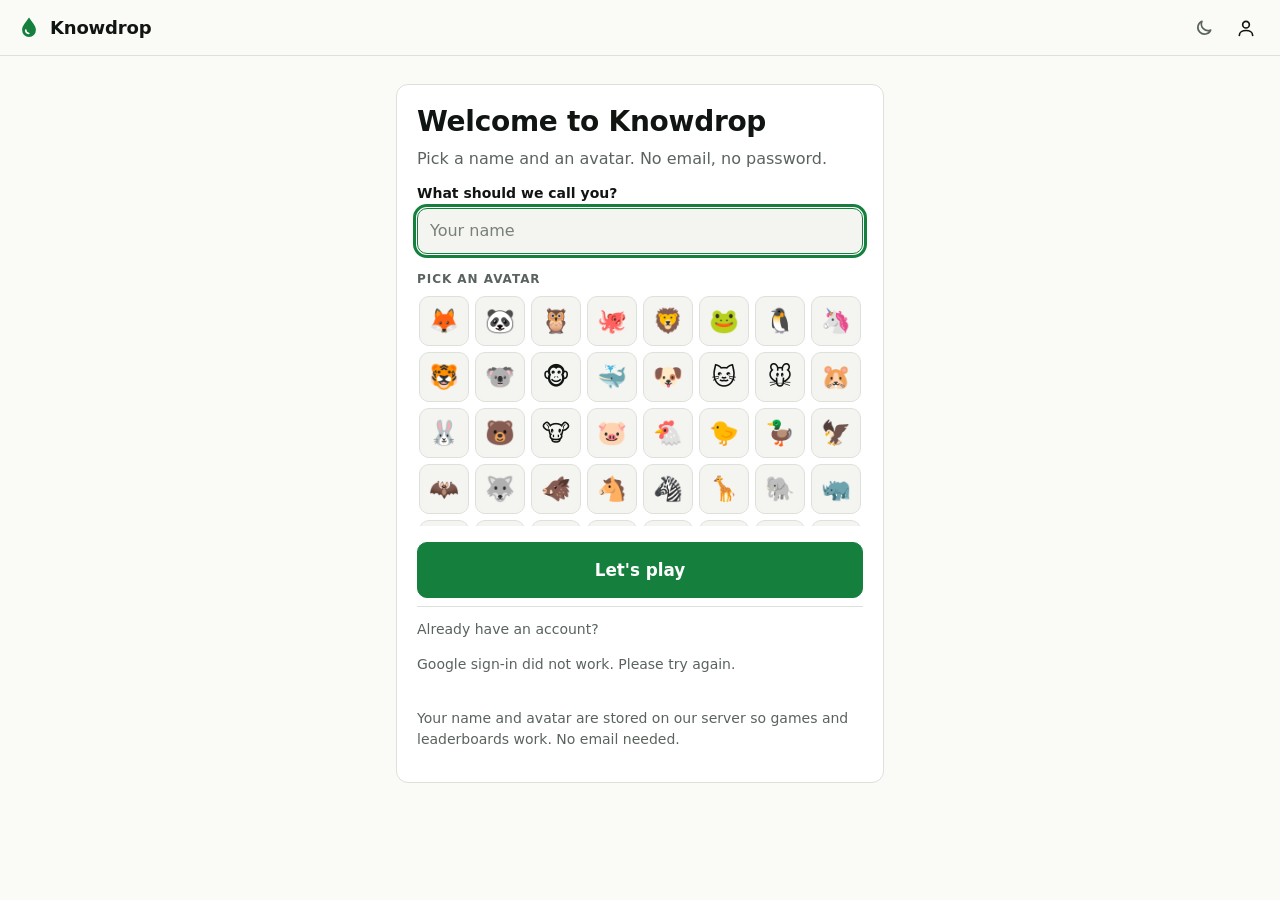
==== commit d024f031: "Web app /game: 2026-11-22 01:47" ====
--- a/game/index.html
+++ b/game/index.html
@@ -17,8 +17,8 @@
         } catch (e) {}
       })();
     </script>
-    <script type="module" crossorigin src="/game/assets/index-zWOTCb2w.js"></script>
-    <link rel="stylesheet" crossorigin href="/game/assets/index-BlbqKp4A.css">
+    <script type="module" crossorigin src="/game/assets/index-2VNvwiU3.js"></script>
+    <link rel="stylesheet" crossorigin href="/game/assets/index-v8AhMyoK.css">
   </head>
   <body>
     <div id="root"></div>
--- a/game/assets/index-v8AhMyoK.css
+++ b/game/assets/index-v8AhMyoK.css
@@ -0,0 +1 @@
+:root{color-scheme:dark;--bg: #0c0f0d;--surface: #121613;--surface-2: #171c18;--surface-3: #1d231f;--surface-4: #242b26;--text: #eceFEC;--text-2: #9ba59e;--outline: #5f6a63;--hairline: #262d28;--primary: #22c55e;--on-primary: #052e16;--primary-container: #10261a;--on-primary-container: #bbf7d0;--correct: #22c55e;--on-correct: #052e16;--correct-container: #10261a;--wrong: #f87171;--on-wrong: #2b0505;--wrong-container: #2a1313;--gold: #facc15;--flame: #f97316;--coin: #60a5fa;--timer-safe: #eceFEC;--timer-warn: #fbbf24;--timer-danger: #f87171;--focus: #86efac;--backdrop: rgba(0, 0, 0, .6);--init-bg-l: 24%;--init-fg-l: 82%;--r-card: 12px;--r-btn: 10px;--r-chip: 8px;--font: system-ui, -apple-system, "Segoe UI", Roboto, "Helvetica Neue", Arial, "Noto Sans", sans-serif, "Apple Color Emoji", "Segoe UI Emoji", "Noto Color Emoji";--mono: ui-monospace, SFMono-Regular, Menlo, Consolas, "Liberation Mono", monospace}@media (prefers-color-scheme: light){:root:not([data-theme]){color-scheme:light;--bg: #fafaf7;--surface: #ffffff;--surface-2: #f4f5f1;--surface-3: #eef0eb;--surface-4: #e7eae4;--text: #111512;--text-2: #5a635d;--outline: #8a938c;--hairline: #dde1db;--primary: #15803d;--on-primary: #ffffff;--primary-container: #e6f6eb;--on-primary-container: #14532d;--correct: #15803d;--on-correct: #ffffff;--correct-container: #e6f6eb;--wrong: #dc2626;--on-wrong: #ffffff;--wrong-container: #fdecec;--gold: #b45309;--flame: #ea580c;--coin: #2563eb;--timer-safe: #111512;--timer-warn: #b45309;--timer-danger: #dc2626;--focus: #15803d;--backdrop: rgba(17, 21, 18, .45);--init-bg-l: 88%;--init-fg-l: 26%}}:root[data-theme=light]{color-scheme:light;--bg: #fafaf7;--surface: #ffffff;--surface-2: #f4f5f1;--surface-3: #eef0eb;--surface-4: #e7eae4;--text: #111512;--text-2: #5a635d;--outline: #8a938c;--hairline: #dde1db;--primary: #15803d;--on-primary: #ffffff;--primary-container: #e6f6eb;--on-primary-container: #14532d;--correct: #15803d;--on-correct: #ffffff;--correct-container: #e6f6eb;--wrong: #dc2626;--on-wrong: #ffffff;--wrong-container: #fdecec;--gold: #b45309;--flame: #ea580c;--coin: #2563eb;--timer-safe: #111512;--timer-warn: #b45309;--timer-danger: #dc2626;--focus: #15803d;--backdrop: rgba(17, 21, 18, .45);--init-bg-l: 88%;--init-fg-l: 26%}:root[data-theme=dark]{color-scheme:dark}*,*:before,*:after{box-sizing:border-box}html{-webkit-text-size-adjust:100%;text-size-adjust:100%}body{margin:0;background:var(--bg);color:var(--text);font-family:var(--font);font-size:16px;line-height:1.5;font-weight:400;-webkit-font-smoothing:antialiased;min-height:100vh;min-height:100dvh}h1,h2,h3{margin:0 0 .5rem;font-weight:600;line-height:1.2;letter-spacing:-.01em}h1{font-size:1.75rem}h2{font-size:1.25rem}h3{font-size:1.05rem}p{margin:0 0 .75rem}a{color:var(--primary);text-decoration-thickness:1px;text-underline-offset:3px}strong{font-weight:600}img{max-width:100%}button,input,select,textarea{font:inherit;color:inherit}ol,ul{margin:0;padding:0;list-style:none}fieldset{margin:0;padding:0;border:0;min-width:0}legend{padding:0}:focus-visible{outline:3px solid var(--focus);outline-offset:2px;border-radius:6px}.muted{color:var(--text-2)}.small{font-size:.875rem}.center{text-align:center}.mono{font-family:var(--mono);letter-spacing:.04em}.label{font-size:.75rem;font-weight:600;letter-spacing:.08em;text-transform:uppercase;color:var(--text-2);margin:1rem 0 .4rem}.empty{padding:1.25rem 0;text-align:center}.skip-link{position:absolute;left:8px;top:-60px;background:var(--surface);border:1px solid var(--outline);border-radius:var(--r-btn);padding:8px 12px;z-index:100}.skip-link:focus{top:8px}.header{position:sticky;top:0;z-index:20;display:flex;align-items:center;justify-content:space-between;gap:12px;height:56px;padding:0 max(16px,env(safe-area-inset-left));background:color-mix(in srgb,var(--bg) 92%,transparent);backdrop-filter:blur(8px);border-bottom:1px solid var(--hairline)}.brand{display:inline-flex;align-items:center;gap:8px;color:var(--text);font-weight:600;font-size:1.125rem;text-decoration:none;letter-spacing:-.01em}.header-actions{display:flex;align-items:center;gap:4px}.header-profile{display:inline-flex;align-items:center;gap:8px;height:44px;padding:0 8px;border-radius:var(--r-btn);color:var(--text);text-decoration:none}.header-profile:hover{background:var(--surface-3)}.header-name{max-width:120px;overflow:hidden;text-overflow:ellipsis;white-space:nowrap;font-size:.9rem}@media (max-width: 420px){.header-name{display:none}}#root{display:flex;flex-direction:column;min-height:100vh;min-height:100dvh}.main{outline:none;flex:1 0 auto}.main-full{min-height:100vh}.page{max-width:760px;margin:0 auto;padding:20px 16px 64px}.page-wide{max-width:1080px}.page-narrow{max-width:520px}.page-title{margin-bottom:1rem}.back-link{display:inline-flex;align-items:center;gap:4px;margin:0 0 12px -4px;padding:6px 8px;border-radius:var(--r-btn);color:var(--text-2);text-decoration:none;font-size:.9rem}.back-link:hover{background:var(--surface-3);color:var(--text)}.section-head{display:flex;align-items:center;justify-content:space-between;gap:12px;margin-bottom:4px}.section-head h2,.section-head h3{margin:0}.summary-row{display:flex;align-items:center;justify-content:space-between;gap:12px}.summary-text{margin:0;font-weight:600}.card{background:var(--surface);border:1px solid var(--hairline);border-radius:var(--r-card);padding:20px;margin-bottom:16px}.card>h1:first-child,.card>h2:first-child{margin-top:0}.guest{margin-top:8px}.picture-card{position:relative;display:block;width:100%;aspect-ratio:16 / 10;padding:0;overflow:hidden;border:1px solid var(--hairline);border-radius:var(--r-card);background:var(--surface-3);color:#fff;text-align:left;text-decoration:none;cursor:pointer;isolation:isolate}.picture-card-tall{aspect-ratio:16 / 9}.picture-card-img{position:absolute;inset:0;width:100%;height:100%;object-fit:cover;transition:transform .4s ease}.picture-card:hover .picture-card-img{transform:scale(1.03)}.picture-card-scrim{position:absolute;inset:0;background:linear-gradient(to top,#000000c7,#00000059 45%,#0000 75%)}.picture-card-text{position:absolute;left:0;right:0;bottom:0;display:flex;flex-direction:column;gap:2px;padding:16px}.picture-card-title{font-size:1.25rem;font-weight:600;letter-spacing:-.01em}.picture-card-body{font-size:.9rem;opacity:.92;max-width:34ch}.notice{display:flex;align-items:center;justify-content:space-between;gap:12px;padding:12px 14px;margin:0 0 12px;border:1px solid var(--hairline);border-radius:var(--r-btn);background:var(--surface-2)}.notice-error{border-color:var(--wrong);background:var(--wrong-container)}.notice-warn{border-color:var(--timer-warn)}.spinner-wrap{display:flex;align-items:center;justify-content:center;gap:12px;padding:32px 0}.spinner{width:22px;height:22px;border:3px solid var(--hairline);border-top-color:var(--primary);border-radius:50%;animation:spin .8s linear infinite}.spinner-sm{width:14px;height:14px;border-width:2px}@keyframes spin{to{transform:rotate(360deg)}}.badge{display:inline-block;margin-left:6px;padding:1px 8px;border:1px solid var(--hairline);border-radius:var(--r-chip);font-size:.72rem;font-weight:600;letter-spacing:.02em;color:var(--text-2);vertical-align:middle;white-space:nowrap}.badge-host{color:var(--primary);border-color:var(--primary)}.badge-team{color:var(--coin);border-color:var(--coin)}.badge-gold{color:var(--gold);border-color:var(--gold)}.avatar{display:inline-flex;align-items:center;justify-content:center;flex:none;border-radius:50%;background:var(--surface-3);border:1px solid var(--hairline);line-height:1}.avatar-initials{background:hsl(var(--hue) 38% var(--init-bg-l));color:hsl(var(--hue) 60% var(--init-fg-l));border-color:transparent;font-weight:600;letter-spacing:.02em}.avatar-grid{display:grid;grid-template-columns:repeat(auto-fill,minmax(46px,1fr));gap:6px;margin-bottom:16px;max-height:232px;overflow-y:auto;padding:2px}.avatar-choice{aspect-ratio:1;font-size:1.5rem;line-height:1;background:var(--surface-2);border:1px solid var(--hairline);border-radius:var(--r-btn);cursor:pointer}.avatar-choice:hover{border-color:var(--outline)}.avatar-choice-on{border:2px solid var(--primary);background:var(--primary-container)}.toasts{position:fixed;left:50%;bottom:max(16px,env(safe-area-inset-bottom));transform:translate(-50%);z-index:90;display:flex;flex-direction:column;gap:8px;width:min(92vw,440px);pointer-events:none}.toast{pointer-events:auto;display:flex;align-items:center;justify-content:space-between;gap:12px;padding:12px 14px;background:var(--surface-4);border:1px solid var(--outline);border-radius:var(--r-btn);animation:toast-in .22s ease both}.toast-error{border-color:var(--wrong)}.toast-success{border-color:var(--primary)}.toast-close{background:none;border:0;font-size:1.25rem;line-height:1;color:var(--text-2);cursor:pointer;padding:0 4px}@keyframes toast-in{0%{opacity:0;transform:translateY(8px)}}.consent{position:fixed;left:50%;bottom:12px;transform:translate(-50%);width:min(94vw,640px);z-index:80;background:var(--surface);border:1px solid var(--outline);border-radius:var(--r-card);padding:14px 16px;display:flex;align-items:center;gap:16px}.consent p{margin:0;font-size:.9rem}.consent-actions{display:flex;gap:8px;flex:none}@media (max-width: 560px){.consent{flex-direction:column;align-items:stretch}.consent-actions .btn{flex:1}}.ad-banner{flex:none;width:100%;max-width:760px;margin:0 auto;padding:6px 16px 10px;text-align:center}.ad-banner .ad-label{margin-bottom:2px}.ad-banner-unit{width:100%;min-height:50px;max-height:100px;overflow:hidden}.ad-banner:has(.ad-banner-unit[data-ad-status=unfilled]){display:none}.ad-label{display:block;font-size:.7rem;letter-spacing:.08em;text-transform:uppercase;color:var(--text-2);margin-bottom:4px}@media (prefers-reduced-motion: reduce){*,*:before,*:after{animation-duration:.01ms!important;animation-iteration-count:1!important;transition-duration:.01ms!important;scroll-behavior:auto!important}}.btn{display:inline-flex;align-items:center;justify-content:center;gap:8px;min-height:44px;padding:0 18px;border:1px solid var(--hairline);border-radius:var(--r-btn);background:var(--surface);color:var(--text);font-weight:600;font-size:.95rem;line-height:1.2;text-decoration:none;cursor:pointer;transition:background .12s ease,border-color .12s ease}.btn:hover:not(:disabled){background:var(--surface-3);border-color:var(--outline)}.btn:disabled{opacity:.5;cursor:not-allowed}.btn-primary{background:var(--primary);border-color:var(--primary);color:var(--on-primary)}.btn-primary:hover:not(:disabled){background:var(--primary);border-color:var(--primary);filter:brightness(1.08)}.btn-ghost{background:transparent;border-color:transparent;color:var(--text-2)}.btn-ghost:hover:not(:disabled){background:var(--surface-3);border-color:transparent;color:var(--text)}.btn-danger{color:var(--wrong);border-color:var(--wrong);background:transparent}.btn-danger:hover:not(:disabled){background:var(--wrong-container);border-color:var(--wrong)}.btn-sm{min-height:36px;padding:0 12px;font-size:.875rem}.btn-lg{min-height:56px;font-size:1.05rem;padding:0 24px}.btn-block{display:flex;width:100%;margin-top:12px}.icon-btn{display:inline-flex;align-items:center;justify-content:center;width:40px;height:40px;padding:0;border:0;border-radius:var(--r-btn);background:transparent;color:var(--text-2);font-size:1.4rem;line-height:1;cursor:pointer}.icon-btn:hover:not(:disabled){background:var(--surface-3);color:var(--text)}.icon-btn:disabled{opacity:.35;cursor:not-allowed}.link-btn{background:none;border:0;padding:0;color:var(--primary);text-decoration:underline;cursor:pointer}.field{display:block;margin-bottom:14px}.field-head{display:flex;justify-content:space-between;align-items:baseline;margin-bottom:4px}.field-head label,span.field-head{font-size:.875rem;font-weight:600}.field-counter{font-size:.75rem;color:var(--text-2)}.field-msg{margin:4px 0 0;font-size:.8125rem;color:var(--text-2)}.field-msg-error{color:var(--wrong)}.input{display:block;width:100%;min-height:46px;padding:10px 12px;border:1px solid var(--outline);border-radius:var(--r-btn);background:var(--surface-2);color:var(--text)}.input::placeholder{color:var(--text-2);opacity:.8}.input:hover{border-color:var(--text-2)}.input:focus-visible{outline:3px solid var(--focus);outline-offset:1px;border-color:var(--primary)}.field-error .input{border-color:var(--wrong)}.textarea{resize:vertical;line-height:1.4;min-height:80px}.input-code{text-transform:uppercase;letter-spacing:.35em;font-size:1.75rem;font-weight:600;text-align:center;font-family:var(--mono)}select.input{appearance:auto}.check-inline{display:inline-flex;align-items:center;gap:8px;font-size:.875rem}.check-inline input{width:18px;height:18px;accent-color:var(--primary)}.segmented{display:flex;flex-wrap:wrap;gap:8px}.segmented-stacked{flex-direction:column}.segment{display:flex;flex-direction:column;align-items:flex-start;justify-content:center;gap:2px;flex:1 1 auto;min-height:44px;padding:8px 14px;border:1px solid var(--hairline);border-radius:var(--r-btn);background:var(--surface);text-align:left;cursor:pointer}.segment:hover:not(:disabled){border-color:var(--outline)}.segment-on,.segment-on:hover:not(:disabled){border:2px solid var(--primary);padding:7px 13px;background:var(--primary-container)}.segment-label{font-weight:600;display:inline-flex;align-items:center;gap:6px}.segment-desc{font-size:.8125rem;color:var(--text-2)}.seg-row{display:flex;gap:8px;margin-bottom:16px}.seg-row .segment{flex-direction:row;align-items:center;justify-content:center;flex:1}.chip-row{display:flex;flex-wrap:wrap;gap:8px}.chip{min-height:36px;padding:0 12px;border:1px solid var(--hairline);border-radius:var(--r-chip);background:var(--surface);cursor:pointer;font-size:.9rem}.chip:hover:not(:disabled){border-color:var(--outline)}.chip-on{border-color:var(--primary);background:var(--primary-container);color:var(--on-primary-container);font-weight:600}.switch-row{display:flex;align-items:center;justify-content:space-between;gap:16px;padding:10px 0;border-top:1px solid var(--hairline)}.switch-text{display:flex;flex-direction:column}.switch-text label{font-weight:600}.switch{position:relative;flex:none;width:48px;height:28px;border:1px solid var(--outline);border-radius:14px;background:var(--surface-3);cursor:pointer;padding:0}.switch-knob{position:absolute;top:3px;left:3px;width:20px;height:20px;border-radius:50%;background:var(--text-2);transition:transform .16s ease,background .16s ease}.switch-on{background:var(--primary);border-color:var(--primary)}.switch-on .switch-knob{transform:translate(20px);background:var(--on-primary)}.radio{width:20px;height:20px;flex:none;accent-color:var(--primary);cursor:pointer}.modal-backdrop{position:fixed;inset:0;z-index:60;display:flex;align-items:center;justify-content:center;padding:16px;background:var(--backdrop)}.modal{display:flex;flex-direction:column;width:min(100%,480px);max-height:min(90vh,900px);background:var(--surface);border:1px solid var(--outline);border-radius:var(--r-card);outline:none}.modal-wide{width:min(100%,760px)}.modal-head{display:flex;align-items:center;justify-content:space-between;padding:14px 16px 6px 20px}.modal-head h2{margin:0}.modal-body{padding:8px 20px 16px;overflow-y:auto}.modal-foot{display:flex;justify-content:flex-end;gap:8px;padding:12px 20px;border-top:1px solid var(--hairline)}@media (max-width: 560px){.modal-backdrop{align-items:flex-end;padding:0}.modal{width:100%;max-height:92vh;border-radius:var(--r-card) var(--r-card) 0 0}}.cred-row{margin-bottom:12px}.cred-value{display:flex;align-items:center;gap:8px}.cred-code{flex:1;min-width:0;padding:10px 12px;background:var(--surface-2);border:1px solid var(--hairline);border-radius:var(--r-btn);overflow-wrap:anywhere;font-size:1rem}.home-head{margin-bottom:20px}.home-head h1{font-size:2rem;margin-bottom:4px}.home-grid{display:grid;grid-template-columns:repeat(2,1fr);gap:16px}@media (max-width: 640px){.home-grid{grid-template-columns:1fr}.picture-card{aspect-ratio:16 / 9}}.home-links{margin-top:28px;text-align:center}.google-button{min-height:44px;margin:8px 0 12px}.guest-google{margin-top:8px;padding-top:12px;border-top:1px solid var(--hairline)}.open-games{margin-top:28px}.open-list{display:flex;flex-direction:column;gap:0}.open-row{display:flex;align-items:center;justify-content:space-between;gap:12px;padding:14px 16px;margin-bottom:8px}.host-layout{display:grid;grid-template-columns:minmax(0,1fr);gap:16px}.host-side{position:sticky;bottom:0;padding:12px 0 8px;background:linear-gradient(to top,var(--bg) 70%,transparent);z-index:5}.host-side .btn-block{margin-top:0}.pin-row{display:flex;align-items:flex-end;gap:12px;margin-top:12px}.pin-row .field{flex:1;margin-bottom:0}.pin-row .btn{margin-bottom:2px}.topic-grid{display:grid;grid-template-columns:repeat(auto-fill,minmax(104px,1fr));gap:10px}.topic{position:relative;display:flex;flex-direction:column;align-items:stretch;padding:0;overflow:hidden;border:1px solid var(--hairline);border-radius:var(--r-card);background:var(--surface-2);cursor:pointer;text-align:center}.topic:hover{border-color:var(--outline)}.topic img{width:100%;aspect-ratio:4 / 3;object-fit:cover;display:block;background:var(--surface-3)}.topic-emoji{display:flex;align-items:center;justify-content:center;aspect-ratio:4 / 3;font-size:2rem;background:var(--surface-3)}.topic-label{padding:6px 6px 8px;font-size:.8125rem;font-weight:600;line-height:1.2}.topic-on{border:2px solid var(--primary)}.topic-on .topic-label{background:var(--primary-container);color:var(--on-primary-container);padding:5px 5px 7px}.subs-list{margin-top:8px}.profile-head{display:flex;align-items:center;gap:16px;margin-bottom:16px}.profile-name{font-size:1.25rem}.stats{display:grid;grid-template-columns:repeat(auto-fill,minmax(130px,1fr));gap:12px;margin:0}.stats div{padding:12px;border:1px solid var(--hairline);border-radius:var(--r-btn)}.stats dt{font-size:.75rem;color:var(--text-2)}.stats dd{margin:2px 0 0;font-size:1.4rem;font-weight:600;font-variant-numeric:tabular-nums}.admin-bar{display:flex;justify-content:flex-end;gap:8px;margin-bottom:12px}.admin-cols{display:grid;grid-template-columns:minmax(0,1fr);gap:20px}@media (min-width: 900px){.admin-cols{grid-template-columns:minmax(0,1fr) 340px;align-items:start}}.set-list{display:flex;flex-direction:column}.admin-cols h2{margin-top:24px}.set-card{display:flex;flex-wrap:wrap;align-items:center;justify-content:space-between;gap:12px;padding:16px;margin-bottom:10px}.set-main{flex:1 1 260px;min-width:0}.set-title{font-weight:600;font-size:1.1rem;color:var(--text);text-decoration:none}.set-title:hover{text-decoration:underline}.set-desc{margin:2px 0}.set-actions{display:flex;flex-wrap:wrap;gap:6px}.admin-set-head{display:flex;flex-wrap:wrap;align-items:flex-start;justify-content:space-between;gap:12px;margin-bottom:12px}.admin-set-head .page-title{margin-bottom:0}.admin-set-actions{display:flex;gap:8px;flex-wrap:wrap}.subs{margin-top:12px}.subrows{display:grid;gap:8px;margin-top:8px}.subrows-label{margin-top:6px}.subrow{position:relative;display:flex;align-items:center;width:100%;min-height:76px;padding:12px 14px;overflow:hidden;text-align:left;color:#fff;background:#234;border:2px solid transparent;border-radius:var(--r-card);cursor:pointer}.subrow-bg{position:absolute;inset:0;width:100%;height:100%;object-fit:cover}.subrow-shade{position:absolute;inset:0;background:linear-gradient(90deg,#000000b8,#00000026)}.subrow-all .subrow-shade{background:linear-gradient(90deg,#0009,#0000001f)}.subrow-all .subrow-title{font-weight:700}.subrow-text{position:relative;flex:1;display:grid;gap:2px}.subrow-title{font-size:1rem}.subrow-count{font-size:.8rem;opacity:.85}.subrow .badge{position:relative;margin-left:8px}.subrow-check{position:relative;margin-left:10px;font-weight:700}.subrow:hover{filter:brightness(1.08)}.subrow:focus-visible{outline:3px solid #fff;outline-offset:2px}.subrow-on{border-color:#22c55e}.badge-new{background:#dc2626;color:#fff}.qv-audio{width:100%;margin:4px 0 8px}.room-bar{display:flex;align-items:center;justify-content:space-between;gap:8px;margin-bottom:12px}.lobby-top{display:grid;grid-template-columns:1fr auto;gap:16px;align-items:stretch}.code-card{text-align:center;margin-bottom:16px}.code-card .label{margin-top:0}.code-big{font-family:var(--mono);font-size:clamp(2.75rem,12vw,4.25rem);font-weight:600;letter-spacing:.22em;padding-left:.22em;line-height:1.1;margin:4px 0}.pin-badge{display:inline-block;margin:0 0 8px;padding:2px 12px;border:1px solid var(--coin);border-radius:var(--r-chip);color:var(--coin);font-weight:600}.code-actions{display:flex;justify-content:center;flex-wrap:wrap;gap:8px}.qr-card{display:flex;align-items:center;justify-content:center;padding:12px;background:#fff;border-color:var(--hairline)}.qr{display:block;border-radius:6px}@media (max-width: 560px){.lobby-top{grid-template-columns:1fr}.qr-card{justify-self:center}}.player-list{display:flex;flex-direction:column}.player-row{display:flex;align-items:center;gap:12px;min-height:52px;border-top:1px solid var(--hairline)}.player-row:first-child{border-top:0}.player-row-offline{opacity:.55}.player-name{flex:1;min-width:0;font-weight:600;overflow-wrap:anywhere}.ready-mark{display:inline-flex;align-items:center;gap:4px;color:var(--primary);font-size:.875rem;font-weight:600}.lobby-actions{margin:4px 0 0}.lobby-actions .btn-block{margin-top:0}.countdown{text-align:center;padding:72px 0}.countdown-number{font-size:clamp(6rem,30vw,12rem);font-weight:600;line-height:1;font-variant-numeric:tabular-nums;animation:pop 1s ease both}@keyframes pop{0%{transform:scale(1.25);opacity:0}25%{transform:scale(1);opacity:1}to{opacity:.85}}.play{max-width:720px;margin:0 auto}.play-head{display:flex;align-items:center;justify-content:space-between;gap:8px;margin-bottom:10px;min-height:40px}.play-round{display:flex;align-items:center;flex-wrap:wrap;gap:4px}.timer{height:6px;margin-bottom:18px;border-radius:3px;background:var(--surface-3);overflow:hidden}.timer-fill{height:100%;width:100%;transform-origin:left center;transition:transform .11s linear,background-color .3s ease}.timer-safe{background:var(--timer-safe)}.timer-warn{background:var(--timer-warn)}.timer-danger{background:var(--timer-danger)}.timer-paused{opacity:.4}.qv-picture{margin:0 0 16px;display:flex;justify-content:center;background:var(--surface-3);border:1px solid var(--hairline);border-radius:var(--r-card);overflow:hidden}.qv-picture img{display:block;width:100%;max-height:300px;object-fit:contain;transition:filter .2s linear}.qv-text{margin:0 0 18px;font-size:1.4rem;line-height:1.3;font-weight:600;letter-spacing:-.2px;overflow-wrap:anywhere}.qv-answers{display:grid;grid-template-columns:1fr;gap:10px}.answer{position:relative;display:flex;align-items:center;gap:14px;width:100%;min-height:60px;padding:10px 14px;border:1.5px solid var(--hairline);border-radius:var(--r-btn);background:var(--surface);text-align:left;font-size:1.0625rem;font-weight:500;cursor:pointer;transition:border-color .12s ease,background .12s ease,opacity .2s ease}.answer:disabled{cursor:default}.answer:hover:not(:disabled){border-color:var(--outline);background:var(--surface-2)}.answer:active:not(:disabled){background:var(--surface-3)}.answer-letter{display:inline-flex;align-items:center;justify-content:center;flex:none;width:32px;height:32px;border:1.5px solid var(--outline);border-radius:var(--r-chip);font-weight:600;font-size:.9rem;color:var(--text-2)}.answer-text{flex:1;min-width:0;overflow-wrap:anywhere}.answer-mark{flex:none}.answer-picked{border-color:var(--primary);background:var(--primary-container)}.answer-picked .answer-letter{border-color:var(--primary);color:var(--primary)}.answer-correct{border:2px solid var(--correct);background:var(--correct-container)}.answer-correct .answer-letter{background:var(--correct);border-color:var(--correct);color:var(--on-correct)}.answer-correct .answer-mark{color:var(--correct)}.answer-wrong{border:2px solid var(--wrong);background:var(--wrong-container)}.answer-wrong .answer-letter{background:var(--wrong);border-color:var(--wrong);color:var(--on-wrong)}.answer-wrong .answer-mark{color:var(--wrong)}.answer-dim{opacity:.5}.answer-idle:disabled,.answer-picked:disabled{opacity:1}.play-status{min-height:56px;margin:14px 0 6px}.result-line{padding:12px 14px;border:1px solid var(--hairline);border-left-width:4px;border-radius:var(--r-btn);background:var(--surface)}.result-right{border-left-color:var(--correct)}.result-wrong{border-left-color:var(--wrong)}.result-points{color:var(--correct);font-variant-numeric:tabular-nums}.fun-fact{margin:6px 0 0;font-size:.9375rem;color:var(--text-2)}.fun-fact .label{display:inline;margin:0 6px 0 0}.board{position:relative;margin:8px 0 12px;border:1px solid var(--hairline);border-radius:var(--r-card);background:var(--surface);overflow:hidden}.board-row{position:relative;display:flex;align-items:center;gap:10px;min-height:52px;padding:8px 14px;background:var(--surface);border-top:1px solid var(--hairline)}.board-row:first-child{border-top:0}.board-row-me{background:var(--primary-container)}.board-row-out{opacity:.55}.board-row-offline .board-name{opacity:.6}.board-rank{width:20px;text-align:center;color:var(--text-2);font-weight:600;font-variant-numeric:tabular-nums}.board-name{flex:1;min-width:0;font-weight:600;overflow:hidden;text-overflow:ellipsis;white-space:nowrap}.board-mark{display:inline-flex;color:var(--primary)}.board-mark .crown-mark{color:var(--gold)}.board-gain{color:var(--correct);font-weight:600;font-size:.875rem;font-variant-numeric:tabular-nums;animation:gain .7s ease both}@keyframes gain{0%{opacity:0;transform:translateY(6px)}}.board-score{min-width:64px;text-align:right;font-weight:600;font-size:1.1rem;font-variant-numeric:tabular-nums}.reaction-bar{display:flex;flex-wrap:wrap;justify-content:center;gap:6px;margin:6px 0}.reaction-btn{width:44px;height:44px;font-size:1.4rem;line-height:1;border:1px solid var(--hairline);border-radius:var(--r-btn);background:var(--surface);cursor:pointer}.reaction-btn:hover{background:var(--surface-3);border-color:var(--outline)}.reaction-btn:active{transform:scale(.92)}.reaction-float{position:fixed;left:0;right:0;bottom:0;height:60vh;pointer-events:none;z-index:30;overflow:hidden}.reaction-bubble{position:absolute;bottom:0;display:inline-flex;flex-direction:column;align-items:center;animation:float-up 3.1s ease-out both}.reaction-emoji{font-size:2.4rem;line-height:1}.reaction-name{margin-top:2px;padding:0 8px;font-size:.75rem;font-weight:600;background:var(--surface-4);border:1px solid var(--hairline);border-radius:var(--r-chip);max-width:120px;overflow:hidden;text-overflow:ellipsis;white-space:nowrap}@keyframes float-up{0%{transform:translateY(0) scale(.7);opacity:0}12%{opacity:1;transform:translateY(-30px) scale(1)}to{transform:translateY(-48vh) scale(1);opacity:0}}.pause-panel{display:flex;flex-direction:column;align-items:center;text-align:center;gap:4px;padding:48px 16px;margin-bottom:16px;border:1px solid var(--hairline);border-radius:var(--r-card);background:var(--surface)}.pause-panel h2{margin-bottom:4px}.pause-panel .btn{margin-top:12px}.pause-count{font-size:2.5rem}.pause-panel-large{border:0;background:transparent}.pause-panel-large h2{font-size:clamp(2rem,5vw,4rem)}.pause-panel-large p{font-size:clamp(1.1rem,2vw,1.75rem)}.podium-title{text-align:center;font-size:clamp(1.6rem,5vw,2.2rem);margin-bottom:18px}.podium-list{display:flex;flex-direction:column;gap:10px}.podium-row{display:flex;align-items:center;gap:12px;padding:12px 16px;border:1px solid var(--hairline);border-radius:var(--r-card);background:var(--surface);animation:rise .7s cubic-bezier(.2,.8,.2,1) both}.podium-row-first{border:2px solid var(--gold);background:var(--surface-2)}.podium-row-me{background:var(--primary-container)}.podium-medal{width:32px;text-align:center;font-size:1.6rem;font-weight:600;line-height:1}.podium-name{flex:1;min-width:0;display:flex;flex-direction:column;font-weight:600;font-size:1.05rem;overflow-wrap:anywhere}.podium-who{display:flex;align-items:center;flex-wrap:wrap;gap:4px 6px}.podium-who .badge{margin-left:0}.podium-meta{display:inline-flex;align-items:center;gap:4px;font-size:.8125rem;font-weight:400;color:var(--text-2)}.podium-score{font-size:1.5rem;font-weight:600;font-variant-numeric:tabular-nums}.podium-teams{margin-top:24px}@keyframes rise{0%{opacity:0;transform:translateY(28px)}}.podium-actions{margin-top:20px}.podium-actions .btn-block{margin-top:0;margin-bottom:10px}.solo-result{max-width:520px;margin:0 auto;text-align:center}.solo-score{font-size:4rem;font-weight:600;line-height:1.1;font-variant-numeric:tabular-nums}.solo-result .btn-block{margin-bottom:8px}.editor-bar{display:flex;flex-wrap:wrap;align-items:center;justify-content:space-between;gap:10px;padding:10px 14px;margin-bottom:12px;border:1px solid var(--hairline);border-radius:var(--r-card);background:var(--surface);position:sticky;top:60px;z-index:10}.editor-bar-actions{display:flex;flex-wrap:wrap;gap:6px}.status{display:inline-flex;align-items:center;gap:8px;font-size:.9rem;font-weight:600;color:var(--text-2)}.status-saved{color:var(--primary)}.status-error,.status-invalid{color:var(--wrong)}.meta-details{margin-bottom:12px;border:1px solid var(--hairline);border-radius:var(--r-card);background:var(--surface);padding:0 14px}.meta-details summary{min-height:44px;display:flex;align-items:center;cursor:pointer;font-weight:600}.meta-grid{padding-bottom:8px}.editor-cols{display:grid;grid-template-columns:minmax(0,1fr);gap:16px;align-items:start}@media (min-width: 960px){.editor-cols{grid-template-columns:minmax(300px,380px) minmax(0,1fr)}.qlist{position:sticky;top:130px}.qrows{max-height:calc(100vh - 330px);overflow-y:auto}}.qlist{padding:12px;border:1px solid var(--hairline);border-radius:var(--r-card);background:var(--surface)}.qlist-drop{border-color:var(--primary);background:var(--primary-container)}.qlist-tools{display:flex;flex-direction:column;gap:8px;margin-bottom:10px}.qlist-buttons{display:flex;flex-wrap:wrap;gap:6px}.search{position:relative;display:flex;align-items:center}.search svg{position:absolute;left:12px;color:var(--text-2);pointer-events:none}.search .input{padding-left:36px}.qlist-hint{margin:10px 0 0}.qrows{display:flex;flex-direction:column;gap:4px}.qrow{display:flex;align-items:center;border:1px solid var(--hairline);border-radius:var(--r-btn);background:var(--surface)}.qrow-on{border:2px solid var(--primary);background:var(--primary-container)}.qrow-over{border-top:3px solid var(--primary)}.qrow-handle{display:flex;padding-left:6px;color:var(--text-2);cursor:grab}.qrow-main{flex:1;min-width:0;display:flex;align-items:center;gap:8px;min-height:44px;padding:4px 6px;border:0;background:none;text-align:left;cursor:pointer}.qrow-num{flex:none;min-width:24px;color:var(--text-2);font-size:.8125rem;font-variant-numeric:tabular-nums}.qrow-thumb{flex:none;width:36px;height:28px;object-fit:cover;border-radius:4px;border:1px solid var(--hairline)}.qrow-title{flex:1;min-width:0;overflow:hidden;text-overflow:ellipsis;white-space:nowrap;font-size:.9375rem}.qrow-meta{flex:none;padding:0 6px;border:1px solid var(--hairline);border-radius:6px;color:var(--text-2);font-size:.75rem}.qrow-alert{flex:none;color:var(--wrong)}.qrow-actions{display:flex;flex:none}.qrow-actions .icon-btn{width:32px;height:36px}@media (max-width: 520px){.qrow-actions .icon-btn:nth-child(-n+2){display:none}}.editor-panel{padding:20px;border:1px solid var(--hairline);border-radius:var(--r-card);background:var(--surface);min-height:200px}.picture-field{margin-bottom:14px}.dropzone{display:flex;flex-direction:column;align-items:center;gap:6px;padding:22px 14px;border:2px dashed var(--outline);border-radius:var(--r-card);background:var(--surface-2);color:var(--text-2);text-align:center}.dropzone p{margin:0}.dropzone-on{border-color:var(--primary);background:var(--primary-container)}.picture-preview{display:flex;flex-direction:column;align-items:flex-start;gap:8px}.picture-preview img{max-height:220px;border-radius:var(--r-card);border:1px solid var(--hairline);background:var(--surface-3)}.picture-actions{display:flex;gap:6px}.answers-fieldset{margin-bottom:14px}.answer-edit{display:flex;flex-wrap:wrap;align-items:center;gap:10px;margin-bottom:8px}.answer-edit .input{flex:1;min-width:120px}.answer-edit-error .input{border-color:var(--wrong)}.answer-edit-msg{flex-basis:100%;margin:-2px 0 0 62px}.answers-foot{display:flex;align-items:center;flex-wrap:wrap;gap:12px}.preview{margin-top:8px;padding-top:12px;border-top:1px solid var(--hairline)}.preview-frame{padding:16px;border:1px dashed var(--outline);border-radius:var(--r-card);background:var(--bg);max-width:520px}.preview-frame .qv-text{font-size:1.15rem}.preview-frame .answer{min-height:48px}.import-text{font-family:var(--mono);font-size:.85rem;min-height:160px}.import-row{display:flex;align-items:center;flex-wrap:wrap;gap:16px;margin:10px 0}.skipped{margin-top:12px;padding:10px 12px;border:1px solid var(--hairline);border-radius:var(--r-btn);background:var(--surface-2);max-height:200px;overflow-y:auto;font-size:.875rem}.skipped h3{font-size:.9rem}.skipped ul{list-style:disc;padding-left:18px}.admin-who{display:flex;flex-wrap:wrap;align-items:center;justify-content:space-between;gap:8px 12px;margin-bottom:12px}.admin-who p{margin:0}.admin-tabs{display:flex;gap:4px;margin-bottom:16px;overflow-x:auto;border-bottom:1px solid var(--hairline)}.admin-tab{flex:0 0 auto;padding:10px 16px;color:var(--text-2);font:inherit;font-weight:600;background:none;border:0;border-bottom:3px solid transparent;cursor:pointer}.admin-tab:hover{color:var(--text)}.admin-tab:focus-visible{outline:2px solid var(--focus);outline-offset:-2px;border-radius:var(--r-chip)}.admin-tab-on{color:var(--text);border-bottom-color:var(--primary)}.team-email{display:flex;flex-wrap:wrap;align-items:center;gap:4px 0}.team-address{margin-right:6px;overflow-wrap:anywhere}.team-email .badge{margin-left:0;margin-right:6px}.team-role{width:auto;min-width:11rem}.dash{display:flex;flex-direction:column;gap:4px}.dash-bar{display:flex;flex-wrap:wrap;align-items:flex-end;justify-content:space-between;gap:8px 16px;margin-bottom:8px}.dash-switch{display:inline-flex;align-items:center;gap:8px;min-height:40px;font-size:.9rem;cursor:pointer}.dash-switch input{width:18px;height:18px}.dash-stale{opacity:.6;transition:opacity .15s}.dash-section{display:flex;flex-wrap:wrap;align-items:center;justify-content:space-between;gap:4px 12px;margin-top:24px}.dash-section h2{margin:0}.dash-section .badge{margin-left:0}.dash-body section>.segmented-wrap{margin:8px 0}.dash-tiles{display:grid;grid-template-columns:repeat(auto-fill,minmax(150px,1fr));gap:10px;margin:10px 0}.dash-tile{padding:12px 14px;background:var(--surface);border:1px solid var(--hairline);border-radius:var(--r-card)}.dash-tile-live{border-color:var(--primary)}.dash-tile-value{font-size:1.6rem;font-weight:700;font-variant-numeric:tabular-nums;line-height:1.2}.dash-tile-label{margin-top:2px;color:var(--text-2);font-size:.85rem}.dash-tile-sub{margin-top:4px;color:var(--text-2);font-size:.75rem}.dash-grid{display:grid;grid-template-columns:repeat(auto-fill,minmax(260px,1fr));gap:12px;margin:10px 0}.dash-card{padding:14px 16px;margin-bottom:0}.dash-body>section>.dash-card,.dash-body>.dash-card{margin-top:10px}.dash-card h3{margin:0 0 8px;font-size:1rem}.dash-kv{display:flex;justify-content:space-between;gap:12px;padding:3px 0;font-size:.92rem}.dash-ok{color:var(--correct)}.dash-warn{color:var(--timer-warn)}.dash-error{color:var(--wrong)}.dash-top{list-style:none;margin:0;padding:0}.dash-top li{display:flex;justify-content:space-between;gap:12px;padding:3px 0;border-bottom:1px solid var(--hairline);font-size:.9rem}.dash-top li:last-child{border-bottom:0}.dash-top-key{min-width:0;overflow-wrap:anywhere}.dash-top-count{font-variant-numeric:tabular-nums;font-weight:600}.dash-chart{display:block;width:100%;height:auto}.dash-chart .dash-barrect{fill:var(--primary)}.dash-axis{stroke:var(--outline);stroke-width:1}.dash-axis-label,.dash-axis-value{fill:var(--text-2);font-size:9px}.dash-table-wrap{margin-top:10px;overflow-x:auto}.dash-table{width:100%;border-collapse:collapse;font-size:.85rem;font-variant-numeric:tabular-nums}.dash-table th,.dash-table td{padding:5px 10px;text-align:right;white-space:nowrap;border-bottom:1px solid var(--hairline)}.dash-table th:first-child,.dash-table td:first-child{text-align:left}.dash-table thead th{color:var(--text-2);font-weight:600}.dash-table tbody th{font-weight:600}.dash-pill{display:inline-block;padding:1px 10px;border:1px solid var(--hairline);border-radius:999px;font-size:.75rem;font-weight:700}.dash-pill-bad{color:var(--wrong);border-color:var(--wrong);background:var(--wrong-container)}.dash-pill-warn{color:var(--timer-warn);border-color:var(--timer-warn)}.dash-pill-ok{color:var(--correct);border-color:var(--correct);background:var(--correct-container)}.dash-pill-info{color:var(--text-2)}.dash-disp-summary{display:inline-flex;gap:6px}.dash-disp-list{display:flex;flex-direction:column;gap:8px;margin:8px 0}.dash-disp{padding:12px 14px;border-left:4px solid var(--hairline)}.dash-disp-bad{border-left-color:var(--wrong)}.dash-disp-warn{border-left-color:var(--timer-warn)}.dash-disp-ok{border-left-color:var(--correct)}.dash-disp-head{display:flex;flex-wrap:wrap;align-items:center;justify-content:space-between;gap:6px 12px}.dash-disp p{margin:6px 0 0}.dash-disp-sides{display:flex;flex-wrap:wrap;gap:4px 24px;margin-top:6px;color:var(--text-2)}.dash-gaps{margin:0;padding-left:18px;font-size:.9rem}.dash-no1{border-color:var(--primary)}.dash-big{margin:0 0 8px;font-size:1.15rem;font-weight:700}.dash-topic-row{display:flex;flex-wrap:wrap;align-items:center;gap:4px 12px;padding:6px 0;border-bottom:1px solid var(--hairline)}.dash-topic-row:last-child{border-bottom:0}.dash-topic-text{flex:1 1 220px;min-width:0;overflow-wrap:anywhere}.dash-list{list-style:none;margin:0;padding:0}.dash-list li{padding:10px 0;border-bottom:1px solid var(--hairline)}.dash-list li:last-child{border-bottom:0}.dash-meta{color:var(--text-2);font-size:.8rem}.dash-meta .badge{margin-left:0;margin-right:6px}.dash-q{margin:4px 0;overflow-wrap:anywhere;white-space:pre-wrap}.dash-opt{color:var(--text-2);font-size:.88rem;overflow-wrap:anywhere}.dash-opt-right{color:var(--correct);font-weight:600}.dash-classic{margin-top:28px}@media (max-width: 600px){.dash-tiles{grid-template-columns:repeat(2,minmax(0,1fr))}.dash-grid{grid-template-columns:minmax(0,1fr)}.team-role{width:100%}}.dash-top-share{display:inline-block;min-width:3.2em;margin-left:8px;color:var(--text-2);font-size:.8rem;text-align:right}.geo-num{min-width:4.2em;text-align:right;font-variant-numeric:tabular-nums}.geo-table th,.geo-table td{white-space:normal}.geo-table tbody th{overflow-wrap:anywhere}.geo-bar-col{width:28%;min-width:80px}.geo-bar{display:block;height:8px;background:var(--hairline);border-radius:99px;overflow:hidden}.geo-bar-fill{display:block;height:100%;background:var(--primary);border-radius:99px}.geo-credit{margin-top:-4px}.acct-controls{display:flex;flex-wrap:wrap;gap:12px 20px;align-items:flex-end;margin:12px 0}.acct-search{flex:1 1 220px;max-width:340px}.acct-h{margin:22px 0 4px;font-size:1.15rem}.acct-card{padding:0;overflow-x:auto}.acct-group-body{overflow-x:auto}.acct-table{width:100%;border-collapse:collapse;font-size:.92rem}.acct-table th,.acct-table td{padding:9px 12px;text-align:left;vertical-align:middle;border-bottom:1px solid var(--hairline)}.acct-table thead th{color:var(--text-2);font-size:.8rem;font-weight:600;text-transform:uppercase;letter-spacing:.03em}.acct-table tbody tr:last-child th,.acct-table tbody tr:last-child td{border-bottom:0}.acct-name{display:flex;align-items:center;gap:8px;font-weight:600;overflow-wrap:anywhere}.acct-avatar{font-size:1.25rem;line-height:1}.acct-row-stale .acct-name span:last-child{color:var(--text-2)}.acct-code{padding:3px 8px;color:var(--text);font-size:.85rem;letter-spacing:.03em;background:none;border:1px solid var(--hairline);border-radius:var(--r-chip);cursor:pointer}.acct-code:hover{border-color:var(--primary)}.acct-code:focus-visible{outline:3px solid var(--focus);outline-offset:2px}.acct-badges{display:inline-flex;flex-wrap:wrap;gap:4px}.acct-badge-stale{color:var(--timer-warn);border-color:var(--timer-warn)}.acct-badge-google{color:var(--primary);border-color:var(--primary)}.acct-badge-same{color:var(--coin);border-color:var(--coin)}.acct-groups{display:grid;gap:8px;margin-top:8px}.acct-group{background:var(--surface);border:1px solid var(--hairline);border-radius:var(--r-card)}.acct-group>summary{padding:12px 14px;font-weight:600;cursor:pointer}.acct-group>summary:focus-visible{outline:3px solid var(--focus);outline-offset:-3px;border-radius:var(--r-card)}.acct-group-body{padding:0 4px 8px}.acct-group-actions{display:flex;flex-wrap:wrap;align-items:center;gap:8px 12px;padding:4px 8px 8px}.acct-act{display:inline-flex;flex-wrap:wrap;align-items:center;gap:6px}.acct-act-hint{flex-basis:100%}.acct-targets{max-height:260px;margin:8px 0;overflow-y:auto}.acct-target-h{margin:8px 0 4px;color:var(--text-2);font-size:.8rem;letter-spacing:.04em;text-transform:uppercase}.acct-target-list{display:grid;gap:6px;margin:0;padding:0;list-style:none}.acct-target{display:flex;align-items:center;gap:10px;width:100%;min-height:48px;padding:8px 12px;color:inherit;text-align:left;background:var(--surface);border:1px solid var(--hairline);border-radius:var(--r-btn);cursor:pointer}.acct-target:hover{border-color:var(--outline)}.acct-target:focus-visible{outline:3px solid var(--focus);outline-offset:2px}.acct-target-on{border-color:var(--primary);box-shadow:inset 0 0 0 1px var(--primary)}.acct-target-main{display:grid;flex:1;min-width:0}.acct-chosen{font-weight:600}.acct-affected{margin:6px 0 10px;padding-left:18px}.acct-affected li{margin:4px 0}@media (max-width: 700px){.acct-table thead{position:absolute;width:1px;height:1px;overflow:hidden;clip:rect(0 0 0 0)}.acct-table,.acct-table tbody,.acct-table tr,.acct-table th,.acct-table td{display:block}.acct-table tr{padding:10px 12px;border-bottom:1px solid var(--hairline)}.acct-table tbody tr:last-child{border-bottom:0}.acct-table th,.acct-table td{padding:3px 0;border:0!important}.acct-table td[data-label]:before{display:inline-block;min-width:6.5em;margin-right:6px;color:var(--text-2);font-size:.8rem;content:attr(data-label)}.geo-bar-col,.acct-table td.acct-nobadges{display:none}}.screen{position:fixed;inset:0;z-index:40;display:flex;flex-direction:column;background:var(--bg);color:var(--text);overflow:hidden}.screen-banner{padding:8px 16px;text-align:center;background:var(--timer-warn);color:#1a1100;font-weight:600}.screen-stage{flex:1;min-height:0;display:flex;flex-direction:column;justify-content:center;padding:clamp(16px,3vw,56px);overflow-y:auto}.screen-controls{display:flex;flex-wrap:wrap;justify-content:center;gap:8px;padding:10px 16px calc(10px + env(safe-area-inset-bottom));border-top:1px solid var(--hairline);background:var(--bg);opacity:.55;transition:opacity .2s ease}.screen-controls:hover,.screen-controls:focus-within{opacity:1}.screen-lobby{display:grid;grid-template-columns:minmax(0,1.3fr) auto minmax(0,1fr);gap:clamp(20px,4vw,64px);align-items:center;width:100%;max-width:1800px;margin:0 auto}.screen-kicker{margin:0;font-size:clamp(1.2rem,2.4vw,2.4rem);font-weight:600;color:var(--text-2)}.screen-label{margin:4px 0 12px;font-size:clamp(1rem,1.8vw,1.8rem);color:var(--text-2)}.screen-label strong{color:var(--text)}.screen-code{display:flex;gap:clamp(6px,1vw,16px)}.screen-code span{display:inline-flex;align-items:center;justify-content:center;min-width:1.05ch;padding:.05em .18em;font-family:var(--mono);font-size:clamp(3.5rem,11vw,11rem);font-weight:600;line-height:1.1;border:2px solid var(--hairline);border-radius:var(--r-card);background:var(--surface);animation:rise .6s cubic-bezier(.2,.8,.2,1) both}.screen-code span:nth-child(2){animation-delay:80ms}.screen-code span:nth-child(3){animation-delay:.16s}.screen-code span:nth-child(4){animation-delay:.24s}.screen-pin{margin:12px 0 0;font-size:clamp(1.4rem,3vw,3rem);font-weight:600;color:var(--coin)}.screen-sub{margin:14px 0 0;font-size:clamp(1rem,1.8vw,1.8rem);color:var(--text-2)}.screen-qr{text-align:center;background:#fff;border-radius:var(--r-card);padding:16px 16px 8px;color:#0b0f0d}.screen-qr svg{width:clamp(180px,22vw,380px);height:auto}.screen-qr p{margin:4px 0 8px;font-weight:600;font-size:clamp(1rem,1.6vw,1.5rem)}.screen-players h2{font-size:clamp(1.2rem,2.2vw,2.2rem);color:var(--text-2);margin-bottom:12px}.screen-players ul{display:flex;flex-wrap:wrap;gap:10px}.screen-players li{display:inline-flex;align-items:center;gap:10px;padding:8px 18px 8px 8px;border:1px solid var(--hairline);border-radius:999px;background:var(--surface);font-size:clamp(1.1rem,2vw,2rem);font-weight:600;animation:pop-in .5s cubic-bezier(.2,.8,.2,1) both}.screen-players li.offline{opacity:.5}@keyframes pop-in{0%{opacity:0;transform:scale(.85)}}@media (max-width: 1000px){.screen-lobby{grid-template-columns:1fr;justify-items:center;text-align:center}.screen-code,.screen-players ul{justify-content:center}}.screen-countdown{text-align:center}.screen-countdown p{font-size:clamp(1.5rem,4vw,4rem);color:var(--text-2)}.screen-countdown div{font-size:clamp(10rem,40vw,36rem);font-weight:600;line-height:1;font-variant-numeric:tabular-nums;animation:pop 1s ease both}.screen-question{width:100%;max-width:1800px;margin:0 auto}.screen-qhead{display:flex;align-items:center;justify-content:space-between;gap:16px;margin-bottom:clamp(8px,1.5vw,24px);font-size:clamp(1.1rem,2vw,2rem)}.screen-qhead .badge{font-size:clamp(.8rem,1.2vw,1.2rem);padding:2px 12px}.screen-answered{color:var(--text-2);font-weight:600}.screen-qbody{display:grid;grid-template-columns:minmax(0,1fr);gap:clamp(16px,2.5vw,40px);align-items:start}.screen-question-result .screen-qbody{grid-template-columns:minmax(0,1.5fr) minmax(300px,1fr)}@media (max-width: 1000px){.screen-question-result .screen-qbody{grid-template-columns:minmax(0,1fr)}}.ring{position:relative;flex:none}.ring-track{fill:none;stroke:var(--surface-3);stroke-width:9}.ring-fill{fill:none;stroke-width:9;stroke-linecap:round;transition:stroke-dashoffset .11s linear}.timer-stroke-safe{stroke:var(--timer-safe)}.timer-stroke-warn{stroke:var(--timer-warn)}.timer-stroke-danger{stroke:var(--timer-danger)}.ring-number{position:absolute;inset:0;display:flex;align-items:center;justify-content:center;font-size:2.2rem;font-weight:600;font-variant-numeric:tabular-nums}.qv-large .qv-picture img{max-height:min(38vh,520px)}.qv-large .qv-text{font-size:clamp(1.6rem,3.4vw,3.6rem);line-height:1.2;margin-bottom:clamp(14px,2vw,32px)}.qv-large .qv-answers-grid,.qv-large .qv-answers{grid-template-columns:repeat(2,minmax(0,1fr));gap:clamp(10px,1.5vw,24px)}.qv-large .qv-answers-2{grid-template-columns:1fr 1fr}.qv-large .answer{min-height:clamp(64px,9vh,130px);padding:12px clamp(14px,2vw,32px);font-size:clamp(1.1rem,2.2vw,2.4rem);gap:clamp(12px,1.6vw,28px);border-width:2px}.qv-large .answer-letter{width:clamp(36px,3.6vw,64px);height:clamp(36px,3.6vw,64px);font-size:clamp(1rem,1.8vw,2rem);border-radius:10px}.qv-large .answer:disabled{opacity:1}.qv-large .answer-dim{opacity:.4}.screen-counter{display:flex;align-items:center;gap:16px;margin-top:clamp(14px,2vw,28px);font-size:clamp(1rem,1.8vw,1.8rem);font-weight:600;color:var(--text-2)}.screen-counter-bar{flex:1;height:10px;border-radius:5px;background:var(--surface-3);overflow:hidden}.screen-counter-bar div{height:100%;background:var(--primary);transition:width .4s ease}.screen-fact{margin-top:18px;font-size:clamp(1rem,1.8vw,1.8rem);color:var(--text-2)}.screen-board .board{margin:0}.board-large .board-row{min-height:clamp(56px,8vh,96px);padding:8px 18px;gap:14px}.board-large .board-name{font-size:clamp(1.1rem,2vw,2.1rem)}.board-large .board-score{font-size:clamp(1.2rem,2.2vw,2.4rem);min-width:100px}.board-large .board-rank{font-size:clamp(1rem,1.8vw,2rem);width:36px}.board-large .board-gain{font-size:clamp(.9rem,1.4vw,1.5rem)}.podium-large{width:100%;max-width:1200px;margin:0 auto}.podium-large .podium-title{font-size:clamp(2.2rem,6vw,6rem);margin-bottom:clamp(16px,3vw,48px)}.podium-large .podium-row{padding:clamp(10px,1.6vw,24px) clamp(16px,2vw,32px);gap:clamp(12px,2vw,32px)}.podium-large .podium-medal{font-size:clamp(2rem,4vw,4.5rem);width:clamp(48px,5vw,90px)}.podium-large .podium-name{font-size:clamp(1.3rem,2.8vw,3rem)}.podium-large .podium-meta{font-size:clamp(.9rem,1.4vw,1.5rem)}.podium-large .podium-score{font-size:clamp(1.6rem,3.4vw,4rem)}.podium-large .podium-row-first{border-width:3px}
